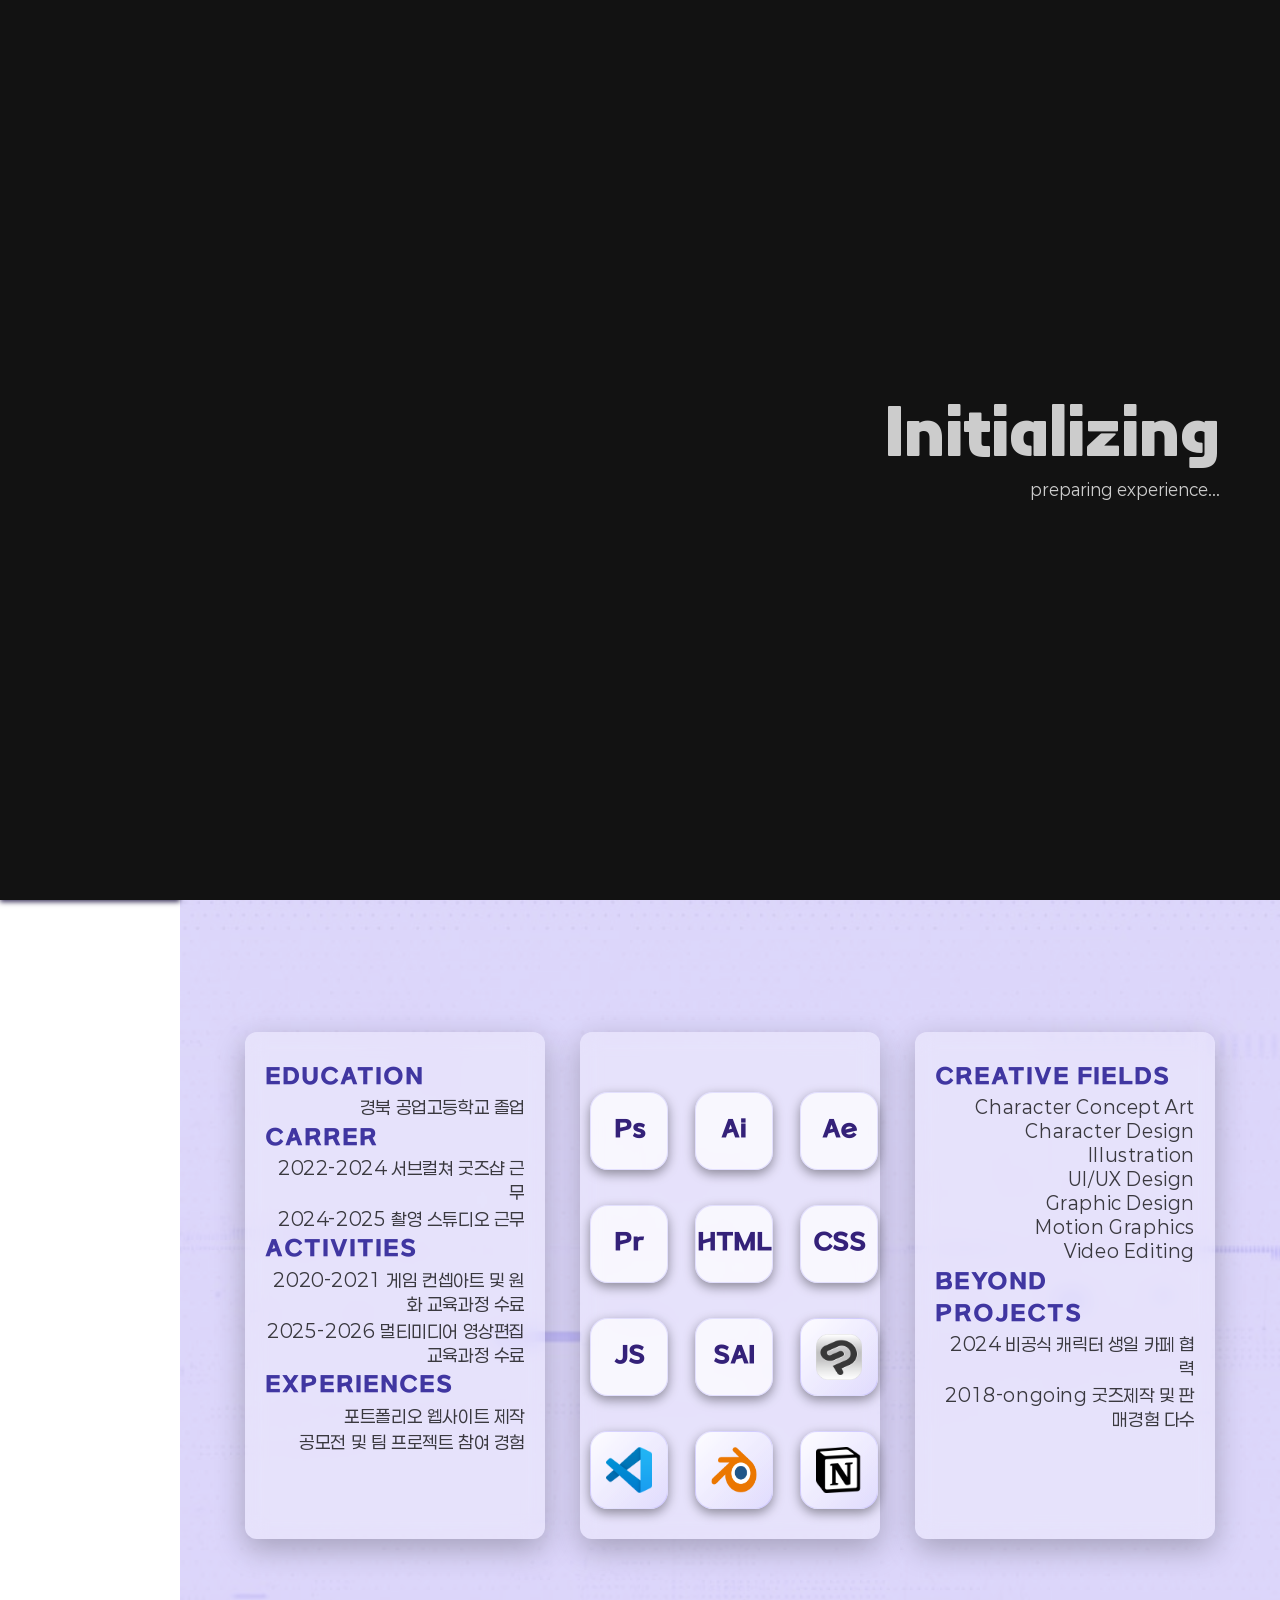
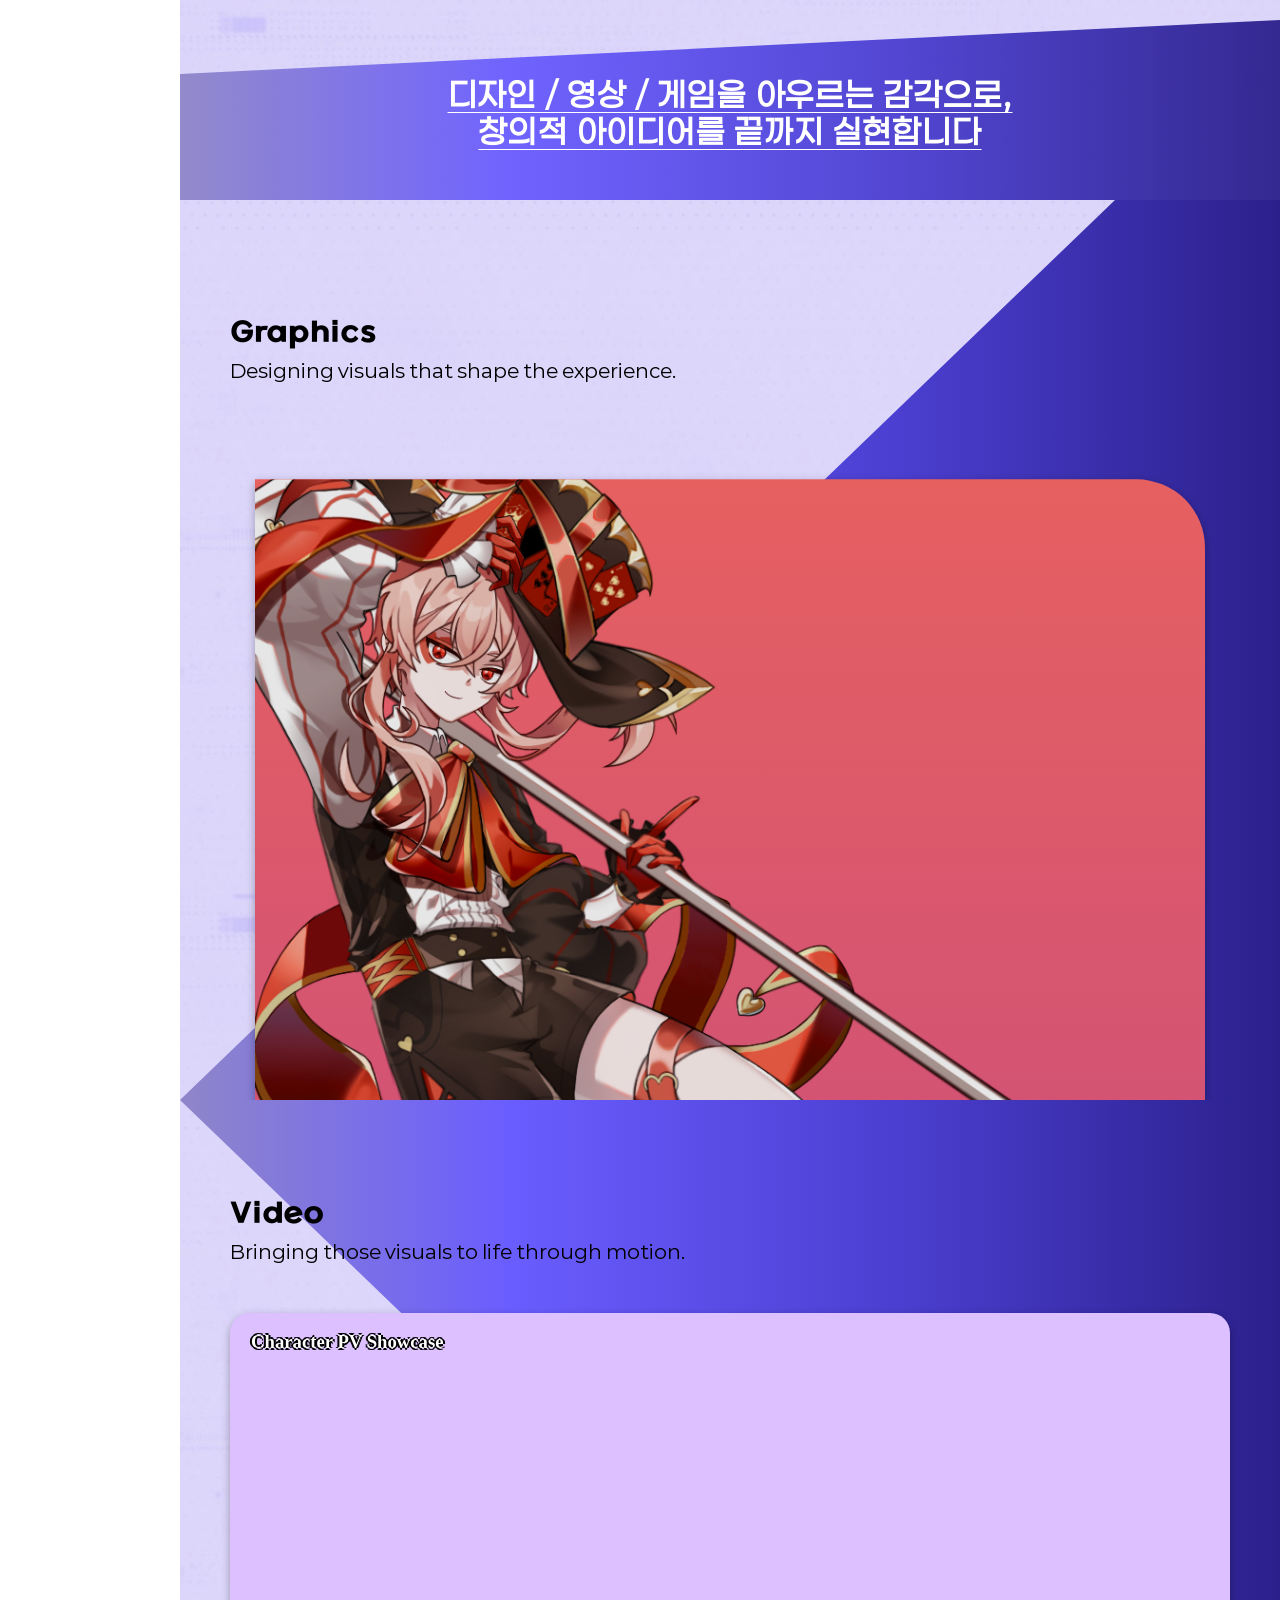
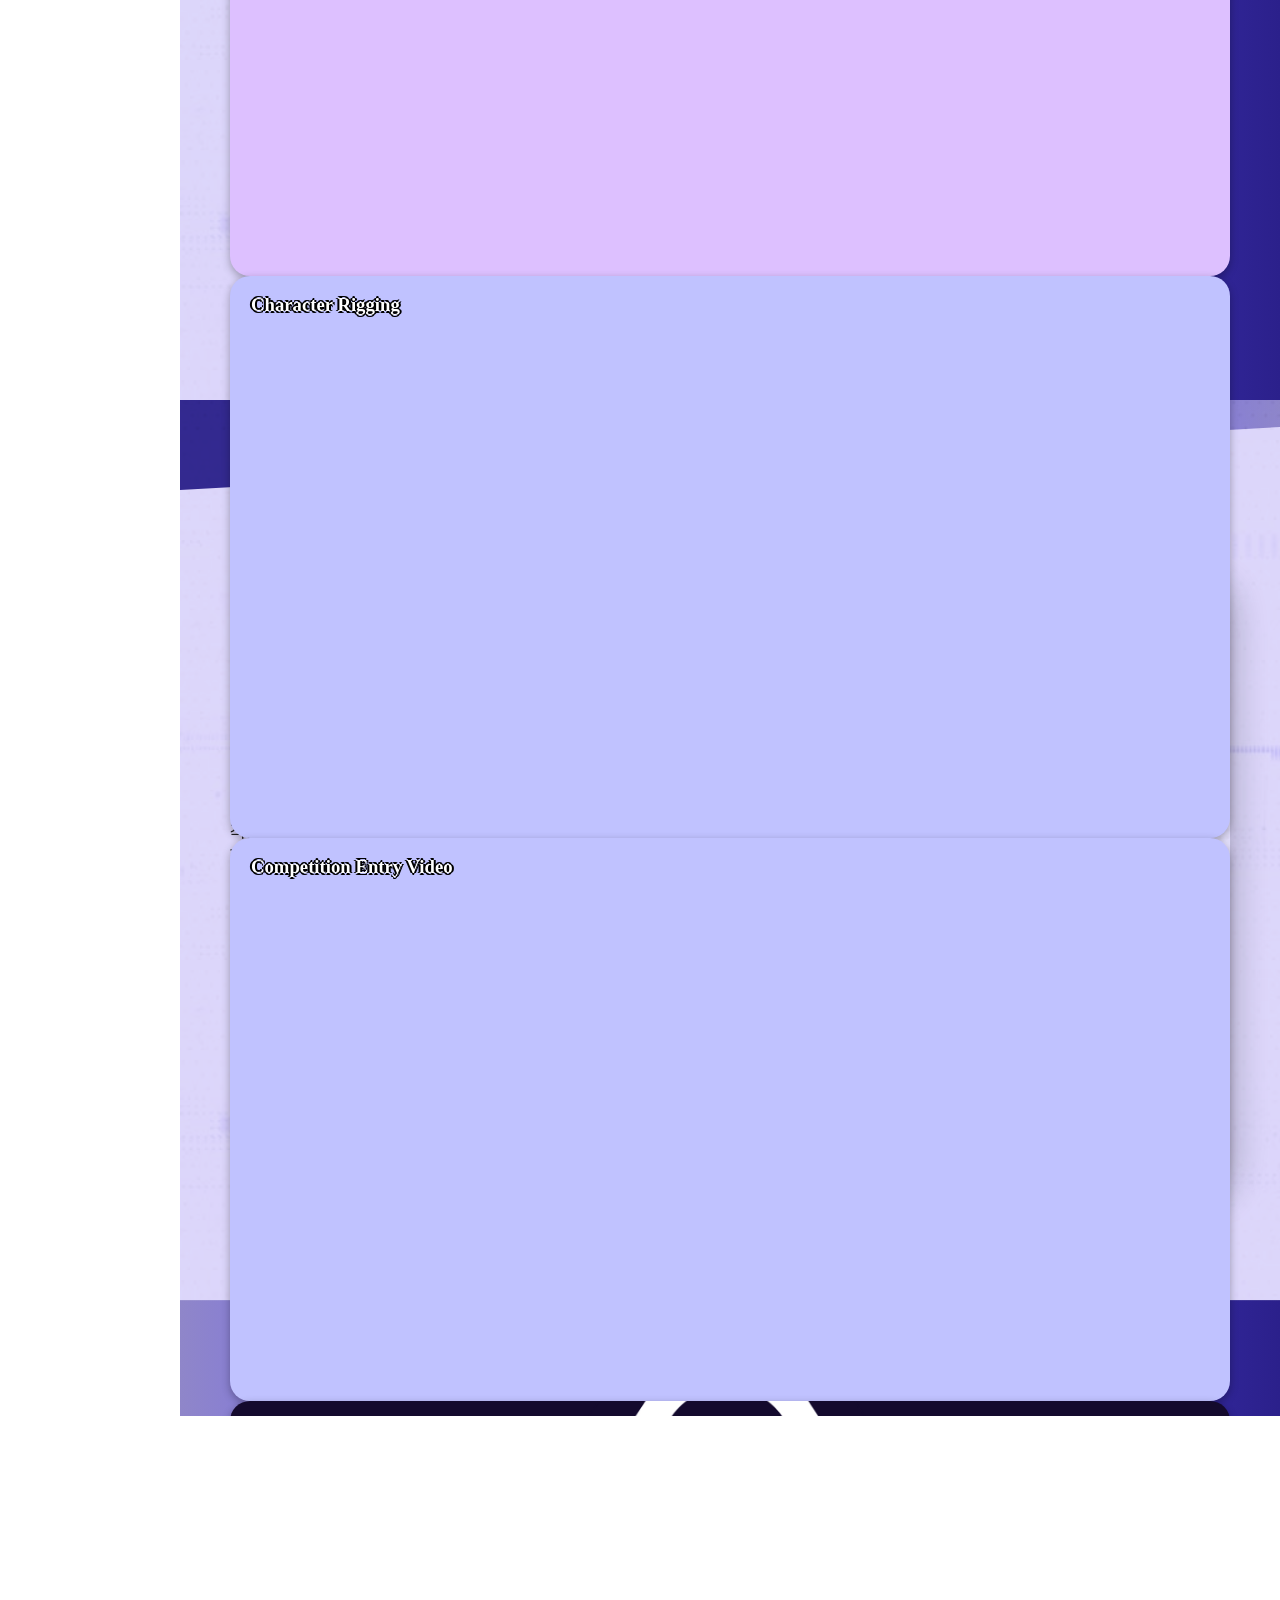
==== index.html @ 09832c62 "진짜마지막진짜" ====
<!DOCTYPE html>
<html lang="ko">
<head>
    <meta charset="UTF-8">
    <meta http-equiv="X-UA-Compatible" content="IE=edge">
    <meta name="viewport" content="width=device-width, initial-scale=1.0">
    <title>PORTFOLIO</title>
    <meta name="robots" content="All">
    <meta name="Yeti" content="index, follow">
    <meta name="Yeti" content="All">
    <meta name="googlebot" content="All">
    <meta name="googlebot" content="index, follow">
    <meta name="daum" content="All">
    <meta name="daum" content="index, follow">
    <meta name="title" content="영상/그래픽 디자이너 - 정혜수 포트폴리오">
    <meta name="description" content="영상/그래픽 디자이너 정혜수입니다. 포트폴리오 방문을 환영합니다.">
    <meta name="keywords" content="영상편집자, 원화가, 대구 디자이너">
    <meta name="author" content="정혜수">
    <meta name="content-language" content="kr">

    <meta property="og:type" content="website">
    <meta property="og:site_name" content="hs-portfolio">
    <meta property="og:title" content="PORTFOLIO">
    <meta property="og:description" content="영상/그래픽 디자이너 정혜수입니다. 포트폴리오 방문을 환영합니다.">
    <meta property="og:image" content="image/index/graphics/deezer-brands-solid.png">
    <meta property="og:image:width" content="400">
    <meta property="og:image:height" content="300">

    <link rel="icon" href="image/index/deezer-brands-solid.ico">
    <link rel="stylesheet" href="https://cdn.jsdelivr.net/npm/swiper@12/swiper-bundle.min.css">
    <link rel="stylesheet" href="css/index.css">
    <link rel="stylesheet" href="css/index-media.css">
    <script src="https://cdn.jsdelivr.net/npm/swiper@12/swiper-bundle.min.js"></script>
    <script src="https://kit.fontawesome.com/ba5e955305.js" crossorigin="anonymous"></script>
    <script src="https://code.jquery.com/jquery-3.7.1.min.js" integrity="sha256-/JqT3SQfawRcv/BIHPThkBvs0OEvtFFmqPF/lYI/Cxo=" crossorigin="anonymous"></script>
    <script src="js/index.js"></script>
</head>
<body>
    <div id="loader">
        <div class="left-progress">
          <div class="progress-bar"></div>
          <div class="percent-text">0%</div>
        </div>
        <div class="right-content">
            <h1>Initializing</h1>
            <p>preparing experience...</p>
        </div>
    </div>
    <header class="menu">
        <h2 class="logo">HYPE</h2>
        <ul class="mainmenu">
            <li data-target="main"><a href="#main">MAIN</a></li>
            <li data-target="profile"><a href="#profile">PROFILE</a></li>
            <li data-target="portfolio"><a href="#protfolio">PORTFOLIO</a></li>
            <li data-target="contact"><a href="#contact">CONTACT</a></li>
        </ul>
        <div class="icon">
            <a href="https://open.kakao.com/me/heysu" target="_blank"><i class="fa-brands fa-kakao-talk"></i>
            </a>
            <a href="https://hs-portfolio.notion.site/PORTFOLIO-32fc4e1841bc80cf80d5e081bb9c144f?pvs=143" target="_blank"><i class="fa-brands fa-notion"></i></a>
        </div>
        <div class="mobile">
            <div class="hamburger">
                <span></span>
                <span></span>
                <span></span>
            </div>
            <ul class="mobilemenu">
                <li data-target="main">MAIN</li>
                <li data-target="profile">PROFILE</li>
                <li data-target="portfolio">PORTFOLIO</li>
                <li data-target="contact">CONTACT</li>
            </ul>
        </div>
    </header>
    <a href="#" class="gotop"><span></span></a>
    <main>
        <section id="main" class="page1">
            <video class="bg-video" autoplay muted loop playsinline>
                <source src="image/index/video/bg.mp4" type="video/mp4">
            </video>
            <div class="mouse-light"></div>
            <div class="title">
                <h1>PORTFOLIO</h1>
                <h2>GRAPHICS & VIDEO</h2>
            </div>
            <div class="ui-line">
                <span class="left">TechAlpha_0.14</span>
                <span class="right">&copy;2026 Jung Hey-su</span>
            </div>
            <ul class="side-menu">
                <li>Visual Story telling</li>
                <li>Creative Pipeline</li>
                <li>Motion Design</li>
                <li>Game UI/UX</li>
            </ul>
            <div class="press-start">SCROLL TO START</div>
        </section>
        <section id="profile" class="page2">
            <div class="box1">
                <h2>EDUCATION</h2>
                <p>경북 공업고등학교 졸업</p>
                <h2>CARRER</h2>
                <p>2022-2024 서브컬쳐 굿즈샵 근무</p>
                <p>2024-2025 촬영 스튜디오 근무</p>
                <h2>ACTIVITIES</h2>
                <p>2020-2021 게임 컨셉아트 및 원화 교육과정 수료</span></p>
                <p>2025-2026 멀티미디어 영상편집 교육과정 수료</span></p>
                <h2>EXPERIENCES</h2>
                <p>포트폴리오 웹사이트 제작</p>
                <p>공모전 및 팀 프로젝트 참여 경험</p>
            </div>
            <div class="box2">
                <div class="skill">
                    <h2>Ps</h2>
                    <h2>Ai</h2>
                    <h2>Ae</h2>
                    <h2>Pr</h2>
                    <h2>HTML</h2>
                    <h2>CSS</h2>
                    <h2>JS</h2>
                    <h2>SAI</h2>
                    <img src="image/index/graphics/Clipstudiopaint_icon.png" alt="Clipstudiopaint" width="70">
                    <img src="image/index/graphics/Visual_Studio_Code_icon.png" alt="coding" width="70">
                    <img src="image/index/graphics/Blender_icon.png" alt="blender" width="70">
                    <img src="image/index/graphics/Notion_icon.png" alt="notion" width="70">
                </div>
            </div>
            <div class="box3">
                <h2>CREATIVE FIELDS</h2>
                <p>Character Concept Art<br>
                    Character Design<br>
                    Illustration<br>
                    UI/UX Design<br>
                    Graphic Design<br>
                    Motion Graphics<br>
                    Video Editing 
                </p>
                <h2>BEYOND PROJECTS</h2>
                <p>2024 비공식 캐릭터 생일 카페 협력</p>
                <p>2018-ongoing 굿즈제작 및</span> 판매경험 다수</p>
            </div>
            <h3>디자인 / 영상 / 게임을 아우르는 감각으로, <span class="break"></span>창의적 아이디어를 끝까지 실현합니다</h3>
        </section>
        <section id="portfolio">
            <div class="page3">
                <h2>Graphics</h2>
                <p>Designing visuals that shape the experience.</p>
                <div class="icon">
                    <i class="fa-solid fa-circle-chevron-left page3-left"></i>
                    <i class="fa-solid fa-circle-chevron-right page3-right"></i>
                </div>
                <div class="swiper slider1">
                    <div class="swiper-wrapper">
                        <div class="swiper-slide one">
                            <a href="./index2.html" target="_blank">
                                <img src="image/index2/graphics/원화1 .png" alt="OC">
                                <div class="info">
                                    <h3>Original Character Design</h3>
                                    <p>클릭 시, 새 페이지가 생성됩니다</p>
                                </div>
                            </a>
                        </div>
                        <div class="swiper-slide two">
                            <img src="image/index/graphics/footage.png" alt="이미지소스">
                            <div class="info">
                                <h3>Competition  Visual Assets</h3>
                                <p>2026 시민안전 숏폼 영상 공모전에 출품한 영상 이미지 소스 입니다<br><br>Tool &nbsp;| &nbsp; Illustrator & Photoshop<br>Duration &nbsp;| &nbsp; 1H</p>
                            </div>
                        </div>
                        <div class="swiper-slide three">
                            <img src="image/index/graphics/storyboard.png" alt="스토리보드">
                            <div class="info">
                                <h3>Competition Story board</h3>
                                <p>2026 시민안전 숏폼 영상 공모전에 출품한 영상 스토리보드 입니다 <br><br>Co-produced by the Planning & Artwork by Team &nbsp;| &nbsp; Story board by Me</p>
                            </div>
                        </div>
                        <div class="swiper-slide four">
                            <img src="image/index/graphics/room2.png" alt="3d">
                            <div class="info">
                                <h3>3D Artwork</h3>
                                <p>블렌더로 제작한 3D 모델링 작업물 입니다<br><br>Duration &nbsp;| &nbsp; 4D</p>
                            </div>
                        </div>
                        <div class="swiper-slide five">
                            <img src="" alt="">
                            <div class="info">
                                <h3>COMMING SOON...</h3>
                                <p>Next Update: In Preparation...</p>
                            </div>
                        </div>
                    </div>
                    <div class="swiper-pagination"></div>
                    <div class="sw-next"></div>
                    <div class="sw-prev"></div>
                </div>
            </div>
            <div class="page4">
                <h2>Video</h2>
                <p>Bringing those visuals to life through motion.</p>
                <div class="icon">
                    <i class="fa-solid fa-circle-chevron-left page4-left"></i>
                    <i class="fa-solid fa-circle-chevron-right page4-right"></i>
                </div>
                <div class="swiper slider2">
                    <div class="swiper-wrapper gallery-collection">
                        <div class="swiper-slide o">
                            <iframe src="https://www.youtube.com/embed/5SJMhmIsRSE" frameborder="0" allowfullscreen></iframe>
                            <h3>Character PV Showcase</h3>
                            <p>서브컬쳐 장르를 타겟으로 한 캐릭터 프로모션 영상 제작 <br> 화려하고 신비로운 무드의 서커스 배경과 리듬감 있는 연출을 중심으로 기획 <br> 초기 캐릭터 컨셉 설정부터 스토리보드, 모션 디자인까지 전 과정을 직접 진행하였으며, <br> 캐릭터 소개 및 성격이 분위기에 어울리도록 애니메이션 타이밍과 연출에 집중했습니다 <br><br> Duration &nbsp;| &nbsp; 1W <br> Tool &nbsp;| &nbsp; After Effects <br> Contribution &nbsp;| &nbsp; 100%</p>
                        </div>
                        <div class="swiper-slide t" muted> 
                            <video src="image/index/video/004.mp4" muted></video>
                            <h3>Character Rigging</h3>
                            <p>캐릭터 애니메이션을 위한 리깅 작업 <br> 캐릭터의 외형과 어울리도록 활발하고 통통 튀는 움직임을 중심으로 <br> 각 파트 별로 컨트롤러 시스템을 구축하고 <br> 익스프레션 및 헤어 리그, 퍼펫 핀과 스크립트를 활용하여 움직임을 구현했습니다 <br><br> Duration &nbsp;| &nbsp; 20H <br> Tool &nbsp;| &nbsp; After Effects <br> Rigging &nbsp;| &nbsp; 100% <br> Illustration &nbsp;| &nbsp; Provided by 맷돌 (@matdori_wish)</p>
                        </div>
                        <div class="swiper-slide th"> 
                            <video src="image/index/video/공모전-시민안전_최종.mp4" muted></video>
                            <h3>Competition Entry Video</h3>
                            <p>2026 시민안전 숏폼 영상 공모전에 출품한 영상 <br> 레트로 픽셀 게임 형식을 빌려, '화재 위험 요인'을 직접 찾아보는 체험형 안전 콘텐츠로 제작 <br> 팀으로 출전하였으며, 인트로 파트를 담당했습니다 <br><br> Duration &nbsp;| &nbsp; 3H <br> Tool &nbsp;| &nbsp; After Effects & Illustration & Photoshop <br> My Role &nbsp;| &nbsp; 0:00:00 ~ 00:05:14</p>
                        </div>
                        <div class="swiper-slide f"> 
                            <video src="" muted></video>
                            <h3>COMMING SOON...</h3>
                            <p>Next Update: In Preparation...</p>
                        </div>
                        <div class="swiper-slide fi"> 
                            <video src="" muted></video>
                            <h3>COMMING SOON...</h3>
                            <p>Next Update: In Preparation...</p>
                        </div>
                    </div>
                    <div class="swiper-pagination"></div>
                    <div class="sw-next"></div>
                    <div class="sw-prev"></div>
                </div>
            </div>
        </section>
        <section id="contact" class="page5">
            <div class="left">
                <h2>Thank You!</h2>
                <div class="text">
                    <p>Let's Create Something Together!<br><br>
                        다양한 디자인을 통해 새로운 경험을 만드는 것을 좋아합니다<br>
                        프로젝트 문의, 협업 제안, 또는 간단한 질문도 좋습니다<br>편하게 메시지 보내주세요<br>
                        <br>
                        작은 아이디어부터 큰 프로젝트까지, <span class="break"></span>함께 이야기 나눌 수 있기를 기대합니다<br>
                        <br>
                        감사합니다!        
                </div>
            </div>
            <div class="box">
                <form action="https://formspree.io/f/mkobzqgp" method="post">
                    <label for="name">NAME</label>
                    <input type="text" id="name" name="name" placeholder="NAME">
                    <label for="number">PHONE NUMBER</label>
                    <input type="text" id="number" name="p-number" placeholder="PHONE NUMBER">
                    <label for="email">E-MAIL</label>
                    <input type="email" id="email" name="e-mail" placeholder="E-MAIL">
                    <label for="msg">MEMO</label>
                    <textarea name="msg" id="msg" cols="30" rows="10" placeholder="MESSAGE"></textarea>
                    <input type="submit" value="SEND" class="btn">
                </form>
            </div>
        </section>
    </main>
    <div class="popup1">
        <div class="popup1-panel">
            <button>CLOSE</button>
            <h2></h2>
            <p></p>
            <div class="popup-media"></div>
        </div>
    </div>
    <div class="popup">
        <div class="popup-panel">
            <button>CLOSE</button>
            <h2></h2>
            <p></p>
            <div class="popup-media"></div>
        </div>
    </div>
    <footer>
        <p>copyright &copy;2026 Jung Hey-su portfolio, All right reserved.</p>
    </footer>    


    <script>
        var swiper1 = new Swiper(".slider1", {
          slidesPerView: 1,
          spaceBetween: 30,
          navigation : {
              nextEl : ".page3-right",
              prevEl : ".page3-left",
          },
          breakpoints: {
            768: {
                slidesPerView: 2,
            },
            1440: {
                slidesPerView: 3,
            },
          },
          pagination: {
            el: ".swiper-pagination",
            clickable: true,
          },
          autoplay: true,
          loop : true,
          preventClicks: false,
          preventClicksPropagation: false,
        });
    </script>
    <script>
        var swiper2 = new Swiper(".slider2", {
          slidesPerView: 1,
          spaceBetween: 30,
          navigation : {
              nextEl : ".page4-right",
              prevEl : ".page4-left",
          },
          breakpoints: {
            768: {
                slidesPerView: 1,
            },
            1900: {
                slidesPerView: 3,
            },
          },
          pagination: {
            el: ".swiper-pagination",
            clickable: true,
          },
          autoplay: true,
          loop : true,
          preventClicks: false,
          preventClicksPropagation: false,
        });
    </script>
</body>
</html>
---- css/index.css ----
@charset "utf-8";

@font-face {
    font-family: 'title';
    src: url('../fonts/SB\ 어그로\ B.ttf');
}

@font-face {
    font-family: 'ko';
    src: url(../fonts/Paperlogy-4Regular.ttf);
}
@font-face {
    font-family: 'en';
    src: url(../fonts/SB\ 어그로\ M.ttf);
}

@font-face {
    font-family: 'menu';
    src: url(../fonts/SB\ 어그로\ M.ttf);
}

@font-face {
    font-family: 'logo';
    src: url(../fonts/Tenada.ttf);
}

/* ------------------------------------------- */

html, body {
    overflow-x: hidden;
}
body.loading {
    overflow: hidden;
    height: 100vh;
}

:root {
    --main-color: #6a5dff;
    --main-light: #a29bff;
    --main-dark: #3f35c7;

    --bg-dark: #2a2450;
    --bg-darker: #1a1438;

    --text-light: #e5deff;
}

/* ------------------------------------------- */

* {
    margin: 0;
    padding: 0;
    box-sizing: border-box;
    cursor: default;
}

::selection {
    background-color: #6a5dff;
    color: white;
}

::-webkit-scrollbar {
    width: 15px;
}
::-webkit-scrollbar-thumb {
    background-color: #6a5dff;
}
::-webkit-scrollbar-track {
    background-color: white;
}

/* ------------------------------------------- */

.menu {
    display: flex;
    flex-direction: column;
    position: fixed;
    width: 180px;
    height: 100%;
    top: 0;left: 0;
    box-shadow: 0 2px 5px rgb(61, 53, 93);
    text-align: center;
    align-items: center;
    z-index: 999;
    background-color: white;
}

.logo {
    flex-grow: 1;
    margin-top: 50px;
    font-family: 'logo';
    letter-spacing: 1px;
    font-size: 2rem;
}
.logo::first-letter {
    color: #6a5dff;
}

.menu ul {
    list-style: none;
}
.mainmenu li {
    height: 15%;
    align-items: center;
    font-family: 'menu';
    letter-spacing: 1px;
    font-size: 0.9rem;
}
.mainmenu {
    flex-grow: 3;
    display: flex;
    flex-direction: column;
    justify-content: flex-start; 
    align-items: center;
}

.menu .mainmenu a {
    display: block;
    width: 180px;
    height: 80px;
    line-height: 80px;
    text-align: center;
    position: relative;
    text-decoration: none;
    color: black;
    font-weight: bold;
}
.menu .mainmenu a:hover {
    height: 80px;
    background-color: var(--main-color);
    color: white;
    cursor: pointer;
}
.menu .mainmenu a::after {
    content: '';
    position: absolute;
background-color: var(--main-dark);
    width: 0px;
    height: 80px;
    left: 0;
}
.menu .mainmenu a:hover::after {
    content: '';
    position: absolute;
    background-color: var(--main-dark);
    width: 5px;
    height: 80px;
    left: 3px;
    animation: menuhover 0.2s;
}

@keyframes menuhover {
    from {width: 0px; height: 0px;}
    to {width: 5px; height: 80px;}
}

.menu .icon {
    margin-bottom: 45px;
    display: flex;
    gap: 35px;
    font-size: 1.8rem;
    cursor: pointer;
    color: black; 
    text-decoration: none;
}
.menu .icon a:link,
.menu .icon a:visited {
    color: black;
    text-decoration: none;
}

.menu .icon a:hover,
.menu .icon a:active {
    color: #6a5dff;
}

.menu .icon i {
    color: inherit;
}

.fa-kakao-talk {
    cursor: pointer;
}
.fa-envelope {
    cursor: pointer;
}
.fa-notion {
    cursor: pointer;
}

.mobilemenu {
    font-family: 'en';
    display: none; 
}
.mobilemenu li:hover {
    background-color: rgb(104, 82, 163);
    color: white;
    cursor: pointer;
}

.hamburger {
    width: 40px;
    display: none;
    cursor: pointer;
}
.hamburger span {
    display: block;
    height: 6px;
    background-color: black;
    cursor: pointer;
    transition: all .5s;
    margin-left: auto;
    border-radius: 72px;
}
.hamburger span:nth-child(1) {
    width: 50%;
}
.hamburger span:nth-child(2) {
    width: 70%;
    background-color: rgb(168, 161, 190);
}
.mobile .hamburger:hover span{
    width: 100%;
}
.hamburger span + span {
    margin-top: 6px;
}

.gotop {
    position: fixed;
    border-radius: 50%;
    box-shadow: 0 2px 5px black;
    right: 30px; bottom: 50px;
    width: 40px;
    height: 40px;
    background: white;
    cursor: pointer;
    z-index: 999;
}

.gotop span {
    position: absolute;
    top: 17px; left: 15px;
    width: 10px;
    height: 10px;
    border-top: 2px solid rgb(49, 41, 74);
    border-left: 2px solid rgb(49, 41, 74);
    transform: rotate(45deg);
}

/* ------------------------------------------- */

main {
    width: calc(100% - 180px);
    margin-left: 180px;
}

/* ------------------------------------------- */

.page1 {
    position: relative;
    width: 100%;
    height: 100vh;
    overflow: hidden;
    background:#e4dffb;
    color: #000;
}

.page1::after {
    content: "";
    position: absolute;
    left: 0; bottom: 0;
    width: 100%;
    height: 180px;
    background: linear-gradient(
    -90deg,
    rgb(43, 32, 139) 0%,
    #4b3fd1 35%,
    #6a5dff 70%,
    #8f86c9 100%);
    clip-path: polygon(0 30%, 100% 0%, 100% 100%, 0% 100%);
    z-index: 1;
    filter: blur(0.5px);
    opacity: 0.95;
}
.page1::before {
    content: "";
    position: absolute;
    left: 0;top: 0;
    width: 50%;
    height: 90px;
    background: linear-gradient(
        -90deg,
        rgb(43, 32, 139) 10%,
        #4b3fd1 35%,
        #6a5dff 70%,
        #8f86c9 100%
    );
    clip-path: polygon(0 0, 100% 0, 100% 0%, 0 100%);
    opacity: 0.7;
    filter: blur(0.5px);
    z-index: 1;
}

.bg-video {
    position: absolute;
    top: 0;
    left: 0;
    width: 100%;
    height: 100%;
    object-fit: cover;
    z-index: 0;
    pointer-events: none;
}

.title {
    position: absolute;
    top: 50%;left: 50%;
    transform: translate(-50%, -50%);
    text-align: center;
    z-index: 3;
}

.title h1 {
    font-size: clamp(3rem, 8vw, 10rem);
    font-weight: 900;
    color: #111;
    text-shadow:
        0 0 10px rgba(106,93,255,0.5),
        0 0 30px rgba(106,93,255,0.3),
        0 0 80px rgba(106,93,255,0.2);
    animation: float 6s ease-in-out infinite;
    font-family: 'title';
    position: relative;
}

@keyframes float {
    0%,100% { transform: translateY(0); }
    50% { transform: translateY(-3px); }
}


.title h2 {
    font-size: 1rem;
    letter-spacing: 0.4em;
    opacity: 0.7;
    font-family: 'title';
    color: rgb(45, 35, 151);
}

.ui-line {
    position: absolute;
    bottom: 45vh;
    left: 0;
    width: 100%;
    height: 40px;
    background: linear-gradient(
        90deg,
        rgb(43, 32, 139) 0%,
        #4b3fd1 35%,
        #6a5dff 70%,
        #8f86c9 100%);
    display: flex;
    justify-content: space-between;
    align-items: center;
}

.ui-line span {
    font-size: 0.75rem;
    padding: 10px 20px;
    color: white;
    letter-spacing: 0.2em;
}

.side-menu {
    position: absolute;
    top: 12%;
    right: 40px;
    transform: translateY(-50%);
    list-style: none;
    text-align: right;
    font-family: 'en';
    z-index: 3;
}

.side-menu li {
    margin: 12px 0;
    font-size: 0.85rem;
    color: rgba(0,0,0,0.6);
    letter-spacing: 0.15em;
    transition: all 0.3s;
}

.side-menu li::before {
    content: "#";
    color: #6a5dff;
    margin-right: 5px;
}

.side-menu li:hover {
    color: #000;
    transform: translateX(-8px);
}

.press-start {
    position: absolute;
    left: 50%; bottom: 90px;
    transform: translateX(-50%);
    font-family: 'title';
    font-size: 1.1rem;
    letter-spacing: 0.4em;
    color: #e4dffb;
    z-index: 3;
    animation: blink 2s infinite;
}
.press-start:hover {
    text-shadow:
        0 0 10px rgba(255, 255, 255, 0.5),
        0 0 30px rgba(255, 255, 255, 0.3),
        0 0 80px rgba(255, 255, 255, 0.2);
}

@keyframes blink {
    0%, 100% {
        opacity: 1;
        transform: translateX(-50%) scale(1);
    }
    50% {
        opacity: 0.9;
        transform: translateX(-50%) scale(0.99);
    }
}

.mouse-light {
    position: absolute;
    width: 400px;
    height: 400px;
    border-radius: 50%;
    pointer-events: none;
    background: radial-gradient(
        circle,
        rgba(106,93,255,0.35),
        rgba(106,93,255,0.15),
        transparent 70%
    );
    filter: blur(40px);
    transform: translate(-50%, -50%);
    z-index: 2;
}

/* ------------------------------------------- */

.page2 {
    background:#e4dffb;
    width: 100%;
    height: 100vh;
    display: flex;
    justify-content: center;
    align-content: center;
    text-align: center;
    gap: 35px;
    padding: 50px;
    flex-wrap: wrap;
    position: relative;
    z-index: 1;
    overflow: hidden;
}

.page2::before {
    content: "";
    position: absolute;
    inset: 0;
    background: url('../image/index/graphics/50_00001.jpg') center/cover no-repeat;
    opacity: 0.3;
    z-index: 0;
    pointer-events: none;
    mix-blend-mode: multiply;
}

.page2::after {
    content: "";
    position: absolute;
    left: 0; bottom: 0;
    width: 100%;
    height: 180px;
    background: linear-gradient(
        -90deg,
        rgb(43, 32, 139) 0%,
        #4b3fd1 35%,
        #6a5dff 70%,
        #8f86c9 100%
    );
    clip-path: polygon(0 30%, 100% 0%, 100% 100%, 0% 100%);
    z-index: 1;
    opacity: 0.95;
}

.page2 > * {
    position: relative;
    z-index: 2;
}

.page2 .box1,
.page2 .box2,
.page2 .box3 {
    width: 26%;
    margin-bottom: 130px;
    border-radius: 12px;
    background: rgba(255,255,255,0.3);
    backdrop-filter: blur(10px);
    box-shadow: 0 10px 30px rgba(0,0,0,0.25);
    padding: 30px 20px;
}

.page2 .box1 h2 {
    text-align: left;
    font-family: 'en';
    line-height: 3rem;
    font-size: 1.4rem;
    letter-spacing: 2px;
    opacity: 0.9;
    color: rgb(45, 35, 151);
}
.page2 .box1 p {
    text-align: right;
    line-height: 1.7rem;
    margin-bottom: 1%;
    margin-top: 1%;
    font-family: 'ko';
    letter-spacing: 0.6px;
    opacity: 0.75;
    font-size: 1.1rem;
    color: #000;
}

.page2 .skill {
    display: grid;
    grid-template-columns: repeat(3, 70px);
    column-gap: 28px;
    row-gap: 35px;
    justify-content: center;
    align-items: center;
}
.page2 .skill h2,
.page2 .skill img {
    width: 78px;
    height: 78px;
    border-radius: 18px;
    background: linear-gradient(135deg, rgba(255,255,255,0.9), rgba(220,215,255,0.6));
    border: 1px solid rgba(107, 92, 255, 0.15);
    color: #342179;
    box-shadow: 0 4px 12px rgba(0,0,0,0.4);
    display: flex;
    justify-content: center;
    align-items: center;
    text-align: center;
    cursor: pointer;
    transition: all 0.3s ease;
    font-family: 'en';
    font-weight: bold;
    font-size: 1.4rem;
    margin-top: 20px;
}
.page2 .skill img {
    padding: 15px;
}
.page2 .skill h2 {
    padding: 15px;
    background: rgba(255,255,255,0.7);
}
.page2 .skill h2:hover,
.page2 .skill img:hover {
    transform: translateY(-6px) scale(1.1);
    box-shadow: 0 12px 30px rgba(107, 92, 255, 0.35);
    border: 1px solid rgba(107, 92, 255, 0.4);
}
.page2 .skill h2:hover {
    background: rgba(255, 255, 255, 0.9);
    color: #6a5dff;
}

.page2 .box3 h2 {
    text-align: left;
    font-family: 'en';
    line-height: 3rem;
    font-size: 1.4rem;
    letter-spacing: 2px;
    opacity: 0.9;
    color: rgb(45, 35, 151);
}
.page2 .box3 p {
    text-align: right;
    line-height: 1.7rem;
    margin-bottom: 1%;
    margin-top: 1%;
    font-family: 'ko';
    letter-spacing: 0.6px;
    opacity: 0.75;
    font-size: 1.1rem;
    color: #000;
}

.page2 .box1:hover,
.page2 .box2:hover,
.page2 .box3:hover {
    transform: translateY(-5px);
    transition: 0.3s ease;
    box-shadow: 0 20px 40px rgba(43, 31, 151, 0.2);
}

.break {
    display: inline;
}

.page2 h3 {
    width: 100%;     
    text-align: center;
    color: white;
    font-size: 2rem;
    letter-spacing: 1.8px;
    font-family: 'ko';
    position: absolute;
    bottom: 50px;
    text-decoration: underline;
    text-underline-offset: 10px;
    text-decoration-thickness: 1.3px;
    z-index: 2;
}

/* ------------------------------------------- */

#portfolio {
    position: relative;
}

#portfolio::before {
    content: "";
    position: absolute;
    inset: 0;
    background: url('/image/index/graphics/50_00001.jpg') center/cover no-repeat;
    z-index: 0;
}

/* ------------------------------------------- */

.page3,
.page4 {
    position: relative;
    background: transparent;
    z-index: 1;
}

.page3 > *,
.page4 > * {
    position: relative;
    z-index: 3;
}

/* ------------------------------------------- */

.page3 {
    width: 100%;
    position: relative;
    min-height: 100vh;
    padding: 50px;
    display: flex;
    justify-content: flex-start;
    align-content: center;
    flex-wrap: wrap;
    background: #e4dffb;
    overflow: hidden;
    z-index: 1;
}

.page3::before {
    content: "";
    position: absolute;
    inset: 0;
    background: url('../image/index/graphics/50_00001.jpg') center/cover no-repeat;
    opacity: 0.3;
    z-index: 0;
    pointer-events: none;
    mix-blend-mode: multiply;
}

.page3::after {
    content: "";
    position: absolute;
    left: 0; bottom: 0;
    width: 100%;
    height: 100%;
    background: linear-gradient(
        -90deg,
        rgb(43, 32, 139) 0%,
        #4b3fd1 35%,
        #6a5dff 70%,
        #8f86c9 100%
    );
    clip-path: polygon(0 100%, 85% 0, 100% 0, 100% 100%);
    z-index: 2;
}

.page3 h2 {
    margin-top: 50px;
    width: 100%;
    padding-bottom: 1%;
    font-weight: bold;
    font-size: 1.6rem;
    font-family: 'en';
    letter-spacing: 1px;
}

.page3 p {
    padding-bottom: 5%;
    font-size: 1.2rem;
    font-family: 'ko';
}

.page3 .icon{
    position: absolute;
    top: 230px;
    right: 100px;
    gap: 15px;
    display: flex;
    color: rgb(233, 225, 255);
    font-size: 2rem;
    z-index: 10;
}

.page3 .slider1 {
    margin: auto 0;
    width: 100%;
    height: 600px;
    padding-bottom: 40px;
}

.slider1,
.slider1 .swiper,
.slider1 .swiper-wrapper {
    overflow: visible;
}

.slider1 .swiper-slide {
    position: relative;
    overflow: hidden;
    border-radius: 20px;
    box-shadow: 0 20px 40px rgba(0,0,0,0.3);
    transform: scale(0.95);
    transition: 0.4s;
    filter: brightness(0.9);
}
.slider1 .swiper-slide-active {
    transform: scale(1);
}
.slider1 .swiper-slide:hover {
    transform: scale(1.02);
}

.slider1 .swiper-slide a {
    position: relative;
    overflow: hidden;
    border-radius: 0 0 0 72px;
}
.slider1 .swiper-slide a::after {
    content: "";
    position: absolute;
    left: -2px;
    bottom: -2px;
    width: calc(100% + 4px);
    height: calc(30% + 4px);
    background: rgba(43, 32, 139,0.5);
    transform: translateY(100%);
    transition: transform 0.3s ease;
    border-radius: 0 0 0 72px;
    z-index: 1;
    cursor: pointer;
    backdrop-filter: blur(px);
    -webkit-backdrop-filter: blur(px);
}
.slider1 .swiper-slide:hover::after {
    transform: translateY(0);
}

.slider1 .swiper-slide::after {
    content: "";
    position: absolute;
    left: -2px;
    bottom: -2px;
    width: calc(100% + 4px);
    height: calc(30% + 4px);
    background: rgba(47, 39, 61, 0.5);
    transform: translateY(100%);
    transition: transform 0.3s ease;
    border-radius: 0 0 0 72px;
    z-index: 1;
    cursor: pointer;
    backdrop-filter: blur(px);
    -webkit-backdrop-filter: blur(px);
}
.slider1 .swiper-slide:hover a::after {
    transform: translateY(0);
}

.slider1 .swiper-slide .info {
    position: absolute;
    bottom: 80px; left: 20px;
    color: #fff;
    font-family: 'ko';
    font-size: 1.2rem;
    z-index: 2;
    opacity: 0;
    transform: translateY(20px);
    transition: 0.3s;
}
.slider1 .swiper-slide:hover .info {
    opacity: 1;
    transform: translateY(0);
}
.slider1 .swiper-slide .info h3 {
    margin-bottom: 50px;
}
.slider1 .swiper-slide .info p {
    margin-top: 10px;
}

.slider1 .swiper-wrapper a {
    display: block;
    text-decoration: none;
    color: black;
    cursor: pointer;
    width: 100%;
    height: 100%;
    text-decoration: none;
    font-family: 'ko';
    padding: 10px 20px;
}

.slider1 .swiper-wrapper .one {
    background: linear-gradient(
        to bottom,#ff6b6b 0%,#e85a84 40%,#6b2d5c 100%
    );
    overflow: hidden;
    border-radius: 0 72px 0 72px;
    box-shadow: 0 3px 10px rgba(0,0,0,0.3);
}
.slider1 .swiper-wrapper .one img {
    transform: translate(-42%, -25%);
    transform-origin: center;
    object-fit: cover;
    display: block;
    cursor: pointer;
}
.slider1 .swiper-wrapper .one h3 {
    margin-bottom: 0;
}

.slider1 .swiper-wrapper .two {
    background-color: rgb(192, 194, 255);
    box-shadow: 0 3px 10px rgba(0,0,0,0.3);
    border-radius: 0 72px 0 72px;
}
.slider1 .swiper-wrapper .two img {
    width: 100%;
    height: 100%;
    object-fit: cover;
    display: block;
    cursor: pointer;
    transform: translate(0%, 0%);
    transform-origin: center center;
}
.slider1 .swiper-wrapper .two p {
    display: none;
}

.slider1 .swiper-wrapper .three {
    background-color: rgb(221, 192, 255);
    box-shadow: 0 3px 10px rgba(0,0,0,0.3);
    border-radius: 0 72px 0 72px;
}
.slider1 .swiper-wrapper .three img {
    transform: translate(1%, 8%) scale(1.2);
    transform-origin: center;
    object-fit: cover;
    display: block;
    cursor: pointer;
}
.slider1 .swiper-wrapper .three p {
    display: none;
}

.slider1 .swiper-wrapper .four {
    background-color: rgb(192, 194, 255);
    box-shadow: 0 3px 10px rgba(0,0,0,0.3);
    border-radius: 0 72px 0 72px;
}
.slider1 .swiper-wrapper .four img {
    transform: translate(-35%, -22%) scale(0.7);
    transform-origin: center;
    object-fit: cover;
    display: block;
    cursor: pointer;
}
.slider1 .swiper-wrapper .four p {
    display: none;
}

.slider1 .swiper-wrapper .five {
    background: #140a2d url('../image/index/graphics/dan.png') center / cover no-repeat;
    box-shadow: 0 3px 10px rgba(0,0,0,0.3);
    border-radius: 0 72px 0 72px;
}
.slider1 .swiper-wrapper .five p {
    display: none;
}

.swiper-pagination {
    bottom: 0px 
}
.swiper-pagination-bullet {
    background-color: white;
    cursor: pointer;
}
.swiper-pagination-bullet-active {
    background-color: #240475;
    width: 20px;
    border-radius: 10px;
    cursor: pointer;
}

/* ------------------------------------------- */

.popup1 {
    position: fixed;
    top: 0;
    left: 0;
    width: 100%;
    height: 100%;
    background: rgba(0,0,0,0.85);
    backdrop-filter: blur(12px);
    z-index: 9999;
    display: flex;
    flex-direction: column;
    justify-content: center;
    align-items: center;
    opacity: 0;
    visibility: hidden;
    transform: scale(1.05);
    transition: all 0.35s ease;
    padding: 5vh 5vw;
    overflow: hidden;
}

.popup1.on {
    opacity: 1;
    visibility: visible;
    transform: scale(1);
}

.popup1-panel {
    width: min(900px, 90vw);
    padding: 2rem;
    background: rgba(20, 20, 30, 0.7);
    border: 1px solid rgba(120, 120, 255, 0.2);
    border-radius: 16px;
    box-shadow:
        0 0 20px rgba(120, 120, 255, 0.15),
        inset 0 0 20px rgba(255,255,255,0.05);
    display: flex;
    flex-direction: column;
    align-items: center;
    gap: 1rem;
    animation: floatIn 0.4s ease;
}
@keyframes floatIn {
    from {
        transform: translateY(20px) scale(0.95);
        opacity: 0;
        filter: blur(5px);
    }
    to {
        transform: translateY(0) scale(1);
        opacity: 1;
        filter: blur(0);
    }
}

.popup1 h2 {
    color: #6a5dff;
    font-size: 1.6rem;
    letter-spacing: 2px;
    text-transform: uppercase;
    font-family: 'en';
    text-shadow: 0 0 10px rgba(124,124,255,0.6);
}

.popup1 p {
    color: rgba(255,255,255,0.8);
    font-size: 1rem;
    font-family: 'ko';
    text-align: left;
    white-space: pre-wrap;
}

.popup1 .popup-media img {
    width: 100%;
    max-height: 60vh;
    object-fit: contain;
    border-radius: 12px;
    border: 1px solid rgba(176, 120, 255, 0.3);
    box-shadow: 0 0 30px rgba(176, 120, 255, 0.2);
    background: rgba(255,255, 255, 0);
}
.popup1 .popup-media {
    width: 100%;
    display: flex;
    justify-content: center;
    align-items: center;
    overflow: hidden;
}

.popup1 button {
    position: absolute;
    top: 2rem;
    right: 2rem;
    background: rgba(0,0,0,0.4);
    border: 1px solid rgba(120,120,255,0.4);
    color: #6a5dff;
    font-size: 1rem;
    padding: 0.6rem 1rem;
    cursor: pointer;
    border-radius: 8px;
    transition: 0.2s;
    font-family: 'en';
}

.popup1 button:hover {
    background: #6a5dff;
    color: black;
    box-shadow: 0 0 15px #6a5dff;
}

/* ------------------------------------------- */

.page4 {
    background:#e4dffb;
    width: 100%;
    min-height: 100vh;
    height: auto;
    display: flex;
    justify-content: flex-start;
    align-content: flex-start;
    position: relative;
    padding: 50px;
    flex-wrap: wrap;
}
.page4::before {
    content: "";
    position: absolute;
    inset: 0;
    background: url('../image/index/graphics/50_00001.jpg') center/cover no-repeat;
    opacity: 0.3;
    z-index: 0;
    pointer-events: none;
    mix-blend-mode: multiply;
}
.page4::after {
    content: "";
    position: absolute;
    left: 0; bottom: 0;
    width: 100%;
    height: 100vh;
    background: linear-gradient(
        -90deg,
        rgb(43, 32, 139) 0%,
        #4b3fd1 35%,
        #6a5dff 70%,
        #8f86c9 100%
    );
    clip-path: polygon(0 0, 85% 100%, 100% 100%, 100% 0);
    z-index: 2;
}

.page4 h2 {
    margin-top: 50px;
    width: 100%;
    padding-bottom: 1%;
    font-weight: bold;
    font-size: 1.6rem;
    font-family: 'en';
    letter-spacing: 1px;
}
.page4 p {
    padding-bottom: 5%; 
    font-size: 1.2rem;
    font-family: 'ko';
}

.page4 .icon{
    position: absolute;
    top: 200px;
    right: 100px;
    gap: 15px;
    display: flex;
    color: rgb(233, 225, 255);
    font-size: 2rem;
    z-index: 10;
}

.fa-circle-chevron-left {
    cursor: pointer;
}
.fa-circle-chevron-left:hover {
    color: #6a5dff;
}
.fa-circle-chevron-right {
    cursor: pointer;
}
.fa-circle-chevron-right:hover {
    color: #6a5dff;
}

.slider2,
.slider2 .swiper,
.slider2 .swiper-wrapper {
    overflow: visible;
}

.slider2 .swiper-slide-active {
    transform: scale(1);
}
.slider2 .swiper-slide:hover {
    transform: scale(1.02);
}

.page4 .slider2 {
    margin: 0 auto;
    width: 100%;
    height: 400px;
    padding-bottom: 40px;
}
.slider2 .swiper-wrapper .swiper-slide {
    display: flex;
    text-decoration: none;
    color: black;
    cursor: pointer;
}

.slider2 .swiper-slide * {
    cursor: pointer;
}
.slider2 .swiper-slide {
    position: relative;
    aspect-ratio: 16 / 9;
    height: auto;
    display: flex;
    flex-direction: column;
    justify-content: space-between;
    padding: 15px;
    box-sizing: border-box;
    border-radius: 20px;
    overflow: hidden;
    box-shadow: 0 3px 8px rgba(0,0,0,0.3);
    transition: 0.3s;
}

.slider2 .swiper-slide video {
    position: absolute;
    top: 0; left: 0;
    object-fit: cover;
    z-index: 1;
    pointer-events: none;
    opacity: 0.7;
    transition: 0.3s;
}
.slider2 .swiper-slide:hover video {
    opacity: 1;
}
.slider2 .swiper-slide iframe {
    pointer-events: none;
    position: absolute;
    top: 0;
    left: 0;
    width: 100%;
    height: 100%;
    object-fit: cover;
}
.slider2 .swiper-slide iframe,
.slider2 .swiper-slide video {
    width: 100%;
    height: 100%;
    object-fit: contain;
    position: absolute;
    inset: 0;
}

.slider2 .swiper-slide h3,
.slider2 .swiper-slide p {
    position: relative;
    z-index: 2;
    padding: 3px 6px;
}
.slider2 .swiper-slide h3 {
    align-self: flex-start;
    color: rgb(255, 255, 255);
    text-shadow:
    -2px 0 rgb(0, 0, 0),
    2px 0 rgb(0, 0, 0),
    0 -2px rgb(0, 0, 0),
    0  2px rgb(0, 0, 0);

}
.slider2 .swiper-slide p {
    display: none;
}

.slider2 .swiper-wrapper .o {
    background-color: rgb(221, 192, 255);
}
.slider2 .swiper-wrapper .o iframe {
    transform-origin: center;
    object-fit: cover;
    display: block;
    cursor: pointer;
}
.slider2 .swiper-wrapper .t {
    background-color: rgb(192, 194, 255);
}
.slider2 .swiper-wrapper .t video {
    transform: translate(0%, 100%) scale(3);
    transform-origin: center;
    object-fit: cover;
    display: block;
    cursor: pointer;
}
.slider2 .swiper-wrapper .th {
    background-color: rgb(192, 194, 255);
}
.slider2 .swiper-wrapper .th video {
    transform: translate(0%, 10%) scale(1.2);
    transform-origin: center;
    object-fit: cover;
    display: block;
    cursor: pointer;
}
.slider2 .swiper-wrapper .f {
    background: #140a2d url('../image/index/graphics/dan.png') center / cover no-repeat;
}
.slider2 .swiper-wrapper .fi {
    background: #140a2d url('../image/index/graphics/dan.png') center / cover no-repeat;
}

.swiper-pagination {
    bottom: 0;
}
.swiper-pagination-bullet {
    background-color: white;
    cursor: pointer;
}
.swiper-pagination-bullet-active {
    background-color: #240475;
    width: 20px;
    border-radius: 10px;
    cursor: pointer;
}

/* ------------------------------------------- */

.popup {
    position: fixed;
    top: 0;
    left: 0;
    width: 100%;
    height: 100%;
    background: rgba(0,0,0,0.85);
    backdrop-filter: blur(12px);
    z-index: 9999;
    display: flex;
    flex-direction: column;
    justify-content: center;
    align-items: center;
    opacity: 0;
    visibility: hidden;
    transform: scale(1.05);
    transition: all 0.35s ease;
    padding: 5vh 5vw;
}

.popup.on {
    opacity: 1;
    visibility: visible;
    transform: scale(1);
}

.popup-panel {
    width: min(900px, 90vw);
    padding: 2rem;
    background: rgba(20, 20, 30, 0.7);
    border: 1px solid rgba(120, 120, 255, 0.2);
    border-radius: 16px;
    box-shadow:
        0 0 20px rgba(120, 120, 255, 0.15),
        inset 0 0 20px rgba(255,255,255,0.05);
    display: flex;
    flex-direction: column;
    align-items: center;
    gap: 1rem;
    animation: floatIn 0.4s ease;
}
@keyframes floatIn {
    from {
        transform: translateY(20px) scale(0.95);
        opacity: 0;
        filter: blur(5px);
    }
    to {
        transform: translateY(0) scale(1);
        opacity: 1;
        filter: blur(0);
    }
}

.popup h2 {
    color: #6a5dff;
    font-size: 1.6rem;
    letter-spacing: 2px;
    font-family: 'en';
    text-transform: uppercase;
    text-shadow: 0 0 10px rgba(124,124,255,0.6);
}

.popup p {
    color: rgba(255,255,255,0.8);
    font-family: 'ko';
    font-size: 1rem;
    line-height: 1.6;
    white-space: pre-wrap;
}

.popup .popup-media {
    width: 100%;
    max-height: 70vh;
    aspect-ratio: 16 / 9;
    display: flex;
    justify-content: center;
    align-items: center;
    overflow: hidden;
    border-radius: 12px;
    background: black;
}
.popup .popup-media video,
.popup .popup-media iframe{
    width: 100%;
    height: 100%;
    border: none;
    object-fit: contain;
}

.popup video {
    width: 100%;
    max-height: 60vh;
    border-radius: 12px;
    border: 1px solid rgba(120,120,255,0.3);
    box-shadow:
        0 0 30px rgba(120,120,255,0.2);
    background: black;
}
.popup iframe {
    width: 100%;
    height: 50vh;
    max-height: 60vh;
    border-radius: 12px;
    border: 1px solid rgba(255, 120, 120, 0.3);
    box-shadow:
        0 0 30px rgba(255, 120, 120, 0.2);
    background: rgba(255,255, 255, 0);
}
.popup video,
.popup iframe {
    width: 100%;
    aspect-ratio: 16 / 9;
    height: auto;
    max-height: 80vh;
    border-radius: 12px;
}

.popup button {
    position: absolute;
    top: 2rem;
    right: 2rem;
    background: rgba(0,0,0,0.4);
    border: 1px solid rgba(120,120,255,0.4);
    color: #6a5dff;
    font-size: 1rem;
    padding: 0.6rem 1rem;
    cursor: pointer;
    border-radius: 8px;
    transition: 0.2s;
    font-family: 'en';
}

.popup button:hover {
    background: #6a5dff;
    color: black;
    box-shadow: 0 0 15px #6a5dff;
}

/* ------------------------------------------- */

.page5 {
    width: 100%;
    min-height: 100vh;
    display: flex;
    justify-content: center;
    align-items: center;
    gap: 80px;
    padding: 50px;
    color: #000;
    background:#e4dffb;
    overflow: hidden;
    position: relative;
}

.page5::after {
    content: "";
    position: absolute;
    inset: 0;
    background: url('../image/index/graphics/50_00001.jpg') center/cover no-repeat;
    opacity: 0.3;
    z-index: 0;
    pointer-events: none;
    mix-blend-mode: multiply;
}

.page5::before {
    content: "";
    position: absolute;
    left: 0;top: 0;
    width: 100%;
    height: 90px;
    background: linear-gradient(
        90deg,
        rgb(43, 32, 139) 10%,
        #4b3fd1 35%,
        #6a5dff 70%,
        #8f86c9 100%
    );
    clip-path: polygon(0 0, 100% 0, 100% 30%, 0 100%);
    opacity: 0.95;
    filter: blur(0.5px);
    z-index: 0;
}

.page5 .left {
    width: 50%;
    margin-bottom: 20%;
    opacity: 0.85;
}
.page5 .left h2 {
    margin-top: 50px;
    width: 100%;
    padding-bottom: 1%;
    font-family: 'en';
    font-size: 2.4rem;
    letter-spacing: 3px;
    color: rgb(0, 0, 0);
}
.page5 .left p {
    padding-bottom: 5%; 
    font-family: 'ko';
    letter-spacing: 1px;
    font-size: 1.1rem;
    line-height: 1.9rem;
    color: rgb(0, 0, 0);
}
.page5 .box {
    width: 40%;
    padding: 50px;
    background: rgba(255,255,255,0.3);
    backdrop-filter: blur(12px);
    border-radius: 20px;
    box-shadow: 0 20px 40px rgba(0,0,0,0.3);
    transform: translateY(20px);
    opacity: 0.95;
}

label {
    color: #140c2f;
    font-family: 'en';
}
input,textarea {
    display: block;
    width: 100%;
    padding: 10px;
    margin: 10px 0;
    outline: none;
    cursor: text;
    font-family: 'ko';
    background: rgba(255,255,255,0.5);
    backdrop-filter: blur(10px);
    border: none;
    border-radius: 8px;
    color: #140c2f;
}

.btn {
    width: 150px;
    height: 50px;
    text-align: center;
    border-radius: 10px;
    border: none;
    cursor: pointer;
    margin-left: auto;
    font-family: 'en';
    background-color: rgba(255,255,255,0.3);
    border: 2px solid var(--main-color);
    color: var(--main-dark);
}
.btn:hover {
    color: white;
    background-color: var(--main-color);
    border: 1px solid var(--main-color);
    font-family: 'en';
}

/* ------------------------------------------- */

footer{
    display:flex;
    justify-content:center;
    align-items:center;
    text-align:center;
    padding:3rem;
    width: calc(100% - 180px);
    margin-left: 180px;
    background: linear-gradient(
    -90deg,
    rgb(43, 32, 139) 0%,
    #4b3fd1 35%,
    #6a5dff 70%,
    #8f86c9 100%);
    border-top: 1px solid rgba(255,255,255,0.1);
}

footer p{
    margin: 0;
    color: #e4dffb;
    letter-spacing:1px;
    font-weight: bold;
    font-family: 'ko';
}

/* ------------------------------------------- */

#loader {
    position: fixed;
    top:0; left:0;
    width: 100vw; height: 100vh;
    display: flex;
    background: #121212;
    color: #4c3cf6;
    font-family: 'ko';
    z-index: 9999;
    transform: translateY(0);
}

#loader.exiting {
    transform: translateY(100vh) scale(0.98);
    filter: blur(1px);
    transition: transform 1s cubic-bezier(0.7,0,0.2,1), filter 1s ease;
}
  
.left-progress {
    position: relative;
    width: 40px;
    height: 100%;
    background: #121212;
    justify-content: center;
    box-sizing: border-box;
}
  
.progress-bar {
    position: absolute;
    left: 25px; top: 0;
    width: 30px;
    height: 0%;
    background: linear-gradient(180deg, #13069e, #4c3cf6);
    transition: height 0.05s cubic-bezier(0.7, 0, 0.2, 1);
}
  
.percent-text {
    position: absolute;
    left: 60px; top: 0px;
    color: #4c3cf6;
    font-weight: bold;
    font-size: 1.3rem;
    user-select: none;
    transition: top 0.05s linear;
    transform: translateY(-100%);
    white-space: nowrap;
}
  
.right-content {
    flex-grow: 1;
    display: flex;
    flex-direction: column;
    justify-content: center;
    align-items: flex-end;
    color: white;
    text-align: right;
    padding-right: 60px;
    background: #121212;
}
  
.right-content h1 {
    font-size: 4rem;
    font-family: 'logo';
    color: #ccc;
}

.right-content p {
    font-size: 1rem;
    color: #ccc;
    font-family: 'ko';
}
---- css/index-media.css ----
@charset "utf-8";

@media screen and (max-width : 1440px) {
    
    .break {
        display: block;
    }

    .mainmenu {
        flex-grow: 3;
        display: flex;
        flex-direction: column;
        justify-content: flex-start; 
        align-items: center;
    }

    .page2 .box1,
    .page2 .box2,
    .page2 .box3 {
        width: 30%;
    }
    .page2 .box1 h2 {
        line-height: 2rem;
        font-size: 1.3rem;
    }
    .page2 .box1 p {
        line-height: 1.5rem;
    }
    .page2 .skill {
        margin-top: 30px;
        column-gap: 35px;
    }
    .page2 .skill h2,
    .page2 .skill img {
        margin-top: 0px;
    }
    .page2 .box3 h2 {
        line-height: 2rem;
        font-size: 1.3rem;
    }
    .page2 .box3 p {
        line-height: 1.5rem;
    }
    .page2 h3 {
        text-underline-offset: 5px;
    }

    .page3 .icon {
        top: 180px; right: 100px;
    } 
    .slider1 .swiper-wrapper .one img {
        transform: translate(-44%, -25%);
    }
    .slider1 .swiper-wrapper .two img {
        transform: translate(0%, 0%);
    }
    .slider1 .swiper-wrapper .three img {
        transform: translate(-5%, 5%) scale(1.1);
    }
    .slider1 .swiper-wrapper .four img {
        transform: translate(-37%, -20%) scale(0.7);
    }

    .popup1 {
        padding: 3vh 3vw;
    }
    .popup1-panel {
        max-height: 90vh;
        overflow-y: auto;
        position: relative;
    }
    .popup1 img {
        max-height: 60vh;
    }

    .page4 .icon {
        top: 170px; right: 100px;
    } 

    .popup {
        padding: 3vh 3vw;
    }
    .popup-panel {
        width: 85vw;             
        max-height: 90vh;         
        overflow-y: auto;         
        position: relative;
        padding: 1.5rem;
    }
    .popup h2 {
        font-size: 1.4rem;
    }
    .popup p {
        font-size: 0.95rem;
    }
    .popup video {
        max-height: 50vh; 
    }
    .popup button {
        top: 1rem;
        right: 1rem;
        font-size: 0.9rem;
        padding: 0.4rem 0.8rem;
    }

    .page5 .left h2 {
        margin-top: 70px;
        font-size: 2.2rem;
        letter-spacing: 2px;
    }
    .page5 .left p {
        line-height: 1.5rem;
    }
    .page5 .box {
        width: 45%;
    }
}

@media screen and (max-width: 1024px) {

    .break {
        display: block;
    }
    main {
        width: calc(100% - 150px);
        margin-left: 150px;
        word-break: keep-all;
    }

    .menu {
        width: 150px;
    }
    .menu .mainmenu a {
        width: 150px;
        height: 70px;
        line-height: 70px;
        font-size: 0.8rem;
    }
    .menu .mainmenu a:hover {
        height: 70px;
    }
    .menu .mainmenu a::after {
        height: 70px;
    }
    .menu .mainmenu a:hover::after {
        height: 70px;
        left: 7px;
    }
    @keyframes menuhover {
        from {width: 0px; height: 0px;}
        to {width: 5px; height: 70px;}
    }

    .title h1 {
        font-size: 5.5rem;
    }
    .title h2 {
        font-size: 0.9rem;
    }
    .side-menu {
        right: 20px;
    }
    .ui-line {
        height: 30px;
        bottom: 47vh;
    }
    .ui-line span {
        font-size: 0.65rem;
        padding: 5px 13px;
        letter-spacing: 0.1em;
    }
    .press-start {
        font-size: 0.9rem;
    }
    .mouse-light {
        width: 280px;
        height: 280px;
    }

    .page2 {
        gap: 20px;
        padding: 40px 20px;
    }
    .page2 .box1,
    .page2 .box2,
    .page2 .box3 {
        width: 31%;
        padding: 20px 15px;
        margin-bottom: 140px;
    }
    .page2 .box1 h2 {
        line-height: 1.7rem;
        font-size: 1.1rem;
        letter-spacing: 1px;
    }
    .page2 .box1 p {
        line-height: 1.4rem;
        font-size: 1rem;
    }
    .page2 .skill {
        grid-template-columns: repeat(3, 60px);
        margin-top: 0px;
        column-gap: 100px;
    }
    .page2 .skill h2,
    .page2 .skill img {
        margin-top: 0px;
    }
    .page2 .box3 h2 {
        line-height: 1.7rem;
        font-size: 1.1rem;
        letter-spacing: 1px;
    }
    .page2 .box3 p {
        line-height: 1.4rem;
        font-size: 1rem;
    }
    .page2 h3 {
        font-size: 2rem;
        letter-spacing: 1.8px;
        bottom: 35px;
        text-decoration: underline;
        text-underline-offset: 5px;
        text-decoration-thickness: 1.3px;
    }
    .page2 .skill {
        grid-template-columns: repeat(3, 60px);
        column-gap: 20px;
        row-gap: 25px;
    }
    .page2 .skill h2,
    .page2 .skill img {
        width: 65px;
        height: 65px;
        font-size: 1.1rem;
    }

    .page3 {
        padding: 40px 20px;
    }
    .page3 .slider1 {
        height: 480px;
    }
    .slider1 .swiper-wrapper .one img {
        transform: translate(-44%, -25%);
    }
    .slider1 .swiper-wrapper .two img {
        transform: translate(0%, 0%);
    }
    .slider1 .swiper-wrapper .three img {
        transform: translate(-8%, -2%) scale(1);
    }
    .slider1 .swiper-wrapper .four img {
        transform: translate(-38%, -29%) scale(0.5);
    }
    .slider1 .swiper-slide .info {
        font-size: 1rem;
        bottom: 60px;
    }
    .page3 .icon {
        right: 40px;
        top: 180px;
        font-size: 1.6rem;
    }

    .page4 {
        padding: 40px 20px;
    }
    .page4 .slider2 {
        height: 340px;
    }
    .slider2 .swiper-wrapper .o video {
        transform: translate(-45%, -35%) scale(0.4);
    }
    .slider2 .swiper-wrapper .t video {
        transform: translate(-45%, -35%) scale(0.4);
    }
    .slider2 .swiper-wrapper .th video {
        transform: translate(-45%, -35%) scale(0.4);
    }
    .page4 .icon {
        right: 40px;
        top: 150px;
        font-size: 1.6rem;
    }

    .popup,
    .popup1 {
        padding: 4vh 4vw;
    }
    .popup-panel,
    .popup1-panel {
        width: min(850px, 92vw);
    }
    .popup video,
    .popup1 img {
        max-height: 55vh;
    }
    .popup button,
    .popup1 button {
        top: 1.5rem;
        right: 1.5rem;
        font-size: 0.9rem;
    }


    .page5 {
        gap: 40px;
        padding: 40px 20px;
    }
    .page5 .left h2 {
        font-size: 2rem;
    }
    .page5 .box {
        padding: 30px;
    }

    footer{
        width: calc(100% - 150px);
        margin-left: 150px;
    }

}

@media screen and (max-width: 768px) {

    main {
        width: 100%;
        margin-left: 0;
        word-break: keep-all;
    }

    .menu {
        width: 100%;
        height: 70px;
        flex-direction: row;
        justify-content: space-between;
        padding: 0 20px;
    }
    .logo {
        margin-top: 0;
        font-size: 1.6rem;
        flex-grow: 0;
    }
    .mainmenu {
        display: none;
    }
    .menu .icon {
       display: none;
    }
    .hamburger {
        display: block;
    }
    .mobilemenu {
        position: absolute;
        top: 70px;
        left: 0;
        width: 100%;
        background: white;
        flex-direction: column;
        z-index: 999;
    }
    .mobilemenu li {
        padding: 15px;
        border-bottom: 1px solid #eee;
    }

    .page1::before {
        top: 70px;
    }
    .page1 .title h1 {
        font-size: 4rem;
    }
    .side-menu {
        margin-top: 60px;
    }
    
    .page2 {
        height: auto;
        padding: 80px;
        padding-bottom: 170px;
    }
    .page2 .box1,
    .page2 .box2,
    .page2 .box3 {
        width: 80%;
        margin-bottom: 20px;
    }
    .page2 .box1 h2 {
        line-height: 1.7rem;
        font-size: 1.4rem;
        letter-spacing: 1px;
    }
    .page2 .box1 p {
        line-height: 1.4rem;
        font-size: 1.1rem;
    }
    .page2 .skill {
        grid-template-columns: repeat(3, 60px);
        margin-top: 0px;
        column-gap: 50px;
        row-gap: 50px;
    }
    .page2 .skill h2,
    .page2 .skill img {
        margin-top: 0px;
    }
    .page2 .box3 h2 {
        line-height: 1.7rem;
        font-size: 1.4rem;
        letter-spacing: 1px;
    }
    .page2 .box3 p {
        line-height: 1.4rem;
        font-size: 1.1rem;
    }
    .page2 .skill h2,
    .page2 .skill img {
        width: 65px;
        height: 65px;
        font-size: 1.1rem;
    }
    .page2 h3 {
        font-size: 1.8rem;
        letter-spacing: 1.8px;
        bottom: 35px;
        text-decoration: underline;
        text-underline-offset: 5px;
        text-decoration-thickness: 1.3px;
    }

    .page3 {
        padding: 30px 20px;
    }
    .page3 .icon {
        top: 190px;
        right: 50px;
    }
    .slider1 {
        height: 450px;
    }
    
    .page4 {
        padding: 30px 20px;
    }
    .page4 .icon {
        top: 140px;
        right: 50px;
    }
    .page4 .slider2 {
        width: 80%;
        height: 450px;
    }
    .slider2 .swiper-wrapper .o video {
        transform: translate(-42%, -35%) scale(0.5);
    }
    .slider2 .swiper-wrapper .t video {
        transform: translate(-0%, 100%) scale(3);
    }
    .slider2 .swiper-wrapper .th video {
        transform: translate(0%, 0%) scale(1);
    }
    
    
    .page5 {
        flex-direction: column;
    }
    .page5 .box {
        width: 80%;
        margin-bottom: 50px;
        padding: 50px;
    }
    .page5 .left {
        margin-bottom: 0;
        text-align: center;
    }
    .page5 .left p{
        padding-bottom: 0.5%
    }
    
    .popup-panel,
    .popup1-panel {
        width: 95vw;
    }

    footer {
        width: 100%;
        margin-left: 0;
    }
}

@media screen and (max-width: 425px) {

    main {
        word-break: keep-all;
    }

    .logo {
        margin-top: 0;
        font-size: 1.4rem;
    }

    .page1::before {
        top: 70px;
    }
    .page1 .title h1 {
        font-size: 2.5rem;
    }
    .title h2 {
        font-size: 0.7rem;
    }
    .ui-line {
        bottom: 48vh;
        height: 20px;
    }
    .ui-line span {
        font-size: 0.35rem;
        padding: 3px 5px;
        letter-spacing: 0.2em;
    }
    .side-menu {
        top: 10%;
    }
    .side-menu li {
        font-size: 0.65rem;
    }
    .press-start {
        bottom: 90px;
        font-size: 0.9rem;
        letter-spacing: 0.2em;
    }

    .page2 {
        height: auto;              
        padding: 40px 30px;
        gap: 10px;
        flex-direction: column;
        position: relative;
        overflow: hidden;
        padding-bottom: 120px;
    }
    .page2 .box1,
    .page2 .box2,
    .page2 .box3 {
        width: 100%;               
        margin-bottom: 10px;
        padding: 20px 15px;
    }
    .page2 .skill {
        grid-template-columns: repeat(3, 70px);
        gap: 15px;
    }
    .page2 .skill h2,
    .page2 .skill img {
        width: 60px;
        height: 60px;
        font-size: 1rem;
    }
    .page2::after {
        height: 120px;
        clip-path: polygon(0 40%, 100% 0%, 100% 100%, 0% 100%);
    }
    .page2 h3 {
        font-size: 1.2rem;
        bottom: 15px; left: 0px;
        line-height: 1.6rem;
    }

    
    .slider1 .swiper-wrapper .one img {
        transform: translate(-20%, 50%) scale(4);
    }
    .slider1 .swiper-wrapper .two img {
        transform: translate(0%, 0%);
    }
    .slider1 .swiper-wrapper .three img {
        transform: translate(0%, 0%) scale(1);
    }
    .slider1 .swiper-wrapper .four img {
        transform: translate(0, 0) scale(1);
    }
    .slider1 .swiper-slide .info {
        font-size: 1rem;
        bottom: 60px;
    }
    .page3 .icon {
        right: 170px;
        top: 125px;
    }
    
    .page4 {
        padding: 40px 20px;
    }
    .page4 .slider2 {
        width: 100%;
        height: 340px;
    }
    .slider2 .swiper-wrapper .o video {
        transform: translate(5%, 140%) scale(4);
    }
    .slider2 .swiper-wrapper .t video {
        transform: translate(5%, 140%) scale(4);
    }
    .slider2 .swiper-wrapper .th video {
        transform: translate(0%, 0%) scale(1);
    }
    .page4 .icon {
        right: 220px;
        top: 95px;
    }
    
    .swiper-slide img,
    .swiper-slide video {
        width: 100%;
        height: 100%;
        object-fit: cover;
    }
    
    
    .page5 {
        flex-direction: column;
        gap: 30px;
        padding: 30px 15px;
    }
    .page5 .left,
    .page5 .box {
        width: 100%;
        margin-bottom: 0;
    }
    .page5 .box {
        width: 100%;
        padding: 40px;
        margin-bottom: 50px;
    }
    .page5 .left p{
        padding-bottom: 0.3%
    }
    
    footer {
        width: 100%;
        margin-left: 0;
        padding: 2rem 2rem;
    }

    .right-content {
        padding: 30px;
    }
    .right-content h1 {
        font-size: 3rem;
    }
}
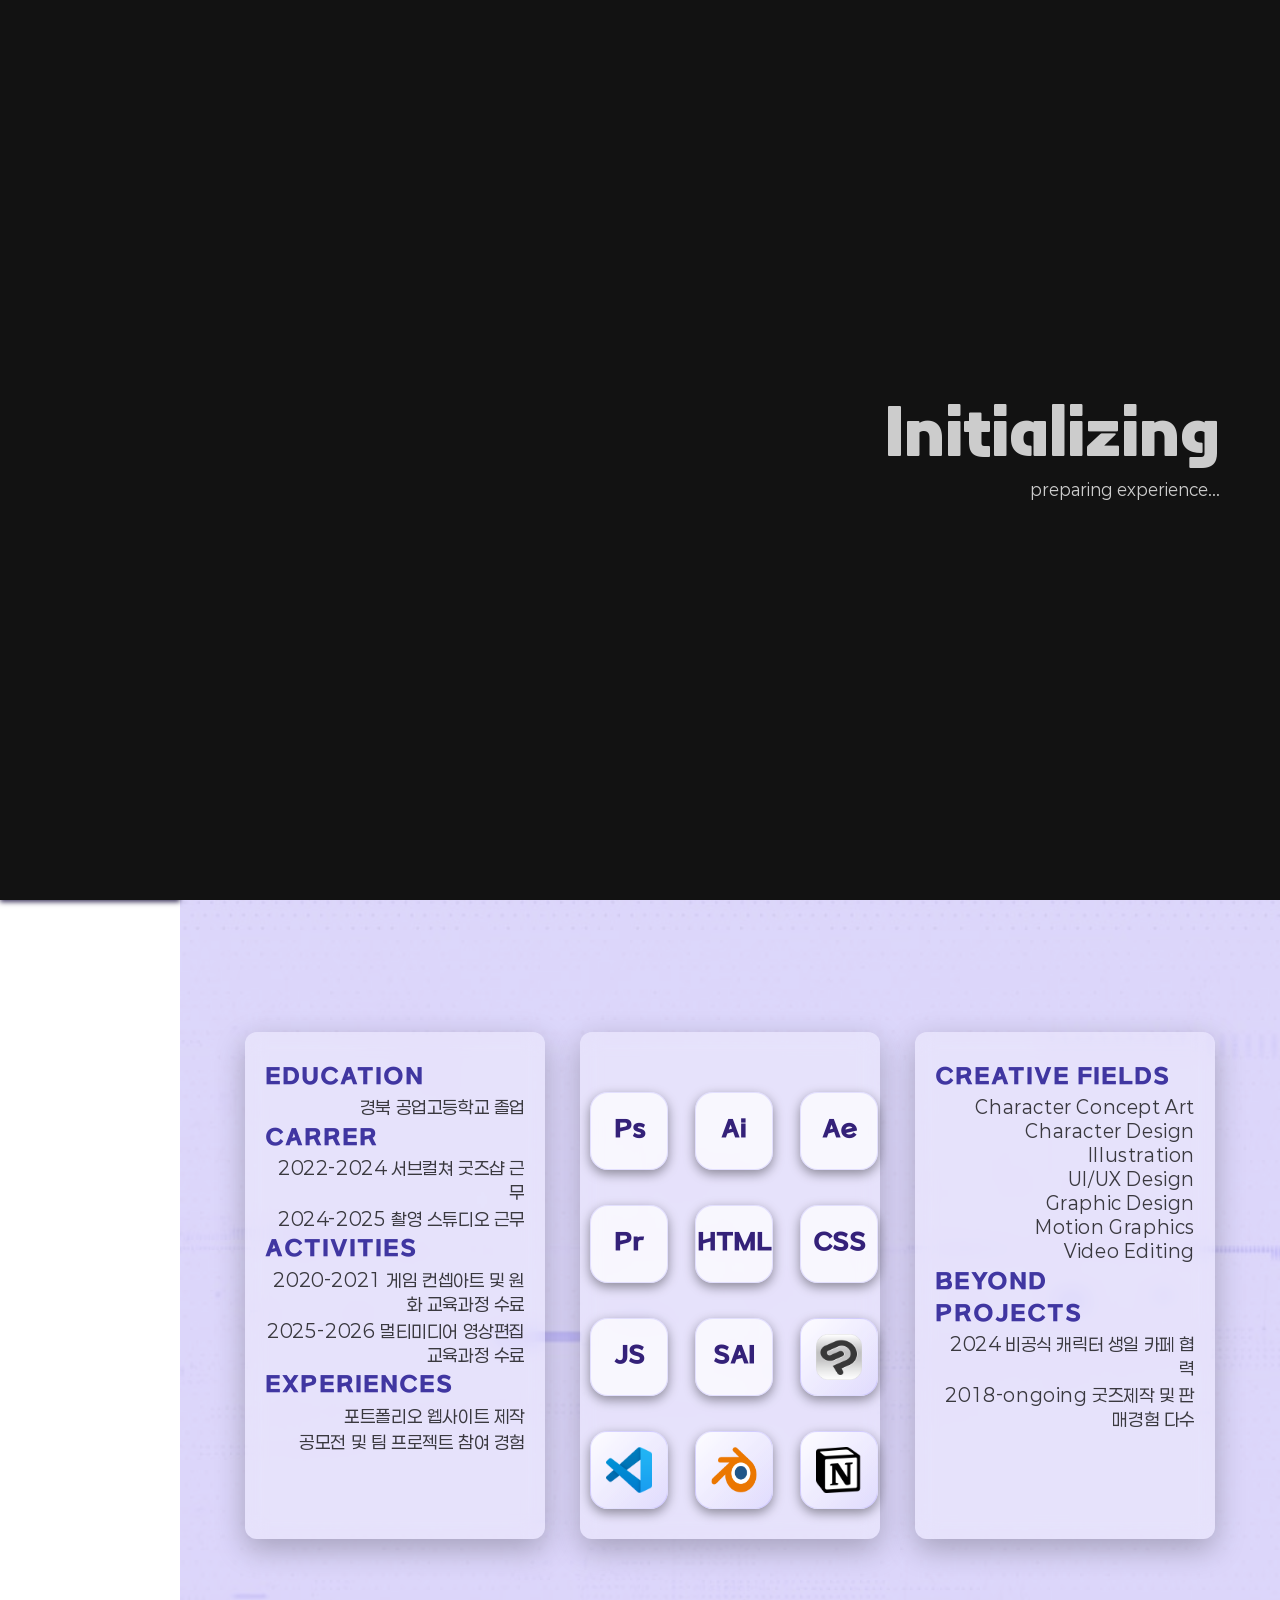
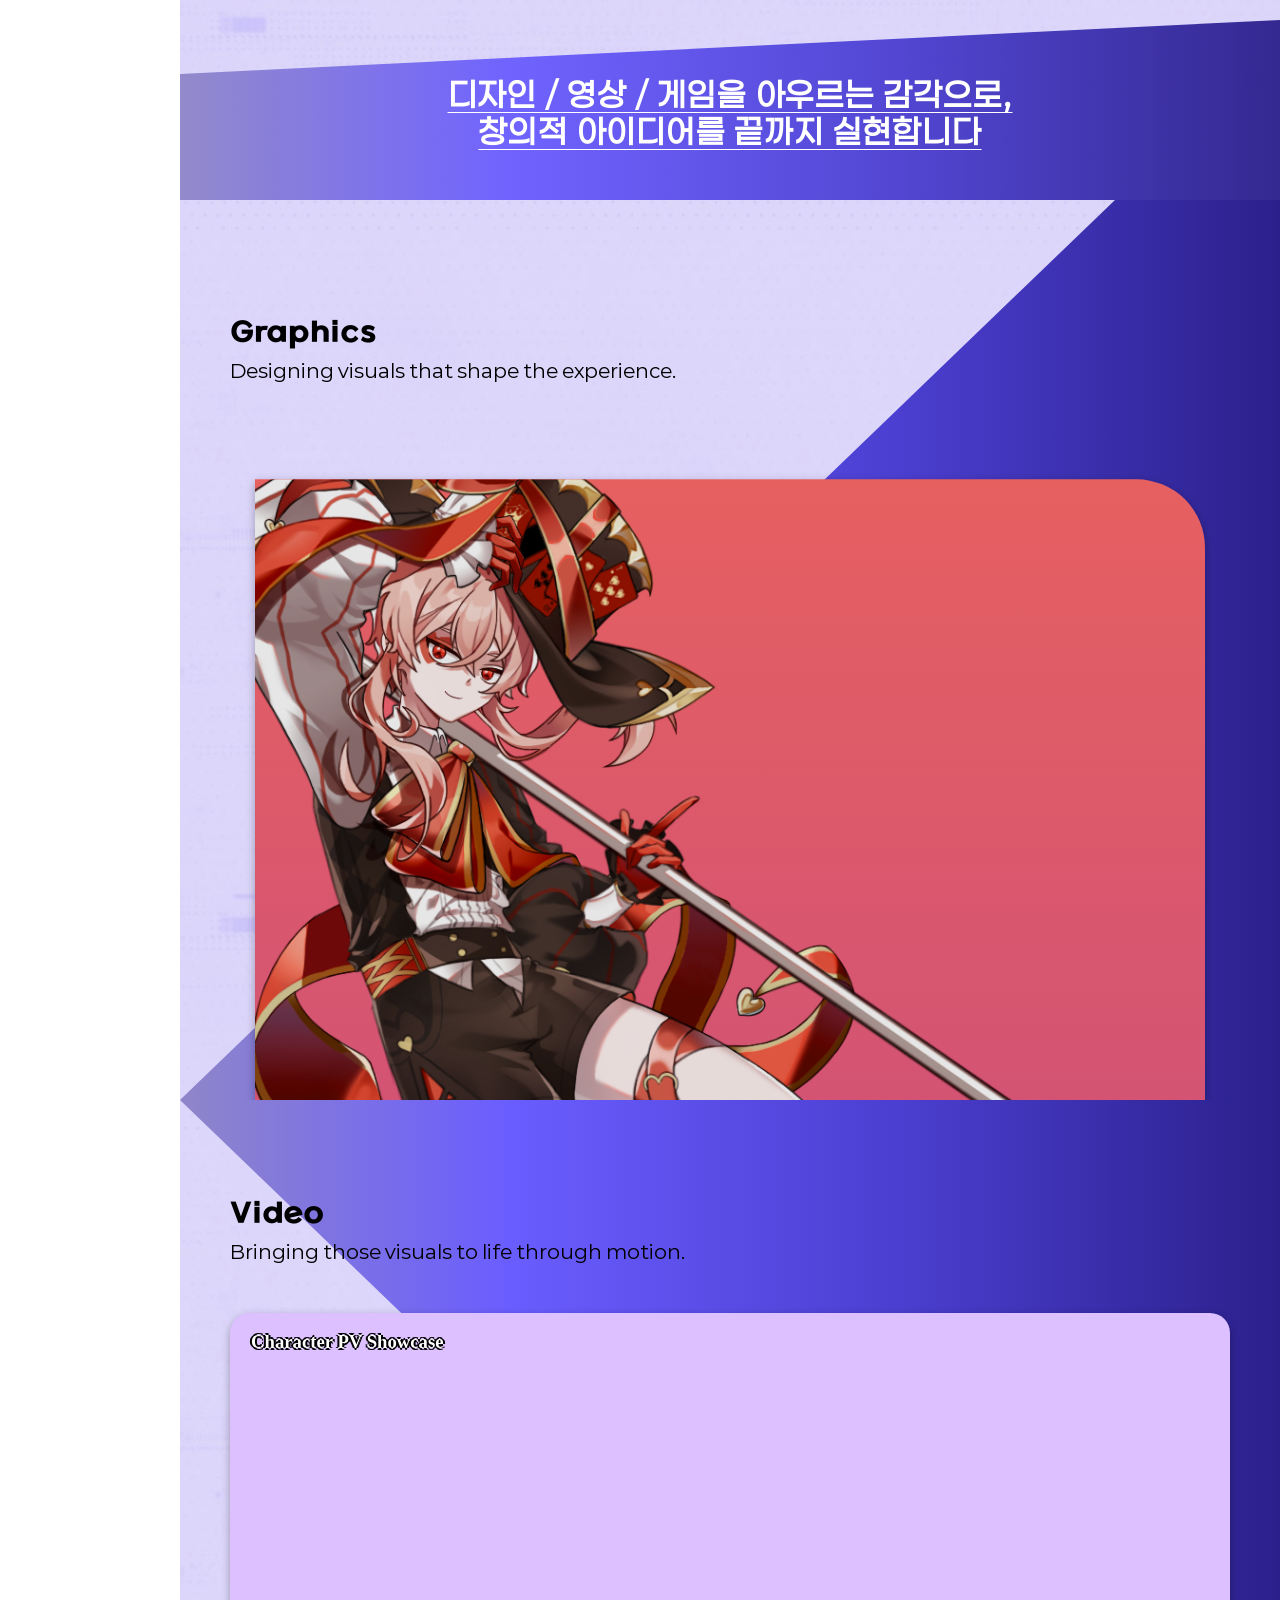
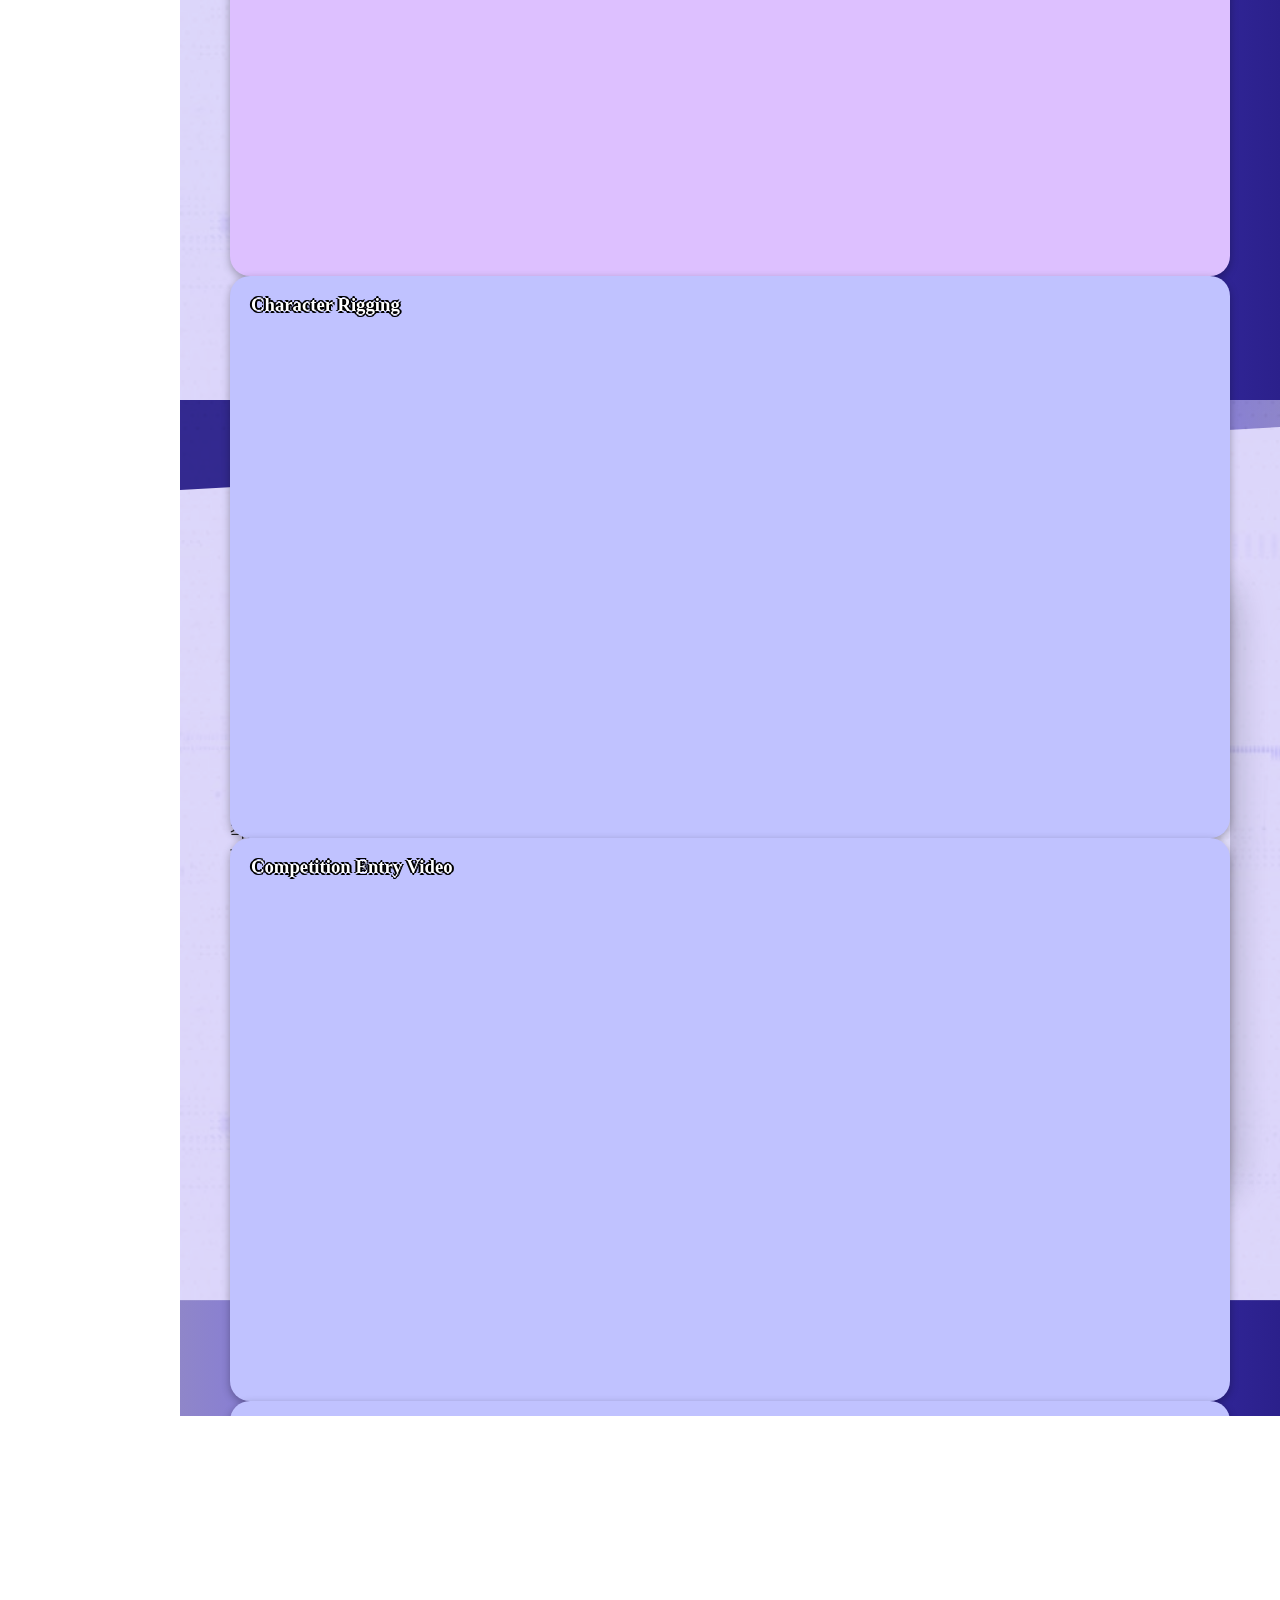
==== commit 7bc8ea0e: "real lastttttttt" ====
--- a/index.html
+++ b/index.html
@@ -220,9 +220,10 @@
                             <p>2026 시민안전 숏폼 영상 공모전에 출품한 영상 <br> 레트로 픽셀 게임 형식을 빌려, '화재 위험 요인'을 직접 찾아보는 체험형 안전 콘텐츠로 제작 <br> 팀으로 출전하였으며, 인트로 파트를 담당했습니다 <br><br> Duration &nbsp;| &nbsp; 3H <br> Tool &nbsp;| &nbsp; After Effects & Illustration & Photoshop <br> My Role &nbsp;| &nbsp; 0:00:00 ~ 00:05:14</p>
                         </div>
                         <div class="swiper-slide f"> 
-                            <video src="" muted></video>
-                            <h3>COMMING SOON...</h3>
-                            <p>Next Update: In Preparation...</p>
+                            <video src="image/index/video/000004.mp4" muted></video>
+                            <h3>Game Moving Poster</h3>
+                            <p>게임 '신월동행'의 캐릭터 '음화'의 PV를 기반으로 연출한 A4사이즈의 무빙 포스터 <br> 초반에는 긴장감을 조성하는 연출로 분위기를 구축하고, <br> 임팩트 있는 캐릭터의 등장으로 시선을 집중시키는 데 초점을 맞췄습니다 <br> 전반적인 구성은 BGM의 비트와 흐름에 맞춰 기획했으며, <br> 장면 전환과 타이밍이 유기적으로 연결되도록 연출했습니다 
+                            <br> Duration &nbsp;| &nbsp; 3D <br> Tool &nbsp;| &nbsp; After Effects & Illustration & Photoshop</p>
                         </div>
                         <div class="swiper-slide fi"> 
                             <video src="" muted></video>
--- a/css/index.css
+++ b/css/index.css
@@ -1243,7 +1243,14 @@
     cursor: pointer;
 }
 .slider2 .swiper-wrapper .f {
-    background: #140a2d url('../image/index/graphics/dan.png') center / cover no-repeat;
+    background-color: rgb(192, 194, 255);
+}
+.slider2 .swiper-wrapper .f video {
+    transform: translate(0%, 0%);
+    transform-origin: center;
+    object-fit: cover;
+    display: block;
+    cursor: pointer;
 }
 .slider2 .swiper-wrapper .fi {
     background: #140a2d url('../image/index/graphics/dan.png') center / cover no-repeat;
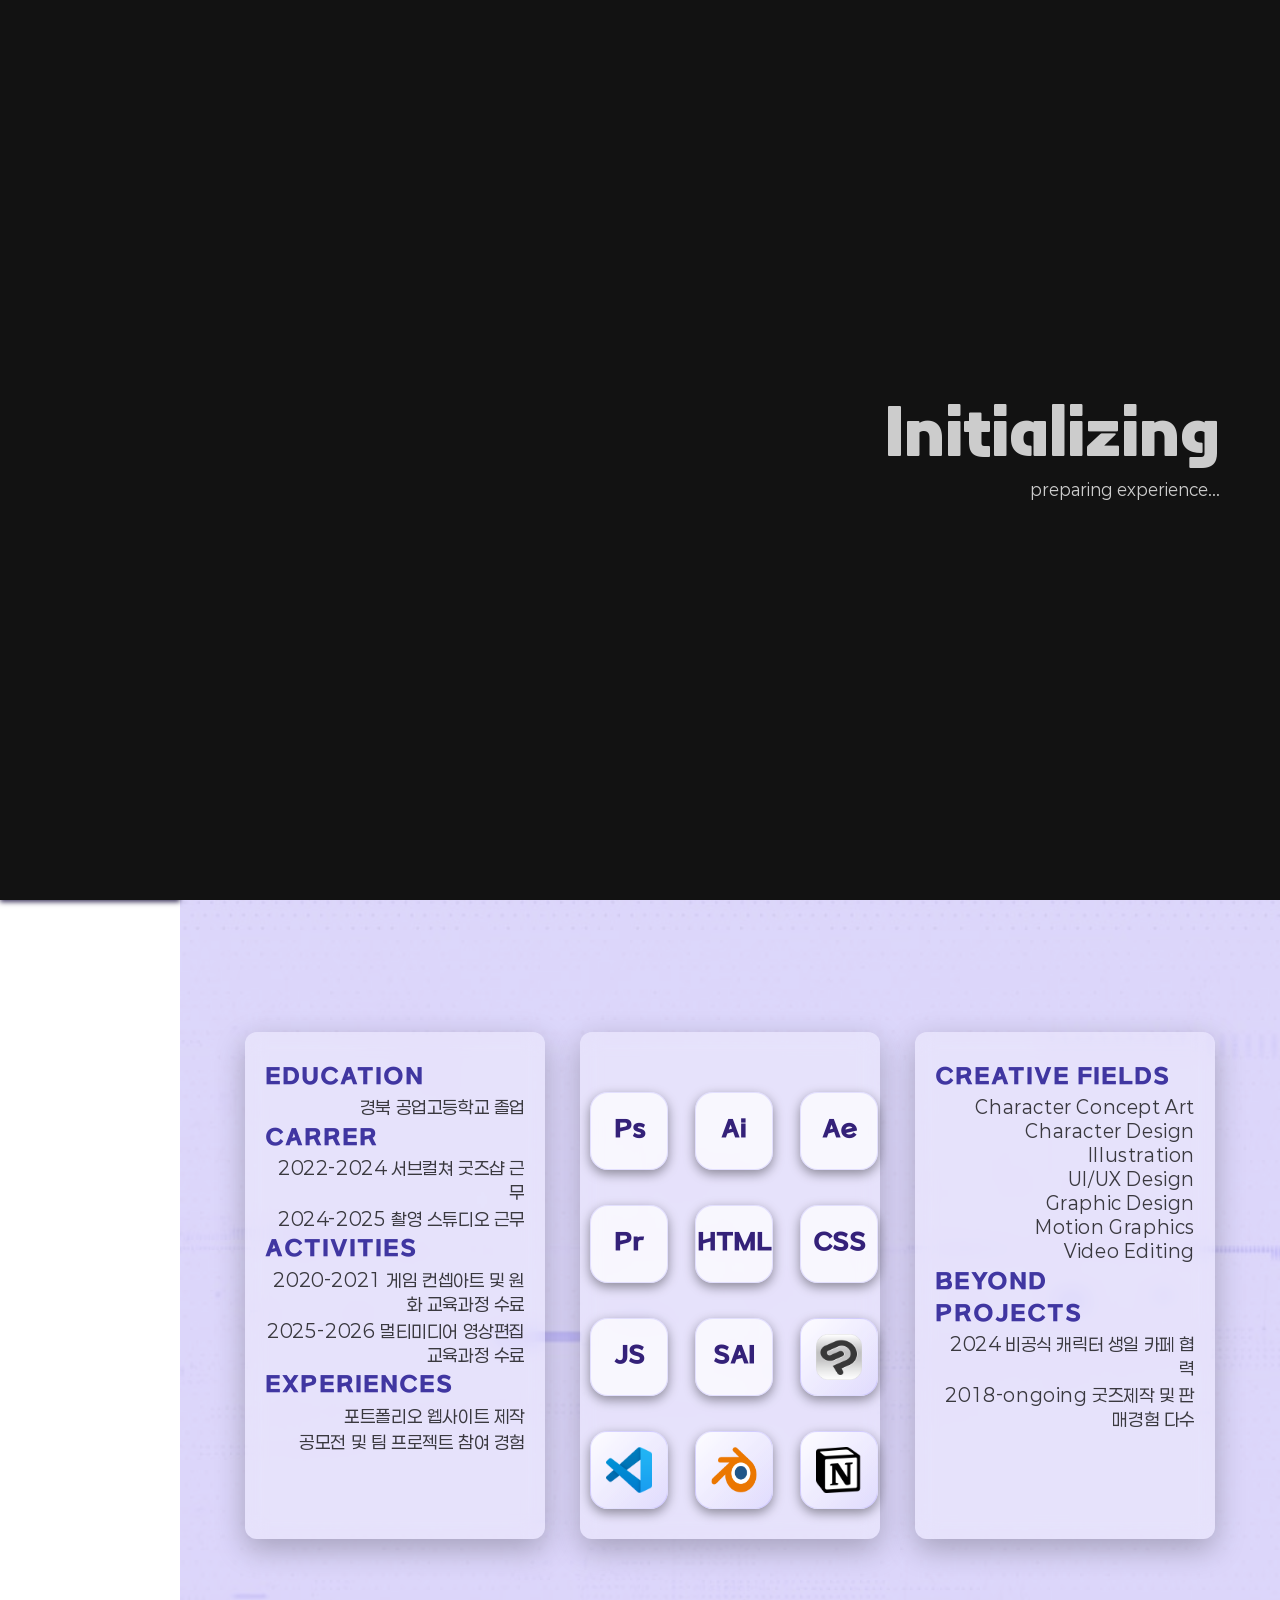
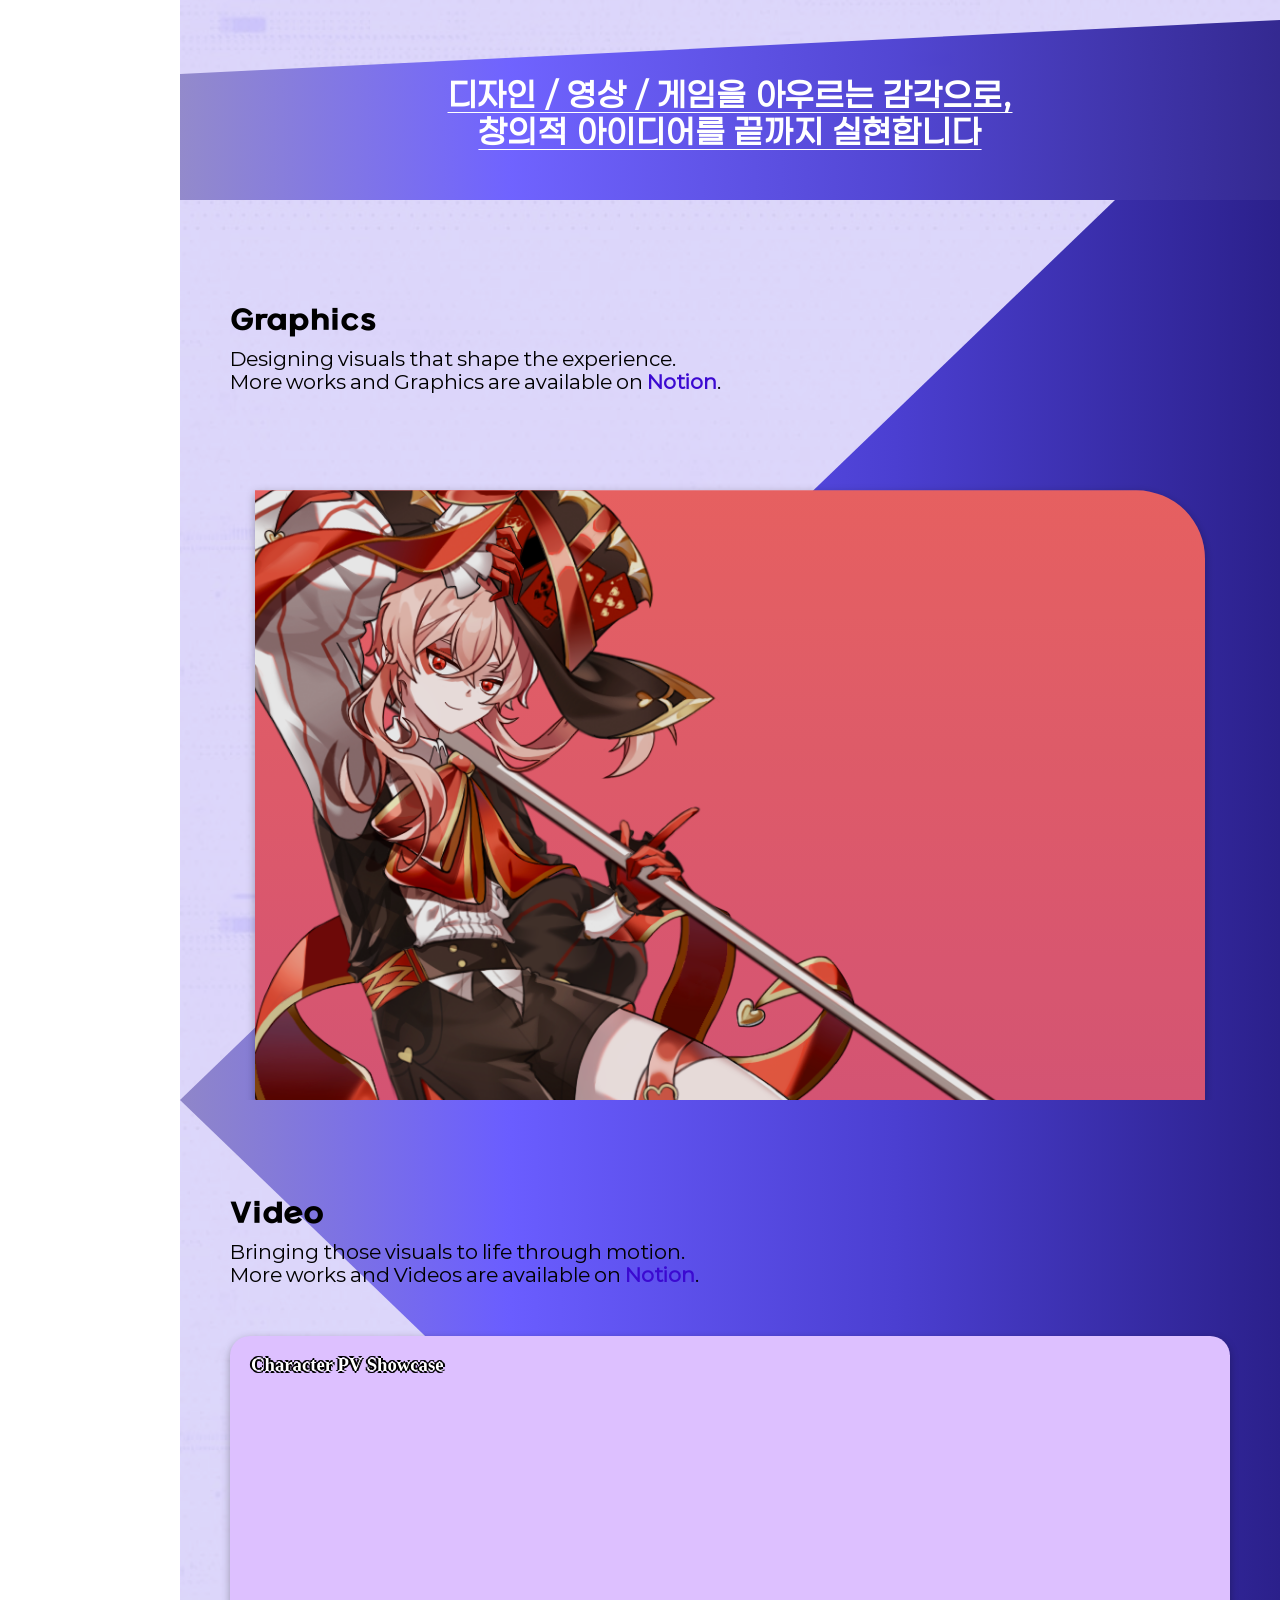
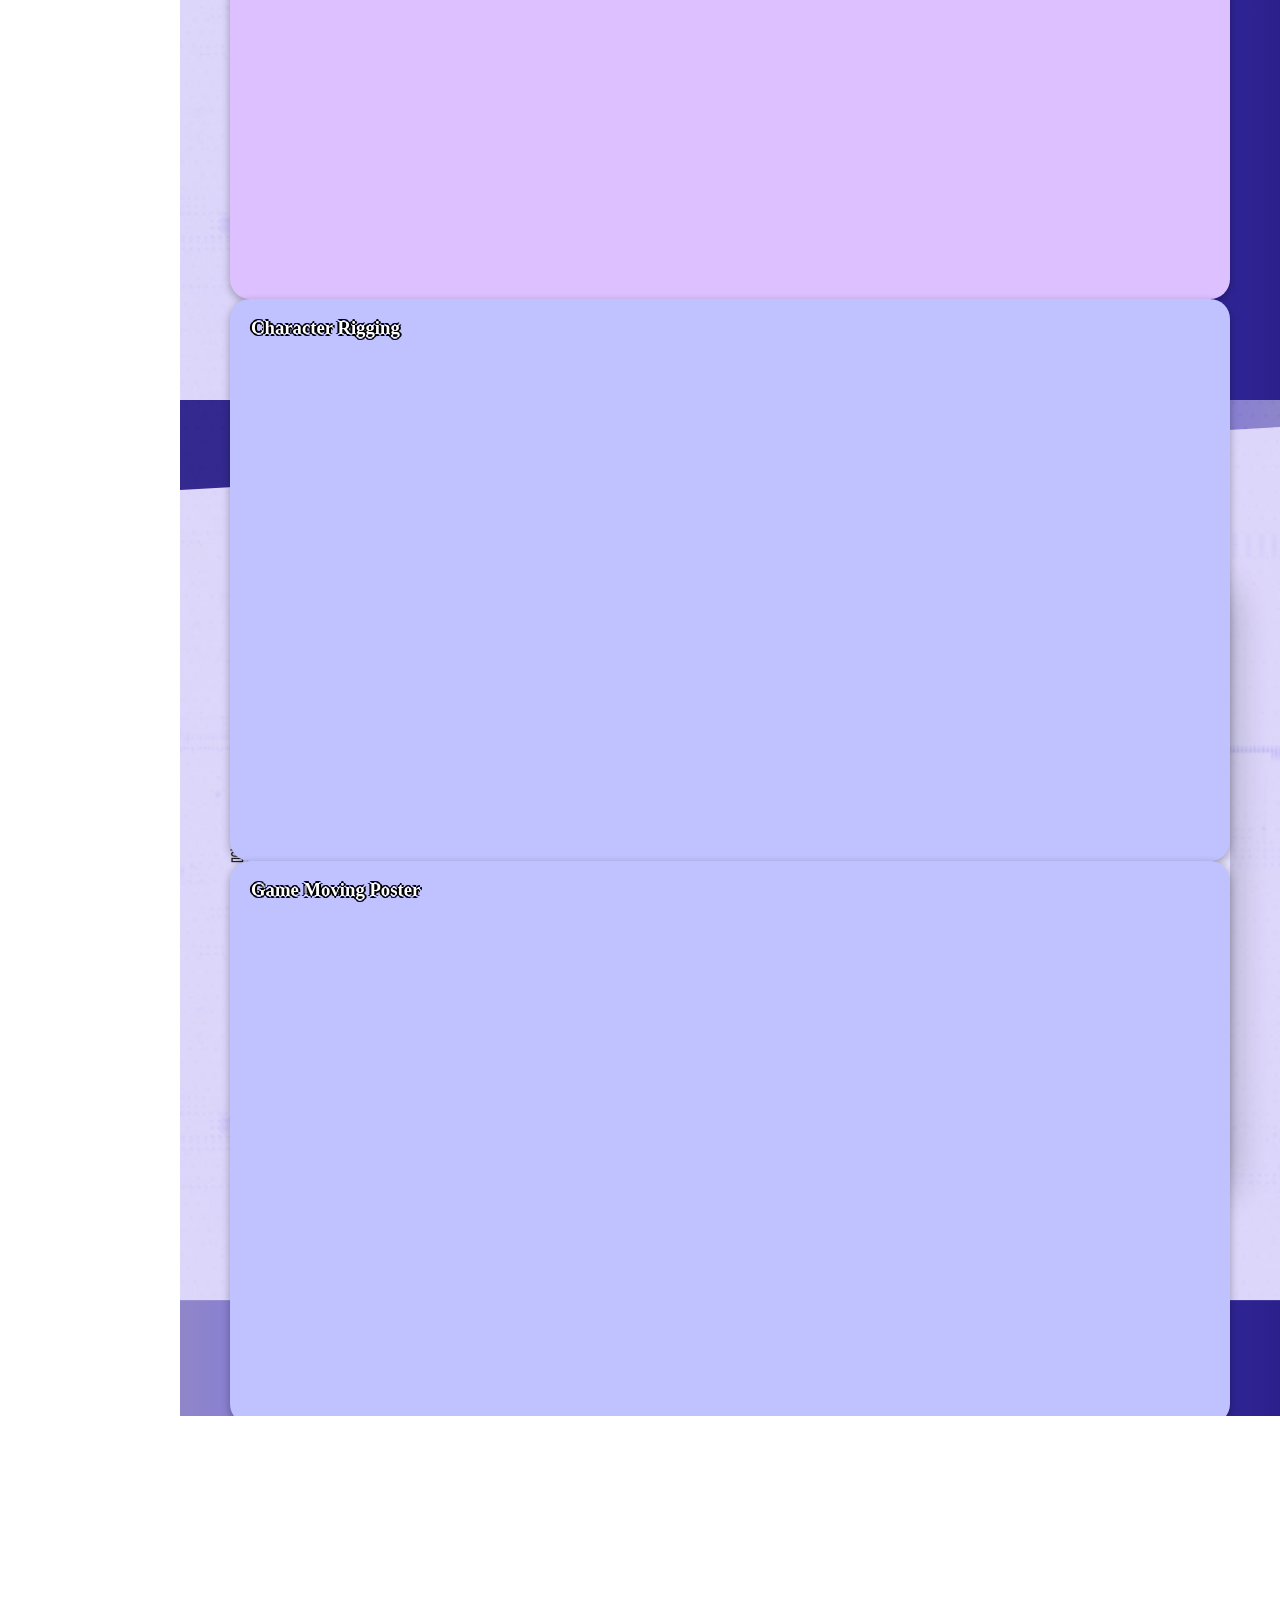
==== commit 4ece8918: "ㄹㅇㄹㅇ마지막" ====
--- a/index.html
+++ b/index.html
@@ -145,7 +145,7 @@
         <section id="portfolio">
             <div class="page3">
                 <h2>Graphics</h2>
-                <p>Designing visuals that shape the experience.</p>
+                <p>Designing visuals that shape the experience. <br> More works and Graphics are available on <a href="https://hs-portfolio.notion.site/PORTFOLIO-32fc4e1841bc80cf80d5e081bb9c144f?source=copy_link" target="_blank">Notion</a>.</p>
                 <div class="icon">
                     <i class="fa-solid fa-circle-chevron-left page3-left"></i>
                     <i class="fa-solid fa-circle-chevron-right page3-right"></i>
@@ -197,7 +197,7 @@
             </div>
             <div class="page4">
                 <h2>Video</h2>
-                <p>Bringing those visuals to life through motion.</p>
+                <p>Bringing those visuals to life through motion. <br> More works and Videos are available on <a href="https://hs-portfolio.notion.site/PORTFOLIO-32fc4e1841bc80cf80d5e081bb9c144f?source=copy_link" target="_blank">Notion</a>.</p>
                 <div class="icon">
                     <i class="fa-solid fa-circle-chevron-left page4-left"></i>
                     <i class="fa-solid fa-circle-chevron-right page4-right"></i>
@@ -207,23 +207,23 @@
                         <div class="swiper-slide o">
                             <iframe src="https://www.youtube.com/embed/5SJMhmIsRSE" frameborder="0" allowfullscreen></iframe>
                             <h3>Character PV Showcase</h3>
-                            <p>서브컬쳐 장르를 타겟으로 한 캐릭터 프로모션 영상 제작 <br> 화려하고 신비로운 무드의 서커스 배경과 리듬감 있는 연출을 중심으로 기획 <br> 초기 캐릭터 컨셉 설정부터 스토리보드, 모션 디자인까지 전 과정을 직접 진행하였으며, <br> 캐릭터 소개 및 성격이 분위기에 어울리도록 애니메이션 타이밍과 연출에 집중했습니다 <br><br> Duration &nbsp;| &nbsp; 1W <br> Tool &nbsp;| &nbsp; After Effects <br> Contribution &nbsp;| &nbsp; 100%</p>
+                            <p>서브컬쳐 장르를 타겟으로 한 캐릭터 프로모션 영상 제작 <br> 화려하고 신비로운 무드의 서커스 배경과 리듬감 있는 연출을 중심으로 기획 <br> 초기 캐릭터 컨셉 설정부터 스토리보드, 모션 디자인까지 전 과정을 직접 진행하였으며, <br> 캐릭터 소개 및 성격이 분위기에 어울리도록 애니메이션 타이밍과 연출에 집중했습니다 <br><br> Duration &nbsp;| &nbsp; 1W <br> Tool &nbsp;| &nbsp; Photoshop & After Effects & Premiere Pro <br> Contribution &nbsp;| &nbsp; 100%</p>
                         </div>
                         <div class="swiper-slide t" muted> 
-                            <video src="image/index/video/004.mp4" muted></video>
+                            <video src="image/index/video/pv004.mp4" muted></video>
                             <h3>Character Rigging</h3>
-                            <p>캐릭터 애니메이션을 위한 리깅 작업 <br> 캐릭터의 외형과 어울리도록 활발하고 통통 튀는 움직임을 중심으로 <br> 각 파트 별로 컨트롤러 시스템을 구축하고 <br> 익스프레션 및 헤어 리그, 퍼펫 핀과 스크립트를 활용하여 움직임을 구현했습니다 <br><br> Duration &nbsp;| &nbsp; 20H <br> Tool &nbsp;| &nbsp; After Effects <br> Rigging &nbsp;| &nbsp; 100% <br> Illustration &nbsp;| &nbsp; Provided by 맷돌 (@matdori_wish)</p>
+                            <p>캐릭터 애니메이션을 위한 리깅 작업 <br> 캐릭터의 외형과 어울리도록 활발하고 통통 튀는 움직임을 중심으로 <br> 각 파트 별로 컨트롤러 시스템을 구축하고 <br> 익스프레션 및 헤어 리그, 퍼펫 핀과 스크립트를 활용하여 움직임을 구현했습니다 <br><br> Duration &nbsp;| &nbsp; 20H <br> Tool &nbsp;| &nbsp; Photoshop & After Effects & Premiere Pro <br> Rigging &nbsp;| &nbsp; 100% <br> Illustration &nbsp;| &nbsp; Provided by 맷돌 (@matdori_wish)</p>
                         </div>
                         <div class="swiper-slide th"> 
+                            <iframe src="https://youtube.com/embed/b_S9-r6m8bE?si=FCEHfsqnW5G1fIN0" frameborder="0" allowfullscreen></iframe>
+                            <h3>Game Moving Poster</h3>
+                            <p>게임 '신월동행'의 캐릭터 '음화'의 PV를 기반으로 연출한 A4사이즈의 무빙 포스터 <br> 초반에는 긴장감을 조성하는 연출로 분위기를 구축하고, <br> 임팩트 있는 캐릭터의 등장으로 시선을 집중시키는 데 초점을 맞췄습니다 <br> 전반적인 구성은 BGM의 비트와 흐름에 맞춰 기획했으며, <br> 장면 전환과 타이밍이 유기적으로 연결되도록 연출했습니다 
+                            <br> Duration &nbsp;| &nbsp; 3D <br> Tool &nbsp;| &nbsp; After Effects & Illustration & Photoshop & Premiere Pro</p>
+                        </div>
+                        <div class="swiper-slide f"> 
                             <video src="image/index/video/공모전-시민안전_최종.mp4" muted></video>
                             <h3>Competition Entry Video</h3>
                             <p>2026 시민안전 숏폼 영상 공모전에 출품한 영상 <br> 레트로 픽셀 게임 형식을 빌려, '화재 위험 요인'을 직접 찾아보는 체험형 안전 콘텐츠로 제작 <br> 팀으로 출전하였으며, 인트로 파트를 담당했습니다 <br><br> Duration &nbsp;| &nbsp; 3H <br> Tool &nbsp;| &nbsp; After Effects & Illustration & Photoshop <br> My Role &nbsp;| &nbsp; 0:00:00 ~ 00:05:14</p>
-                        </div>
-                        <div class="swiper-slide f"> 
-                            <video src="image/index/video/000004.mp4" muted></video>
-                            <h3>Game Moving Poster</h3>
-                            <p>게임 '신월동행'의 캐릭터 '음화'의 PV를 기반으로 연출한 A4사이즈의 무빙 포스터 <br> 초반에는 긴장감을 조성하는 연출로 분위기를 구축하고, <br> 임팩트 있는 캐릭터의 등장으로 시선을 집중시키는 데 초점을 맞췄습니다 <br> 전반적인 구성은 BGM의 비트와 흐름에 맞춰 기획했으며, <br> 장면 전환과 타이밍이 유기적으로 연결되도록 연출했습니다 
-                            <br> Duration &nbsp;| &nbsp; 3D <br> Tool &nbsp;| &nbsp; After Effects & Illustration & Photoshop</p>
                         </div>
                         <div class="swiper-slide fi"> 
                             <video src="" muted></video>
--- a/css/index.css
+++ b/css/index.css
@@ -715,6 +715,16 @@
     font-size: 1.2rem;
     font-family: 'ko';
 }
+.page3 p a {
+    color: #3b09d1;
+    text-decoration: none;
+    cursor: pointer;
+    font-weight: bold;
+}
+
+.page3 p a:hover {
+    color: white;
+}
 
 .page3 .icon{
     position: absolute;
@@ -1094,6 +1104,15 @@
     font-size: 1.2rem;
     font-family: 'ko';
 }
+.page4 p a {
+    color: #3b09d1;
+    text-decoration: none;
+    cursor: pointer;
+    font-weight: bold;
+}
+.page4 p a:hover {
+    color: white;
+}
 
 .page4 .icon{
     position: absolute;
@@ -1226,7 +1245,7 @@
     background-color: rgb(192, 194, 255);
 }
 .slider2 .swiper-wrapper .t video {
-    transform: translate(0%, 100%) scale(3);
+    transform: translate(0%, 0%);
     transform-origin: center;
     object-fit: cover;
     display: block;
@@ -1235,8 +1254,8 @@
 .slider2 .swiper-wrapper .th {
     background-color: rgb(192, 194, 255);
 }
-.slider2 .swiper-wrapper .th video {
-    transform: translate(0%, 10%) scale(1.2);
+.slider2 .swiper-wrapper .th iframe {
+    transform: translate(0%, 0%);
     transform-origin: center;
     object-fit: cover;
     display: block;
@@ -1246,7 +1265,7 @@
     background-color: rgb(192, 194, 255);
 }
 .slider2 .swiper-wrapper .f video {
-    transform: translate(0%, 0%);
+    transform: translate(0%, 10%) scale(1.2);
     transform-origin: center;
     object-fit: cover;
     display: block;
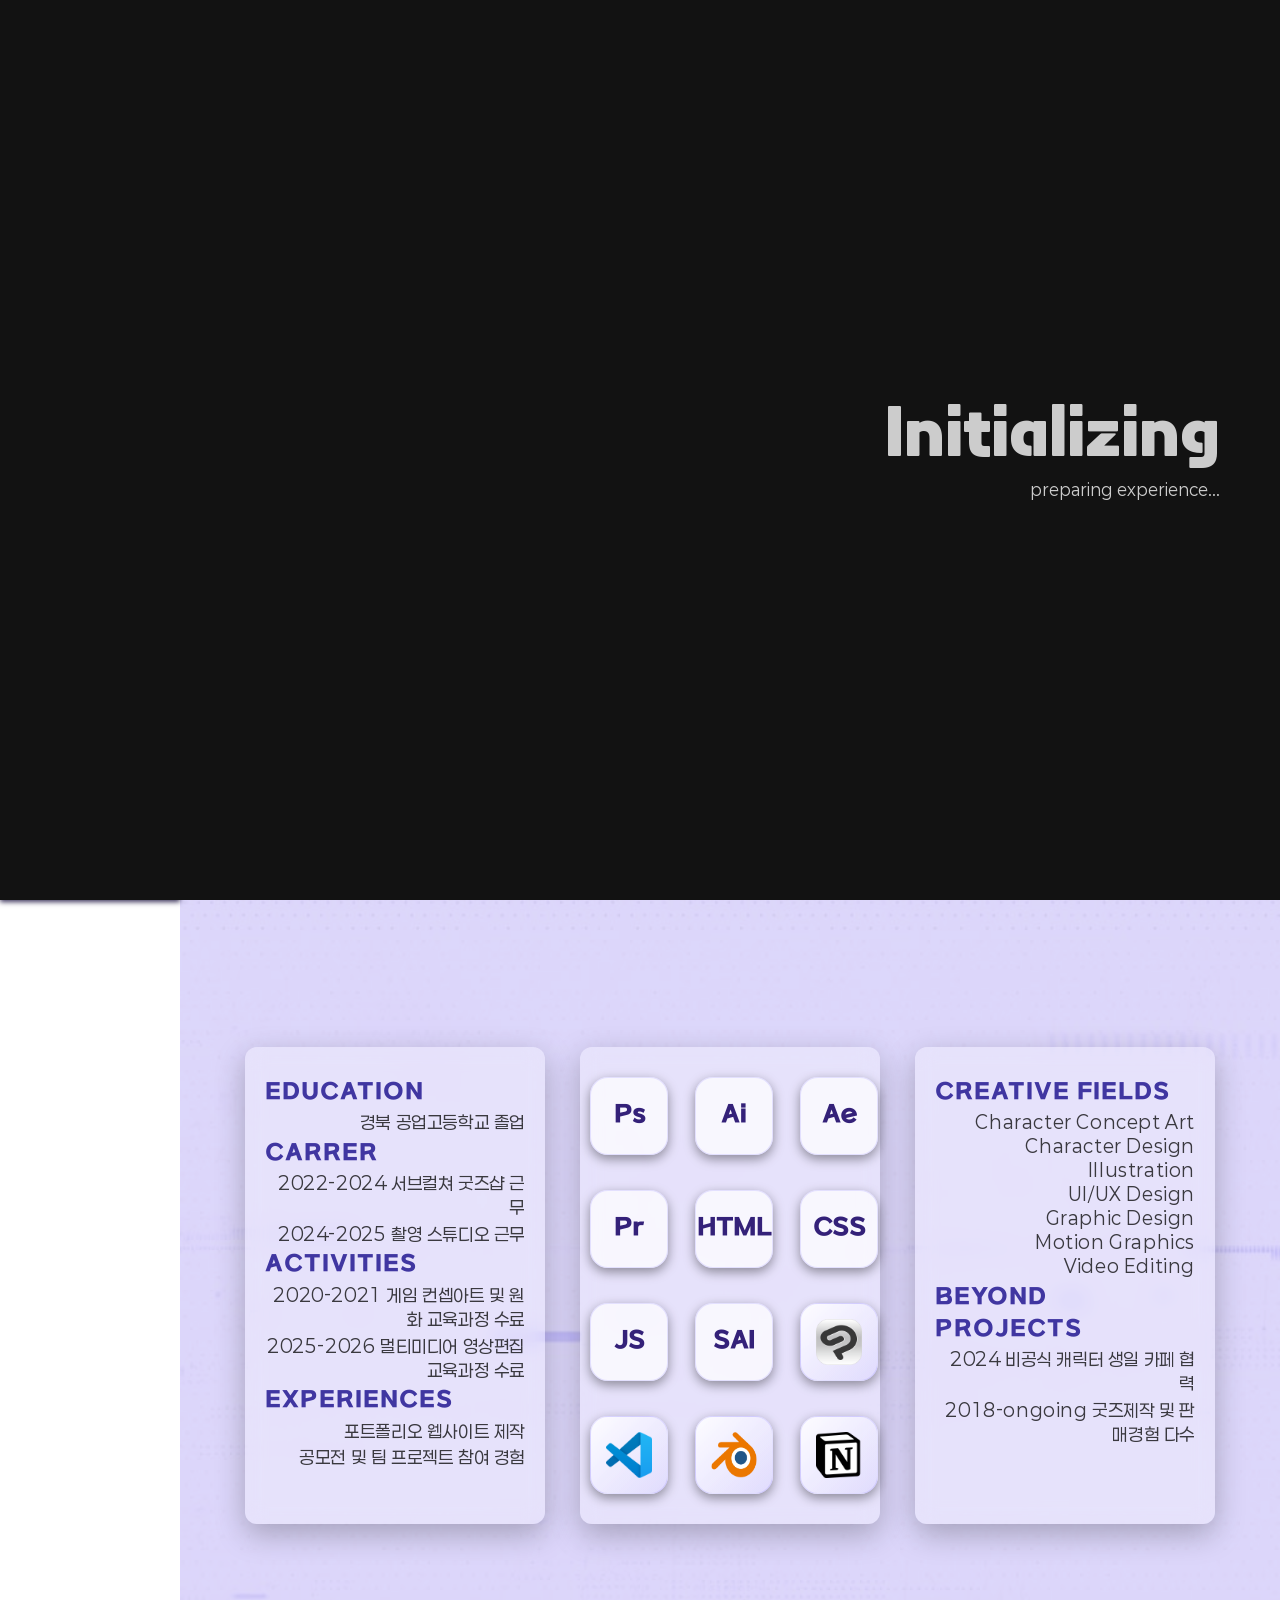
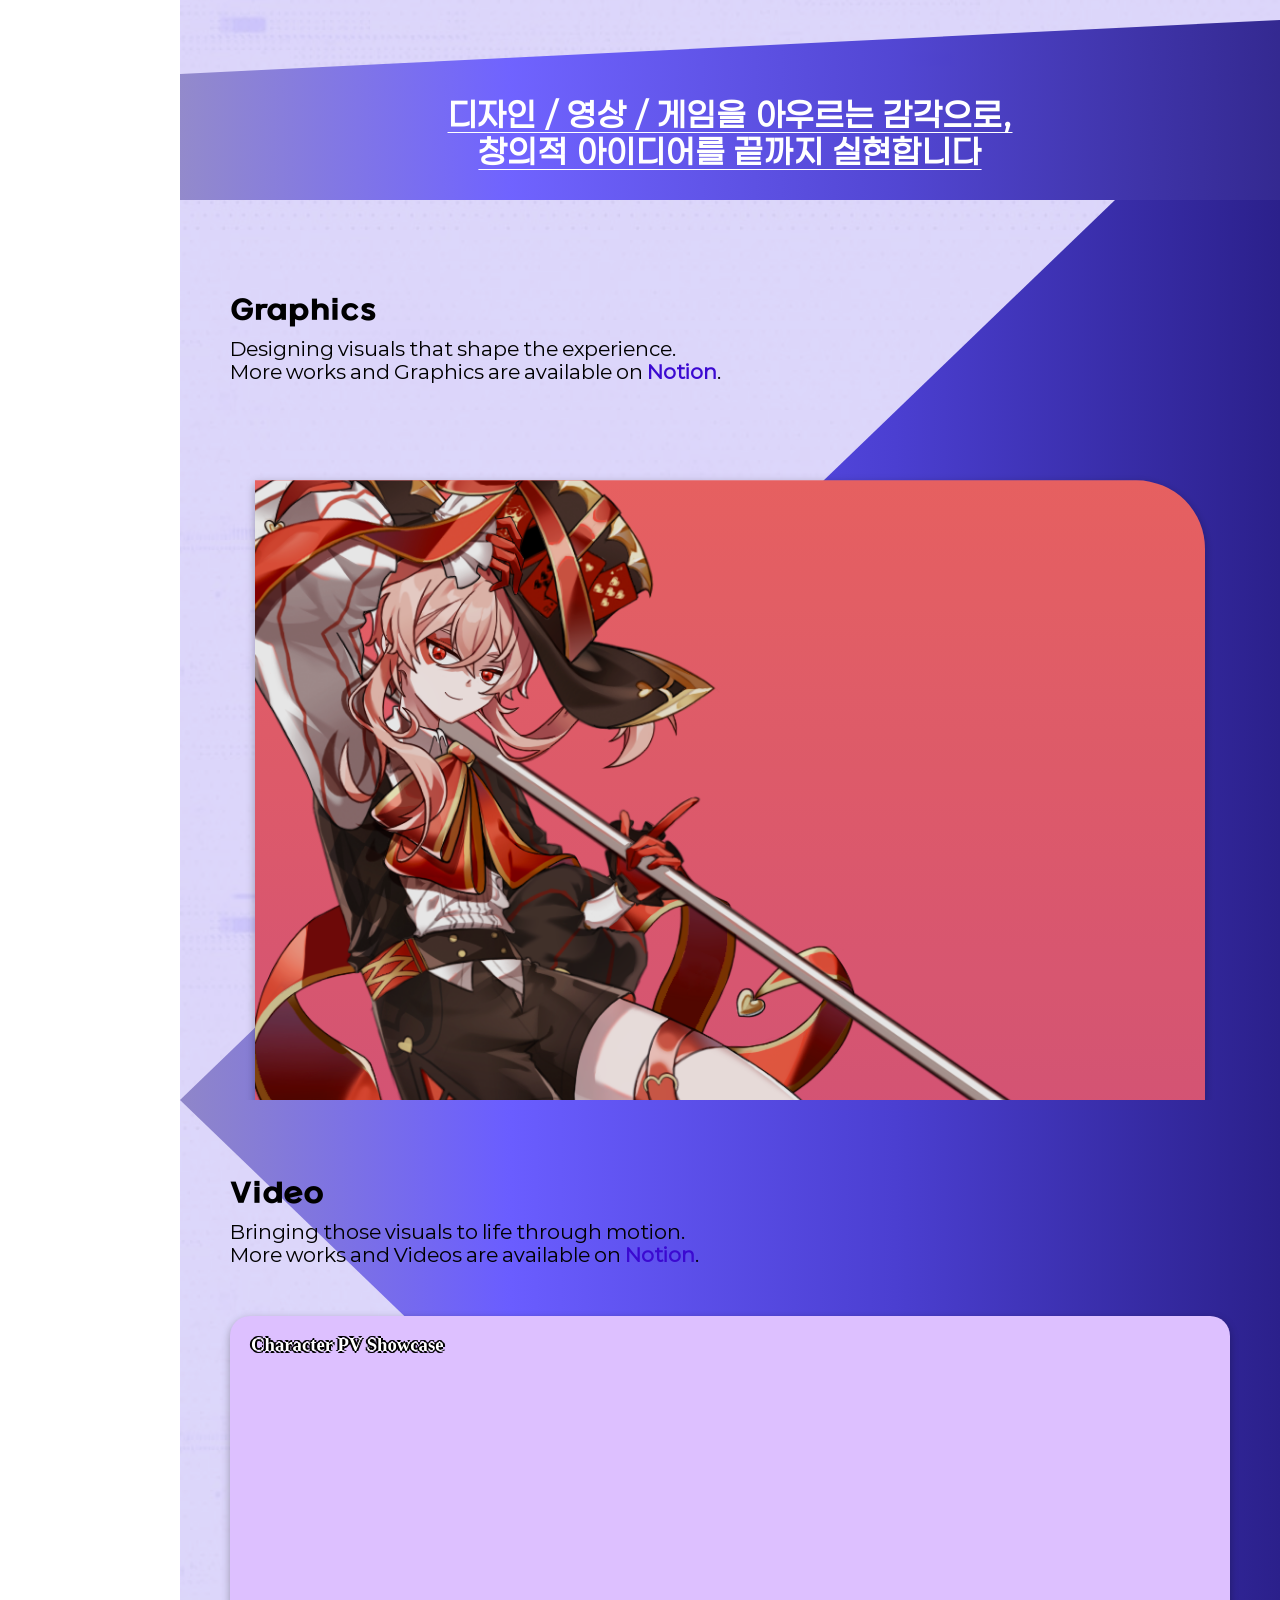
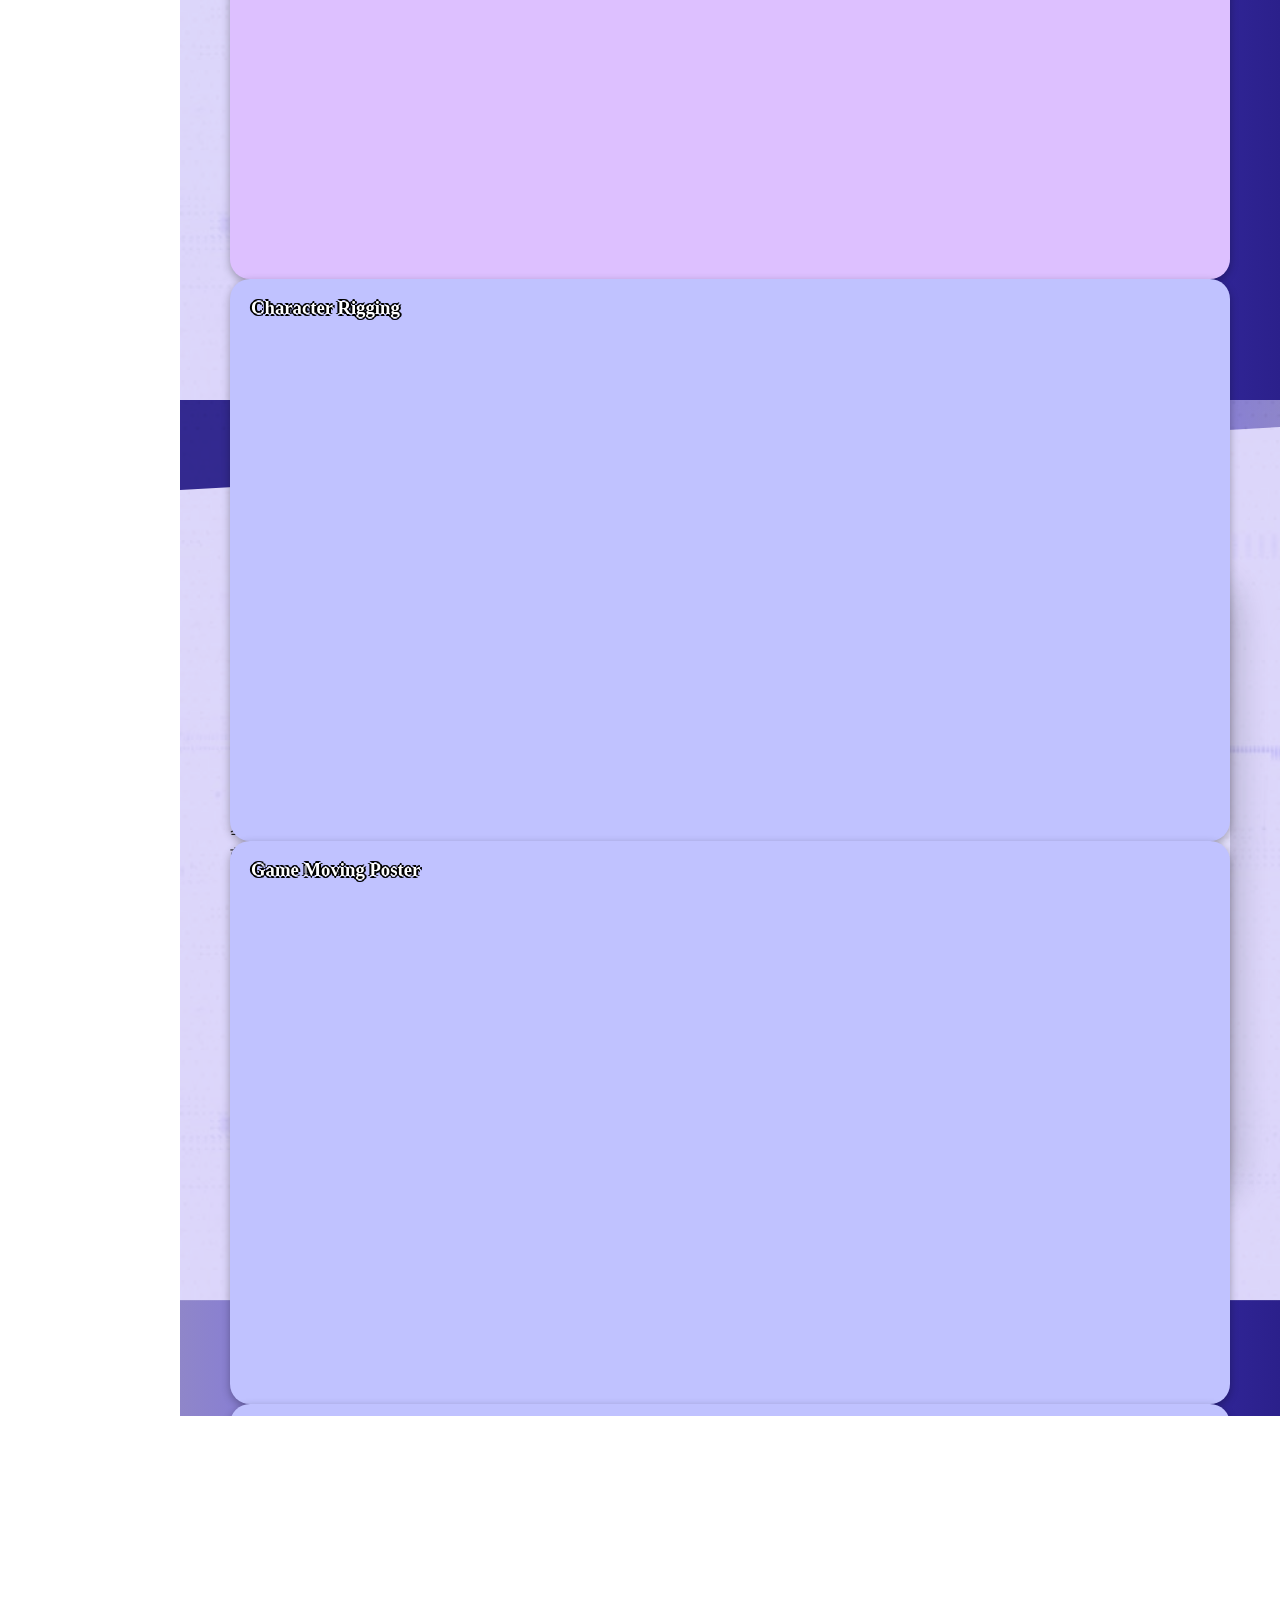
==== commit ea09a07e: "최최최최최최종" ====
--- a/index.html
+++ b/index.html
@@ -212,7 +212,7 @@
                         <div class="swiper-slide t" muted> 
                             <video src="image/index/video/pv004.mp4" muted></video>
                             <h3>Character Rigging</h3>
-                            <p>캐릭터 애니메이션을 위한 리깅 작업 <br> 캐릭터의 외형과 어울리도록 활발하고 통통 튀는 움직임을 중심으로 <br> 각 파트 별로 컨트롤러 시스템을 구축하고 <br> 익스프레션 및 헤어 리그, 퍼펫 핀과 스크립트를 활용하여 움직임을 구현했습니다 <br><br> Duration &nbsp;| &nbsp; 20H <br> Tool &nbsp;| &nbsp; Photoshop & After Effects & Premiere Pro <br> Rigging &nbsp;| &nbsp; 100% <br> Illustration &nbsp;| &nbsp; Provided by 맷돌 (@matdori_wish)</p>
+                            <p>캐릭터 애니메이션을 위한 리깅 작업 <br> 캐릭터의 외형과 어울리도록 활발하고 통통 튀는 움직임을 중심으로 <br> 각 파트 별로 컨트롤러 시스템을 구축하고 <br> 익스프레션 및 헤어 리그, 퍼펫 핀과 스크립트를 활용하여 움직임을 구현했습니다 <br><br> Duration &nbsp;| &nbsp; 20H <br> Tool &nbsp;| &nbsp; Photoshop & After Effects & Premiere Pro <br> Illustration &nbsp;| &nbsp; Provided by 맷돌 (@matdori_wish)</p>
                         </div>
                         <div class="swiper-slide th"> 
                             <iframe src="https://youtube.com/embed/b_S9-r6m8bE?si=FCEHfsqnW5G1fIN0" frameborder="0" allowfullscreen></iframe>
--- a/css/index-media.css
+++ b/css/index-media.css
@@ -27,7 +27,6 @@
         line-height: 1.5rem;
     }
     .page2 .skill {
-        margin-top: 30px;
         column-gap: 35px;
     }
     .page2 .skill h2,
@@ -43,10 +42,14 @@
     }
     .page2 h3 {
         text-underline-offset: 5px;
-    }
-
+        bottom: 30px;
+    }
+
+    .page3 h2 {
+        margin-top: 30px;
+    }
     .page3 .icon {
-        top: 180px; right: 100px;
+        top: 190px; right: 100px;
     } 
     .slider1 .swiper-wrapper .one img {
         transform: translate(-44%, -25%);
@@ -73,6 +76,9 @@
         max-height: 60vh;
     }
 
+    .page4 h2 {
+        margin-top: 30px;
+    }
     .page4 .icon {
         top: 170px; right: 100px;
     } 
@@ -185,7 +191,7 @@
     .page2 .box2,
     .page2 .box3 {
         width: 31%;
-        padding: 20px 15px;
+        padding: 20px;
         margin-bottom: 140px;
     }
     .page2 .box1 h2 {
@@ -197,15 +203,6 @@
         line-height: 1.4rem;
         font-size: 1rem;
     }
-    .page2 .skill {
-        grid-template-columns: repeat(3, 60px);
-        margin-top: 0px;
-        column-gap: 100px;
-    }
-    .page2 .skill h2,
-    .page2 .skill img {
-        margin-top: 0px;
-    }
     .page2 .box3 h2 {
         line-height: 1.7rem;
         font-size: 1.1rem;
@@ -214,211 +211,6 @@
     .page2 .box3 p {
         line-height: 1.4rem;
         font-size: 1rem;
-    }
-    .page2 h3 {
-        font-size: 2rem;
-        letter-spacing: 1.8px;
-        bottom: 35px;
-        text-decoration: underline;
-        text-underline-offset: 5px;
-        text-decoration-thickness: 1.3px;
-    }
-    .page2 .skill {
-        grid-template-columns: repeat(3, 60px);
-        column-gap: 20px;
-        row-gap: 25px;
-    }
-    .page2 .skill h2,
-    .page2 .skill img {
-        width: 65px;
-        height: 65px;
-        font-size: 1.1rem;
-    }
-
-    .page3 {
-        padding: 40px 20px;
-    }
-    .page3 .slider1 {
-        height: 480px;
-    }
-    .slider1 .swiper-wrapper .one img {
-        transform: translate(-44%, -25%);
-    }
-    .slider1 .swiper-wrapper .two img {
-        transform: translate(0%, 0%);
-    }
-    .slider1 .swiper-wrapper .three img {
-        transform: translate(-8%, -2%) scale(1);
-    }
-    .slider1 .swiper-wrapper .four img {
-        transform: translate(-38%, -29%) scale(0.5);
-    }
-    .slider1 .swiper-slide .info {
-        font-size: 1rem;
-        bottom: 60px;
-    }
-    .page3 .icon {
-        right: 40px;
-        top: 180px;
-        font-size: 1.6rem;
-    }
-
-    .page4 {
-        padding: 40px 20px;
-    }
-    .page4 .slider2 {
-        height: 340px;
-    }
-    .slider2 .swiper-wrapper .o video {
-        transform: translate(-45%, -35%) scale(0.4);
-    }
-    .slider2 .swiper-wrapper .t video {
-        transform: translate(-45%, -35%) scale(0.4);
-    }
-    .slider2 .swiper-wrapper .th video {
-        transform: translate(-45%, -35%) scale(0.4);
-    }
-    .page4 .icon {
-        right: 40px;
-        top: 150px;
-        font-size: 1.6rem;
-    }
-
-    .popup,
-    .popup1 {
-        padding: 4vh 4vw;
-    }
-    .popup-panel,
-    .popup1-panel {
-        width: min(850px, 92vw);
-    }
-    .popup video,
-    .popup1 img {
-        max-height: 55vh;
-    }
-    .popup button,
-    .popup1 button {
-        top: 1.5rem;
-        right: 1.5rem;
-        font-size: 0.9rem;
-    }
-
-
-    .page5 {
-        gap: 40px;
-        padding: 40px 20px;
-    }
-    .page5 .left h2 {
-        font-size: 2rem;
-    }
-    .page5 .box {
-        padding: 30px;
-    }
-
-    footer{
-        width: calc(100% - 150px);
-        margin-left: 150px;
-    }
-
-}
-
-@media screen and (max-width: 768px) {
-
-    main {
-        width: 100%;
-        margin-left: 0;
-        word-break: keep-all;
-    }
-
-    .menu {
-        width: 100%;
-        height: 70px;
-        flex-direction: row;
-        justify-content: space-between;
-        padding: 0 20px;
-    }
-    .logo {
-        margin-top: 0;
-        font-size: 1.6rem;
-        flex-grow: 0;
-    }
-    .mainmenu {
-        display: none;
-    }
-    .menu .icon {
-       display: none;
-    }
-    .hamburger {
-        display: block;
-    }
-    .mobilemenu {
-        position: absolute;
-        top: 70px;
-        left: 0;
-        width: 100%;
-        background: white;
-        flex-direction: column;
-        z-index: 999;
-    }
-    .mobilemenu li {
-        padding: 15px;
-        border-bottom: 1px solid #eee;
-    }
-
-    .page1::before {
-        top: 70px;
-    }
-    .page1 .title h1 {
-        font-size: 4rem;
-    }
-    .side-menu {
-        margin-top: 60px;
-    }
-    
-    .page2 {
-        height: auto;
-        padding: 80px;
-        padding-bottom: 170px;
-    }
-    .page2 .box1,
-    .page2 .box2,
-    .page2 .box3 {
-        width: 80%;
-        margin-bottom: 20px;
-    }
-    .page2 .box1 h2 {
-        line-height: 1.7rem;
-        font-size: 1.4rem;
-        letter-spacing: 1px;
-    }
-    .page2 .box1 p {
-        line-height: 1.4rem;
-        font-size: 1.1rem;
-    }
-    .page2 .skill {
-        grid-template-columns: repeat(3, 60px);
-        margin-top: 0px;
-        column-gap: 50px;
-        row-gap: 50px;
-    }
-    .page2 .skill h2,
-    .page2 .skill img {
-        margin-top: 0px;
-    }
-    .page2 .box3 h2 {
-        line-height: 1.7rem;
-        font-size: 1.4rem;
-        letter-spacing: 1px;
-    }
-    .page2 .box3 p {
-        line-height: 1.4rem;
-        font-size: 1.1rem;
-    }
-    .page2 .skill h2,
-    .page2 .skill img {
-        width: 65px;
-        height: 65px;
-        font-size: 1.1rem;
     }
     .page2 h3 {
         font-size: 1.8rem;
@@ -428,6 +220,205 @@
         text-underline-offset: 5px;
         text-decoration-thickness: 1.3px;
     }
+    .page2 .skill {
+        grid-template-columns: repeat(3, 60px);
+        column-gap: 20px;
+    }
+    .page2 .skill h2,
+    .page2 .skill img {
+        width: 65px;
+        height: 65px;
+        font-size: 1.1rem;
+        margin-top: 0px;
+    }
+
+    .page3 {
+        padding: 40px 20px;
+    }
+    .page3 .slider1 {
+        height: 480px;
+    }
+    .slider1 .swiper-wrapper .one img {
+        transform: translate(-44%, -25%);
+    }
+    .slider1 .swiper-wrapper .two img {
+        transform: translate(0%, 0%);
+    }
+    .slider1 .swiper-wrapper .three img {
+        transform: translate(-8%, -2%) scale(1);
+    }
+    .slider1 .swiper-wrapper .four img {
+        transform: translate(-38%, -29%) scale(0.5);
+    }
+    .slider1 .swiper-slide .info {
+        font-size: 1rem;
+        bottom: 60px;
+    }
+    .page3 .icon {
+        right: 40px; top: 190px;
+        font-size: 1.6rem;
+    }
+
+    .page4 {
+        padding: 40px 20px;
+    }
+    .page4 .slider2 {
+        height: 340px;
+    }
+    .slider2 .swiper-wrapper .o video {
+        transform: translate(-45%, -35%) scale(0.4);
+    }
+    .slider2 .swiper-wrapper .t video {
+        transform: translate(0%, 0%);
+    }
+    .slider2 .swiper-wrapper .th video {
+        transform: translate(-45%, -35%) scale(0.4);
+    }
+    .page4 .icon {
+        right: 40px;
+        top: 150px;
+        font-size: 1.6rem;
+    }
+
+    .popup,
+    .popup1 {
+        padding: 4vh 4vw;
+    }
+    .popup-panel,
+    .popup1-panel {
+        width: min(850px, 92vw);
+    }
+    .popup video,
+    .popup1 img {
+        max-height: 55vh;
+    }
+    .popup button,
+    .popup1 button {
+        top: 1.5rem;
+        right: 1.5rem;
+        font-size: 0.9rem;
+    }
+
+
+    .page5 {
+        gap: 40px;
+        padding: 40px 20px;
+    }
+    .page5 .left h2 {
+        font-size: 2rem;
+    }
+    .page5 .box {
+        padding: 30px;
+    }
+
+    footer{
+        width: calc(100% - 150px);
+        margin-left: 150px;
+    }
+
+}
+
+@media screen and (max-width: 768px) {
+
+    main {
+        width: 100%;
+        margin-left: 0;
+        word-break: keep-all;
+    }
+
+    .menu {
+        width: 100%;
+        height: 70px;
+        flex-direction: row;
+        justify-content: space-between;
+        padding: 0 20px;
+    }
+    .logo {
+        margin-top: 0;
+        font-size: 1.6rem;
+        flex-grow: 0;
+    }
+    .mainmenu {
+        display: none;
+    }
+    .menu .icon {
+       display: none;
+    }
+    .hamburger {
+        display: block;
+    }
+    .mobilemenu {
+        position: absolute;
+        top: 70px;
+        left: 0;
+        width: 100%;
+        background: white;
+        flex-direction: column;
+        z-index: 999;
+    }
+    .mobilemenu li {
+        padding: 15px;
+        border-bottom: 1px solid #eee;
+    }
+
+    .page1::before {
+        top: 70px;
+    }
+    .page1 .title h1 {
+        font-size: 4rem;
+    }
+    .side-menu {
+        margin-top: 60px;
+    }
+    
+    .page2 {
+        height: auto;
+        padding: 80px;
+        padding-bottom: 170px;
+    }
+    .page2 .box1,
+    .page2 .box2,
+    .page2 .box3 {
+        width: 80%;
+        margin-bottom: 20px;
+    }
+    .page2 .box1 h2 {
+        line-height: 1.7rem;
+        font-size: 1.4rem;
+        letter-spacing: 1px;
+    }
+    .page2 .box1 p {
+        line-height: 1.4rem;
+        font-size: 1.2rem;
+    }
+    .page2 .skill {
+        grid-template-columns: repeat(3, 85px);
+        margin-top: 0px;
+    }
+    .page2 .skill h2,
+    .page2 .skill img {
+        width: 80px;
+        height: 80px;
+        margin-top: 0px;
+        font-size: 1.5rem;
+    }
+    .page2 .box3 h2 {
+        line-height: 1.7rem;
+        font-size: 1.4rem;
+        letter-spacing: 1px;
+    }
+    .page2 .box3 p {
+        line-height: 1.4rem;
+        font-size: 1.2rem;
+    }
+    .page2 h3 {
+        font-size: 1.8rem;
+        letter-spacing: 1.8px;
+        bottom: 35px;
+        text-decoration: underline;
+        text-underline-offset: 5px;
+        text-decoration-thickness: 1.3px;
+    }
 
     .page3 {
         padding: 30px 20px;
@@ -503,11 +494,15 @@
     .page1::before {
         top: 70px;
     }
+    .page1 .title{
+        transform: translate(-50%, -40%);
+    }
     .page1 .title h1 {
-        font-size: 2.5rem;
+        font-size: 2.3rem;
     }
     .title h2 {
         font-size: 0.7rem;
+        margin-top: 5px;
     }
     .ui-line {
         bottom: 48vh;
@@ -546,6 +541,15 @@
         margin-bottom: 10px;
         padding: 20px 15px;
     }
+    .page2 .box1 h2 {
+        line-height: 1.6rem;
+        font-size: 1.3rem;
+        letter-spacing: 1px;
+    }
+    .page2 .box1 p {
+        line-height: 1.3rem;
+        font-size: 1.1rem;
+    }
     .page2 .skill {
         grid-template-columns: repeat(3, 70px);
         gap: 15px;
@@ -554,7 +558,16 @@
     .page2 .skill img {
         width: 60px;
         height: 60px;
-        font-size: 1rem;
+        font-size: 1.1rem;
+    }
+    .page2 .box3 h2 {
+        line-height: 1.6rem;
+        font-size: 1.3rem;
+        letter-spacing: 1px;
+    }
+    .page2 .box3 p {
+        line-height: 1.3rem;
+        font-size: 1.1rem;
     }
     .page2::after {
         height: 120px;
@@ -584,8 +597,7 @@
         bottom: 60px;
     }
     .page3 .icon {
-        right: 170px;
-        top: 125px;
+        top: 93px; right: 170px;
     }
     
     .page4 {
@@ -605,8 +617,7 @@
         transform: translate(0%, 0%) scale(1);
     }
     .page4 .icon {
-        right: 220px;
-        top: 95px;
+        top: 73px; right: 220px;
     }
     
     .swiper-slide img,
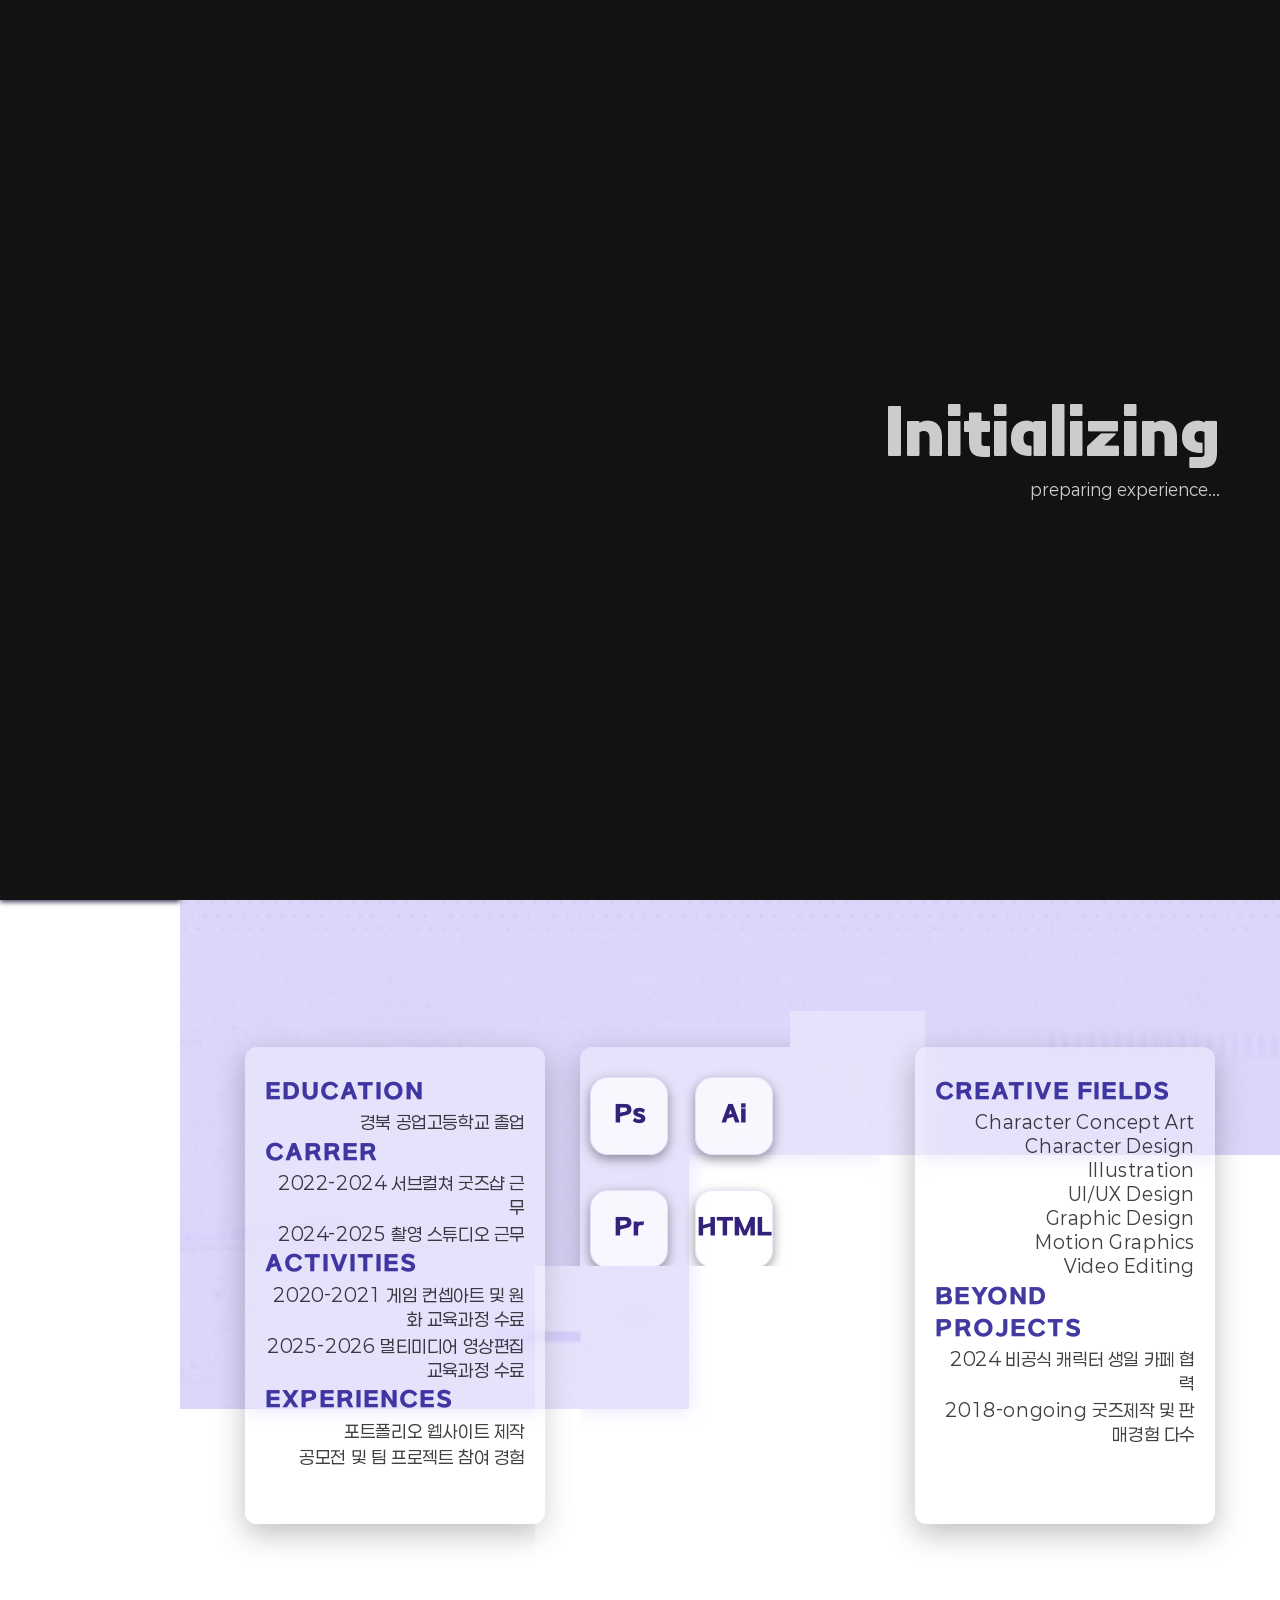
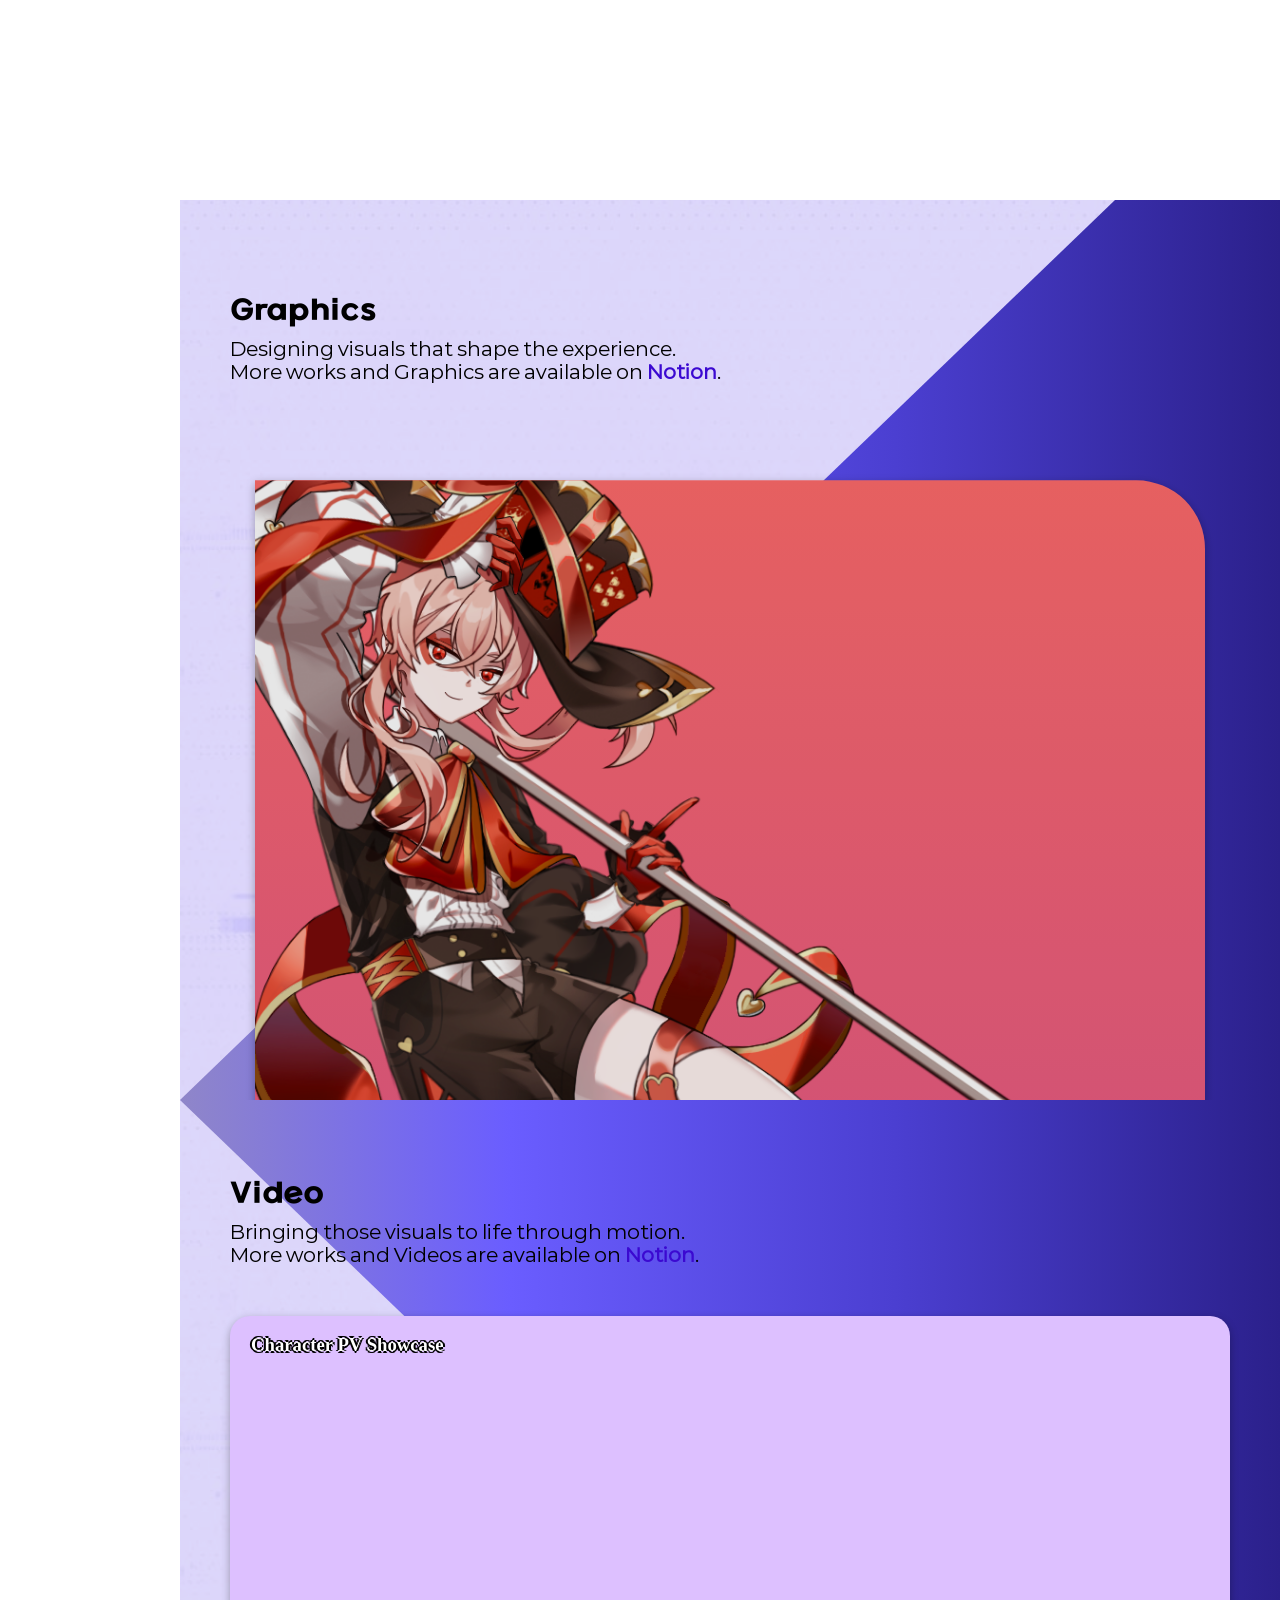
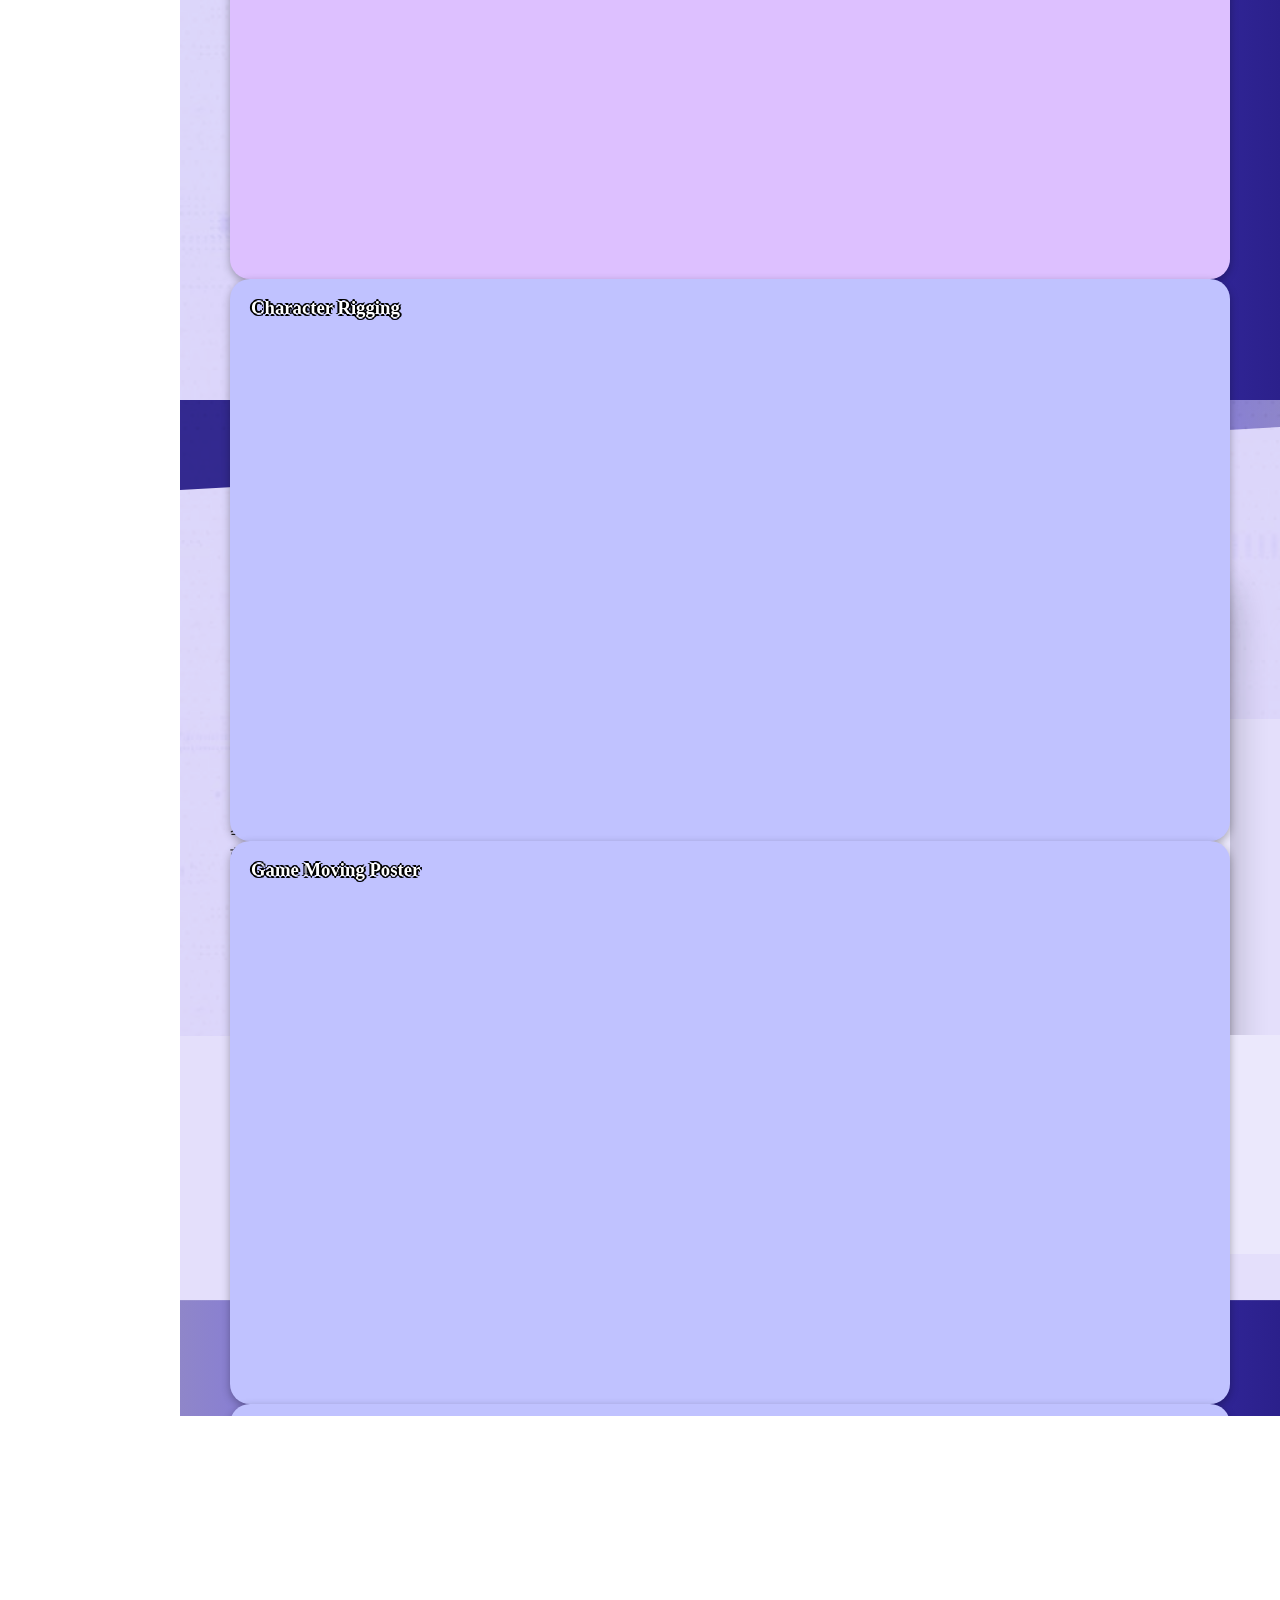
==== commit 98e4b014: "리깅추가" ====
--- a/index.html
+++ b/index.html
@@ -226,9 +226,9 @@
                             <p>2026 시민안전 숏폼 영상 공모전에 출품한 영상 <br> 레트로 픽셀 게임 형식을 빌려, '화재 위험 요인'을 직접 찾아보는 체험형 안전 콘텐츠로 제작 <br> 팀으로 출전하였으며, 인트로 파트를 담당했습니다 <br><br> Duration &nbsp;| &nbsp; 3H <br> Tool &nbsp;| &nbsp; After Effects & Illustration & Photoshop <br> My Role &nbsp;| &nbsp; 0:00:00 ~ 00:05:14</p>
                         </div>
                         <div class="swiper-slide fi"> 
-                            <video src="" muted></video>
-                            <h3>COMMING SOON...</h3>
-                            <p>Next Update: In Preparation...</p>
+                            <video src="image/index/video/커미션 리깅_2.mp4" muted></video>
+                            <h3>Character Rigging</h3>
+                            <p>캐릭터 모델을 기반으로 리깅 작업을 진행한 프로젝트 <br> 캐릭터의 자연스러운 움직임을 위해 스크립트 구조를 설계하고 컨트롤러를 구성했으며, <br>IK/FK 시스템 구축으로 실제 애니메이션 활용을 고려하여 리그의 직관성과 활용성을 중심으로 설계했습니다 <br><br> Duration &nbsp;| &nbsp; 8H <br> Tool &nbsp;| &nbsp; Photoshop & After Effects & Premiere Pro <br> Illustration &nbsp;| &nbsp; Provided by 맷돌 (@matdori_wish)</p>
                         </div>
                     </div>
                     <div class="swiper-pagination"></div>
--- a/css/index.css
+++ b/css/index.css
@@ -1272,7 +1272,10 @@
     cursor: pointer;
 }
 .slider2 .swiper-wrapper .fi {
-    background: #140a2d url('../image/index/graphics/dan.png') center / cover no-repeat;
+    background-color: rgb(192, 194, 255);
+}
+.slider2 .swiper-wrapper .fi video {
+    transform: scale(1.2);
 }
 
 .swiper-pagination {
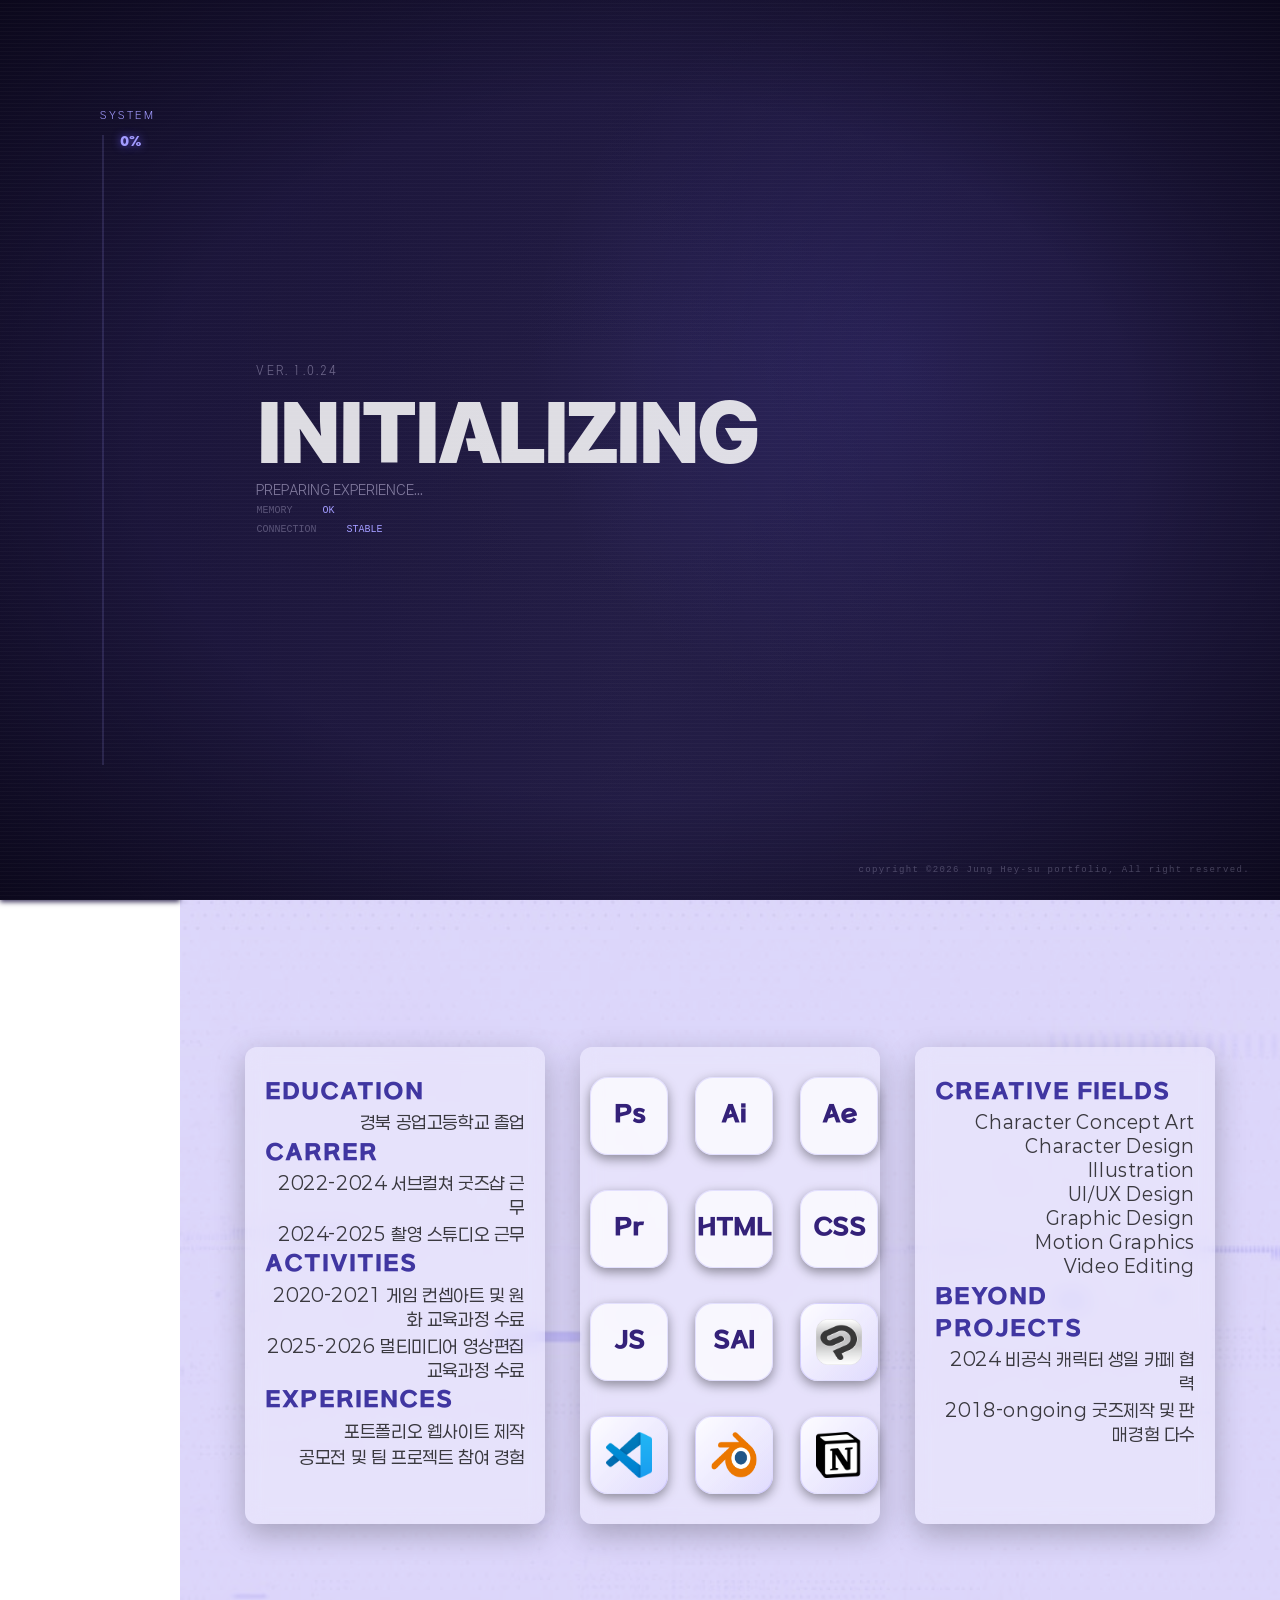
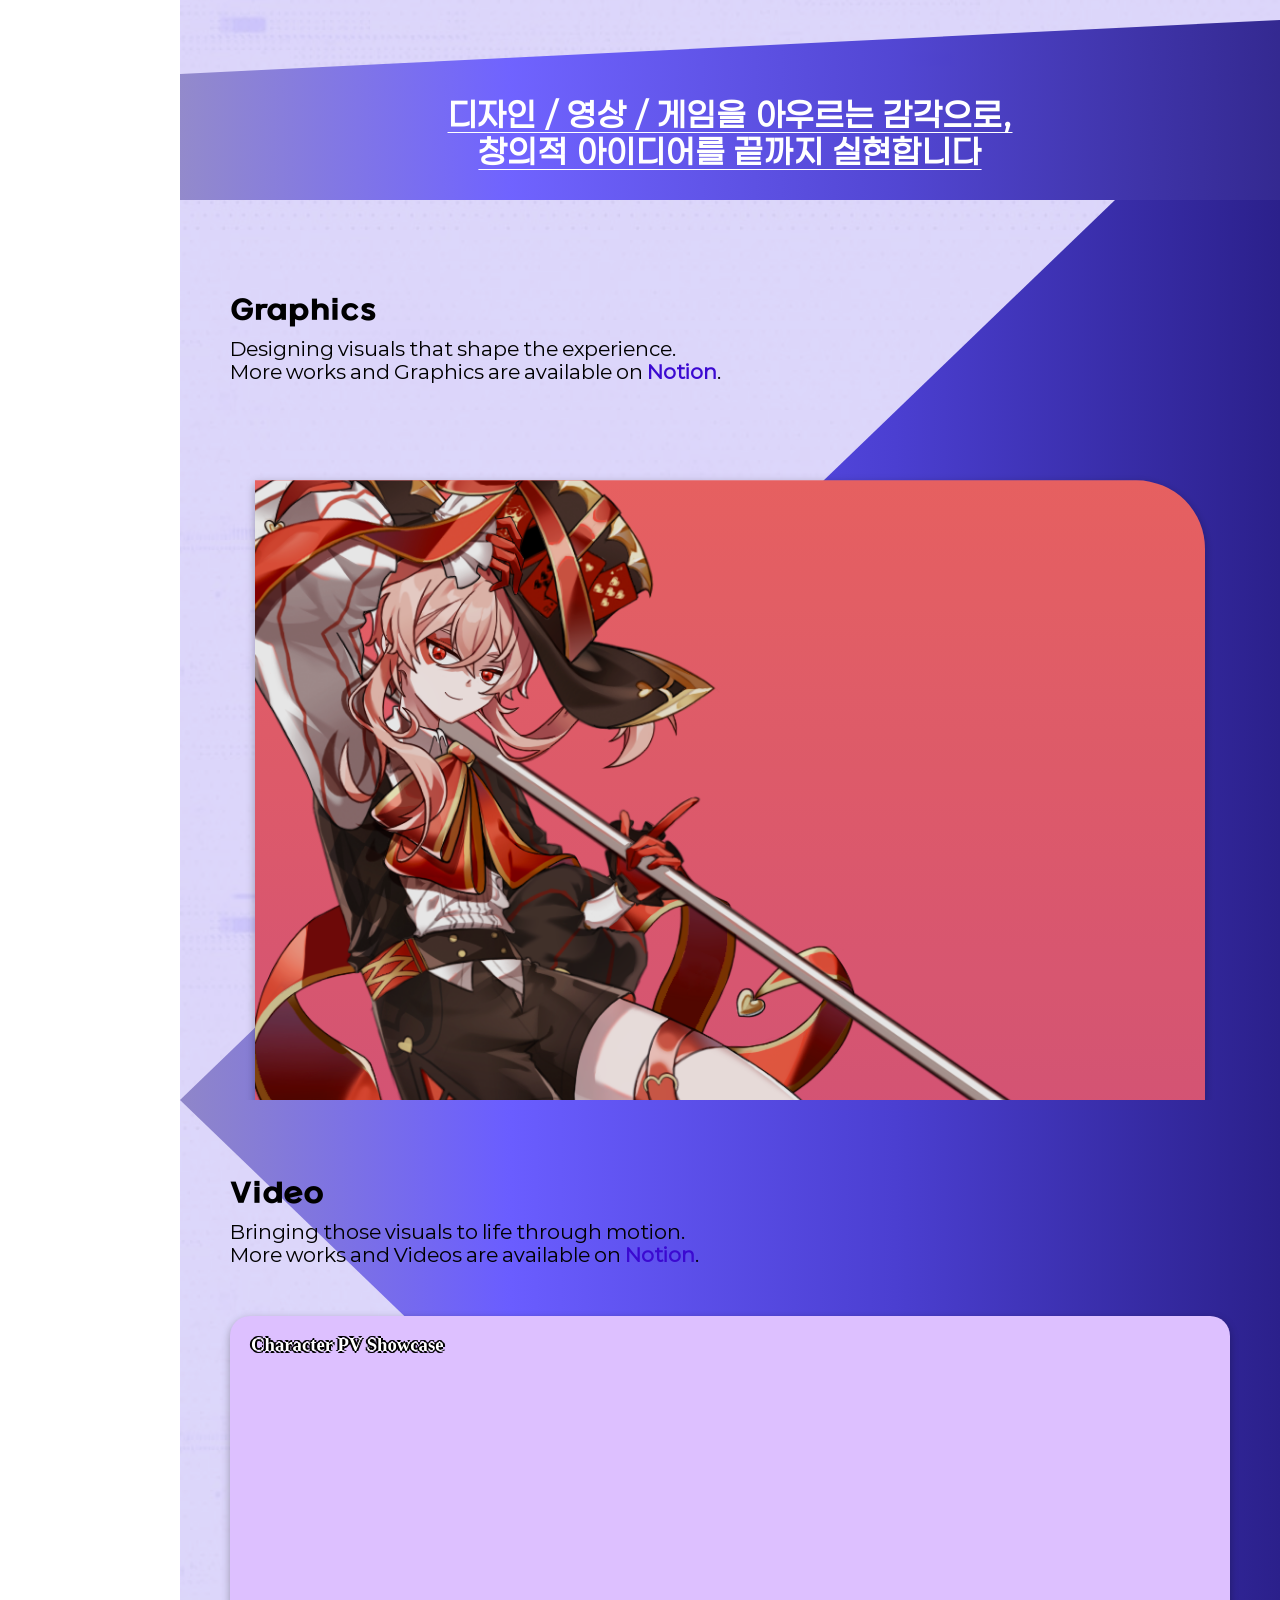
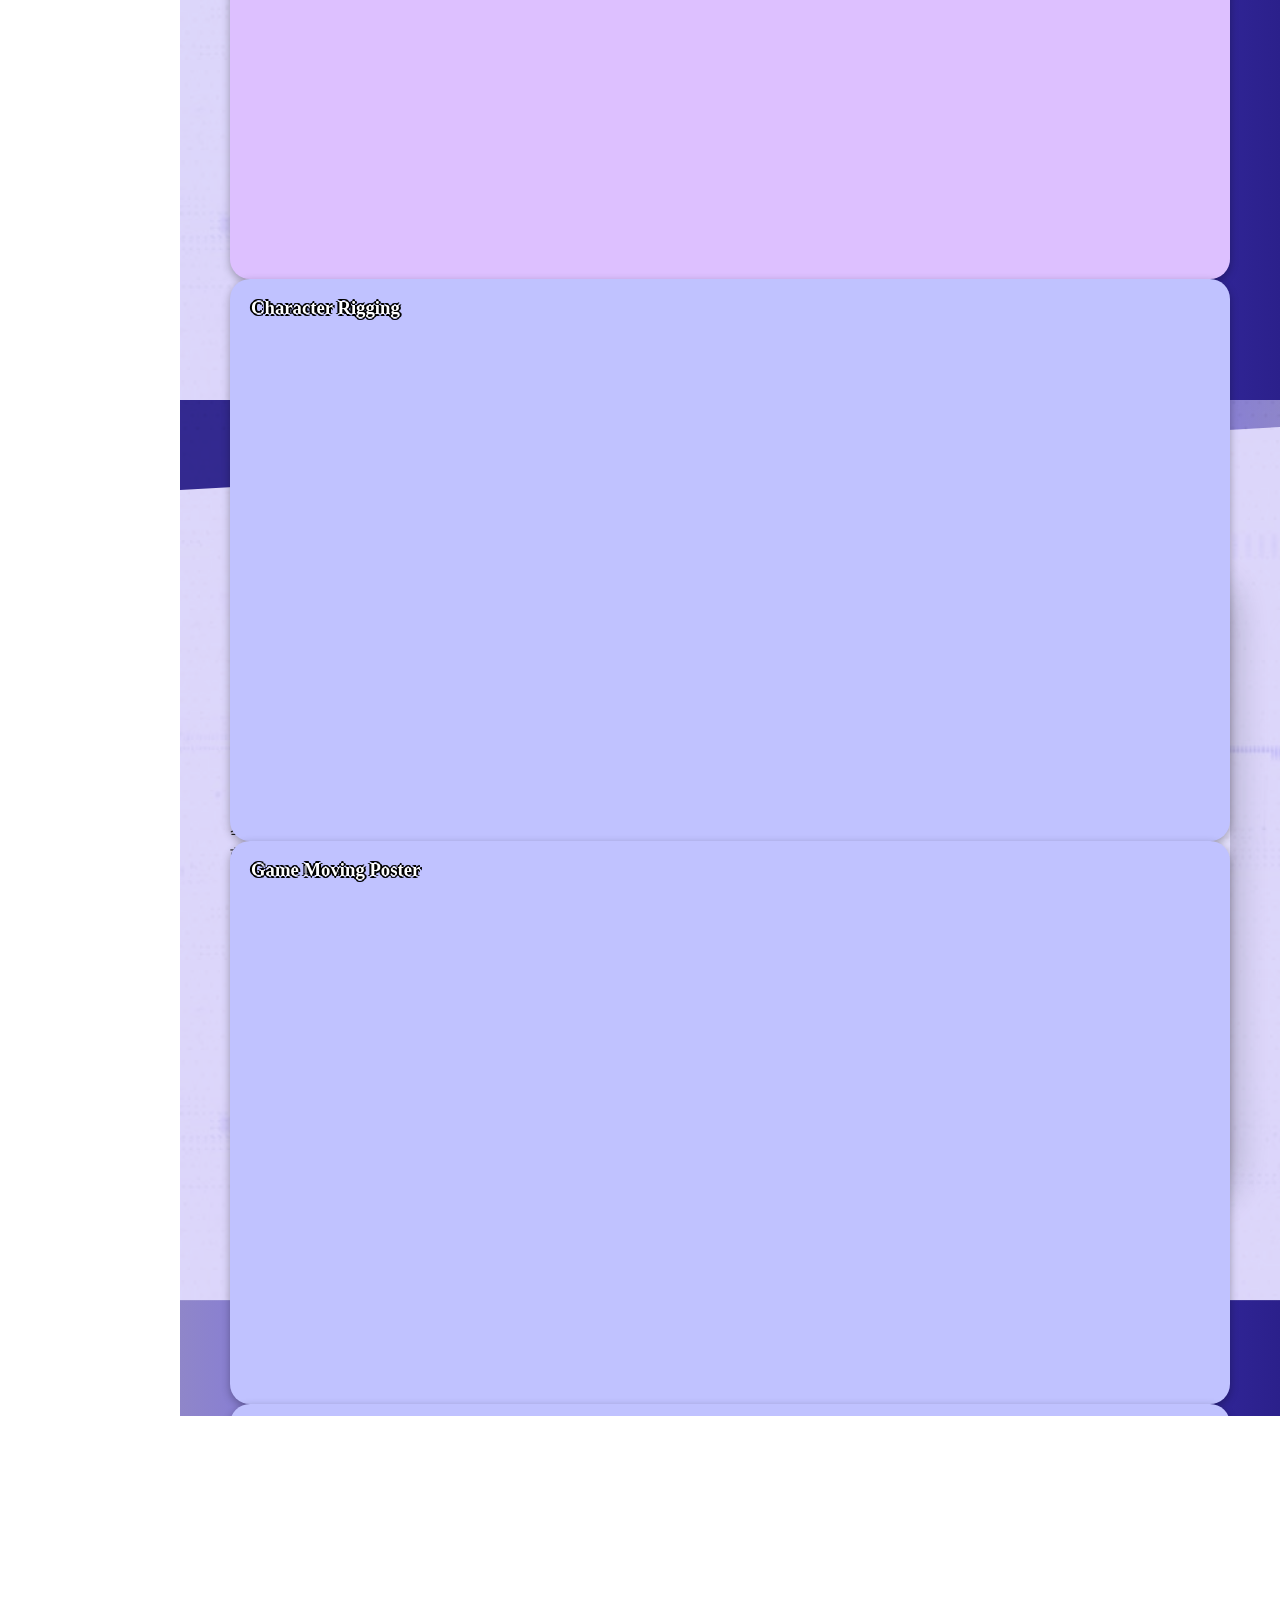
==== commit c1e38070: "remade-1" ====
--- a/index.html
+++ b/index.html
@@ -33,25 +33,66 @@
     <script src="https://cdn.jsdelivr.net/npm/swiper@12/swiper-bundle.min.js"></script>
     <script src="https://kit.fontawesome.com/ba5e955305.js" crossorigin="anonymous"></script>
     <script src="https://code.jquery.com/jquery-3.7.1.min.js" integrity="sha256-/JqT3SQfawRcv/BIHPThkBvs0OEvtFFmqPF/lYI/Cxo=" crossorigin="anonymous"></script>
-    <script src="js/index.js"></script>
 </head>
 <body>
     <div id="loader">
+        <video
+            class="loader-video" autoplay muted loop playsinline preload="auto">
+            <source src="./image/index/video/loader.mp4" type="video/mp4">
+        </video>
+    
+        <div class="video-overlay"></div>
+        <div class="noise"></div>
+    
         <div class="left-progress">
-          <div class="progress-bar"></div>
-          <div class="percent-text">0%</div>
-        </div>
+            <span class="progress-label">SYSTEM</span>
+    
+            <div class="progress-track">
+                <div class="progress-bar"></div>
+            </div>
+    
+            <div class="percent-text">0%</div>
+        </div>
+    
         <div class="right-content">
-            <h1>Initializing</h1>
-            <p>preparing experience...</p>
-        </div>
+            <div class="version">VER. 1.0.24</div>
+    
+            <h1>
+                INITIALIZING
+            </h1>
+    
+            <p id="loading-status">
+                Preparing experience...
+            </p>
+    
+            <div class="system-info">
+                <span>MEMORY</span>
+                <span>OK</span>
+            </div>
+    
+            <div class="system-info">
+                <span>CONNECTION</span>
+                <span>STABLE</span>
+            </div>
+        </div>
+    
+        <div class="corner-text">
+            copyright &copy;2026 Jung Hey-su portfolio, All right reserved.
+        </div>
+
+        <div class="split-curtain">
+        <div class="split-left"></div>
+        <div class="split-right"></div>
+        <div class="split-line"></div></div>
+
     </div>
+
     <header class="menu">
         <h2 class="logo">HYPE</h2>
         <ul class="mainmenu">
             <li data-target="main"><a href="#main">MAIN</a></li>
             <li data-target="profile"><a href="#profile">PROFILE</a></li>
-            <li data-target="portfolio"><a href="#protfolio">PORTFOLIO</a></li>
+            <li data-target="portfolio"><a href="#portfolio">PORTFOLIO</a></li>
             <li data-target="contact"><a href="#contact">CONTACT</a></li>
         </ul>
         <div class="icon">
@@ -338,5 +379,8 @@
           preventClicksPropagation: false,
         });
     </script>
+
+    <script src="js/index.js"></script>
+
 </body>
 </html>
--- a/css/index.css
+++ b/css/index.css
@@ -4,7 +4,6 @@
     font-family: 'title';
     src: url('../fonts/SB\ 어그로\ B.ttf');
 }
-
 @font-face {
     font-family: 'ko';
     src: url(../fonts/Paperlogy-4Regular.ttf);
@@ -24,6 +23,15 @@
     src: url(../fonts/Tenada.ttf);
 }
 
+@font-face {
+    font-family: 'loader-font';
+    src: url(../fonts/KBO\ Dia\ Gothic_bold.ttf);
+}
+
+@font-face {
+    font-family: 'loader-font-light';
+    src: url(../fonts/KBO\ Dia\ Gothic_light.ttf);
+}
 /* ------------------------------------------- */
 
 html, body {
@@ -68,6 +76,8 @@
 ::-webkit-scrollbar-track {
     background-color: white;
 }
+
+/* ------------------------------------------- */
 
 /* ------------------------------------------- */
 
@@ -89,12 +99,10 @@
     flex-grow: 1;
     margin-top: 50px;
     font-family: 'logo';
-    letter-spacing: 1px;
-    font-size: 2rem;
-}
-.logo::first-letter {
-    color: #6a5dff;
-}
+    width: 50px;
+    height: 50px;
+}
+
 
 .menu ul {
     list-style: none;
@@ -1582,73 +1590,499 @@
 
 #loader {
     position: fixed;
-    top:0; left:0;
-    width: 100vw; height: 100vh;
-    display: flex;
-    background: #121212;
-    color: #4c3cf6;
-    font-family: 'ko';
+    inset: 0;
     z-index: 9999;
-    transform: translateY(0);
-}
-
-#loader.exiting {
-    transform: translateY(100vh) scale(0.98);
-    filter: blur(1px);
-    transition: transform 1s cubic-bezier(0.7,0,0.2,1), filter 1s ease;
-}
-  
+    transition: background .25s ease;
+    display: flex;
+    align-items: center;
+
+    overflow: hidden;
+
+    color: var(--text-light);
+
+    background:
+        radial-gradient(
+            circle at 70% 40%,
+            rgba(106, 93, 255, 0.18),
+            transparent 35%
+        ),
+        linear-gradient(
+            135deg,
+            var(--bg-darker),
+            var(--bg-dark)
+        );
+
+    font-family: Arial, sans-serif;
+
+}
+
+.loader-video {
+    position: absolute;
+
+    top: 50%;
+    left: 50%;
+
+    width: 100%;
+    height: 100%;
+
+    object-fit: cover;
+
+    opacity: 0.3;
+    transform: translate(-50%, -50%);
+
+    z-index: 0;
+
+    pointer-events: none;
+}
+
+.video-overlay {
+    position: absolute;
+
+    inset: 0;
+
+    z-index: 1;
+
+    background:radial-gradient(
+        ellipse at center,
+        transparent 15%,
+        rgba(26, 20, 56, .25) 55%,
+        rgba(10, 7, 25, .9) 100%
+        ),
+        linear-gradient(
+        90deg,
+        rgba(26, 20, 56, .8),
+        rgba(42, 36, 80, .15) 50%,
+        rgba(26, 20, 56, .7)
+        );
+        
+    pointer-events: none;
+}
+
+.left-progress,.right-content,.corner-text {
+    position: relative;
+    z-index: 3;
+}
+
+/* =========================
+   CRT SCANLINE
+========================= */
+
+#loader::after {
+    content: "";
+
+    position: absolute;
+    inset: 0;
+    z-index: 4;
+
+    pointer-events: none;
+
+    background: repeating-linear-gradient(
+        0deg,
+        rgba(255,255,255,.025) 0px,
+        rgba(255,255,255,.025) 1px,
+        transparent 1px,
+        transparent 4px
+    );
+}
+
+#loader.loaded .right-content,
+#loader.loaded .left-progress {
+    opacity: 0;
+    transform: translateY(-10px);
+    transition: .5s ease;
+}
+
+
+/* =========================
+   NOISE
+========================= */
+
+.noise {
+    position: absolute;
+    inset: -50%;
+    z-index: 2;
+    opacity: .035;
+
+    pointer-events: none;
+
+    background-image: url("noise.png");
+
+    animation: noiseMove .2s steps(2) infinite;
+}
+
+@keyframes noiseMove {
+    0% {
+        transform: translate(0, 0);
+    }
+
+    25% {
+        transform: translate(2%, -1%);
+    }
+
+    50% {
+        transform: translate(-1%, 2%);
+    }
+
+    75% {
+        transform: translate(1%, 1%);
+    }
+
+    100% {
+        transform: translate(0, 0);
+    }
+}
+
+
+/* =========================
+   LEFT PROGRESS
+========================= */
+
 .left-progress {
     position: relative;
-    width: 40px;
+
+    width: 90px;
+    height: 70vh;
+
+    margin-left: 8vw;
+
+    display: flex;
+    align-items: flex-start;
+}
+
+
+/* SYSTEM */
+
+.progress-label {
+    position: absolute;
+
+    top: -25px;
+    left: -2px;
+
+    font-family: 'loader-font-light';
+    font-size: 10px;
+
+    letter-spacing: .25em;
+
+    color: var(--main-light);
+}
+
+
+/* 바탕 */
+
+.progress-track {
+    position: relative;
+
+    width: 2px;
     height: 100%;
-    background: #121212;
-    justify-content: center;
-    box-sizing: border-box;
-}
-  
+
+    background: rgba(162, 155, 255, .15);
+
+    overflow: hidden;
+}
+
+
+/* 실제 로딩바 */
+
 .progress-bar {
     position: absolute;
-    left: 25px; top: 0;
-    width: 30px;
+
+    top: 0;
+    left: 0;
+
+    width: 100%;
     height: 0%;
-    background: linear-gradient(180deg, #13069e, #4c3cf6);
-    transition: height 0.05s cubic-bezier(0.7, 0, 0.2, 1);
-}
-  
+
+    background: linear-gradient(
+        to bottom,
+        var(--main-light),
+        var(--main-color),
+        var(--main-dark)
+    );
+
+    box-shadow:
+        0 0 8px var(--main-color),
+        0 0 20px rgba(106, 93, 255, .65),
+        0 0 40px rgba(106, 93, 255, .3);
+}
+
+
+/* 퍼센트 */
+
 .percent-text {
     position: absolute;
-    left: 60px; top: 0px;
-    color: #4c3cf6;
-    font-weight: bold;
-    font-size: 1.3rem;
-    user-select: none;
-    transition: top 0.05s linear;
-    transform: translateY(-100%);
+
+    left: 18px;
+    top: 0;
+
+    font-family: 'loader-font';
+    font-size: 13px;
+
+    color: var(--main-light);
+
     white-space: nowrap;
-}
-  
+
+    text-shadow:
+        0 0 8px rgba(106, 93, 255, .8);
+}
+
+
+/* =========================
+   RIGHT CONTENT
+========================= */
+
 .right-content {
-    flex-grow: 1;
-    display: flex;
-    flex-direction: column;
-    justify-content: center;
-    align-items: flex-end;
-    color: white;
-    text-align: right;
-    padding-right: 60px;
-    background: #121212;
-}
-  
+    position: relative;
+    z-index: 2;
+    
+    margin-left: 5vw;
+}
+
+
+.version {
+    margin-bottom: 20px;
+
+    font-family: 'loader-font-light';
+    font-size: 11px;
+
+    letter-spacing: .2em;
+
+    color: rgba(229, 222, 255, .4);
+}
+
+
 .right-content h1 {
-    font-size: 4rem;
-    font-family: 'logo';
-    color: #ccc;
-}
-
-.right-content p {
-    font-size: 1rem;
-    color: #ccc;
-    font-family: 'ko';
-}
-
+    margin: 0;
+
+    font-size: clamp(40px, 6vw, 90px);
+    font-weight: 700;
+    font-family: 'loader-font';
+    letter-spacing: -.04em;
+
+    color: rgba(255, 255, 255, 0.85);
+}
+
+@keyframes blink {
+    50% {
+        opacity: .2;
+    }
+}
+
+
+#loading-status {
+    margin-top: 12px;
+
+    color: rgba(229, 222, 255, .5);
+
+    transition: opacity .25s ease, transform .25s ease;
+    font-family: 'loader-font-light';
+    font-size: 13px;
+
+    text-transform: uppercase;
+}
+
+
+/* =========================
+   SYSTEM INFO
+========================= */
+
+.system-info {
+    display: flex;
+
+    gap: 30px;
+
+    margin-top: 8px;
+
+    font-family: monospace;
+    font-size: 10px;
+
+    color: rgba(229, 222, 255, .3);
+}
+
+
+.system-info span:last-child {
+    color: var(--main-light);
+}
+
+
+/* =========================
+   CORNER
+========================= */
+
+.corner-text {
+    position: absolute;
+
+    right: 30px;
+    bottom: 25px;
+
+    font-family: monospace;
+    font-size: 9px;
+
+    letter-spacing: .15em;
+
+    color: rgba(229, 222, 255, .25);
+}
+
+/* =========================
+   SPLIT CURTAIN
+========================= */
+
+.split-curtain {
+    position: absolute;
+    inset: 0;
+    z-index: 20;
+    pointer-events: none;
+}
+
+
+/* 패널 */
+
+.split-left,
+.split-right {
+    position: absolute;
+
+    top: 0;
+
+    width: 50%;
+    height: 100%;
+
+    background-image: url('../image/index/graphics/6397248_3284182\ copy2.jpg');
+    background-repeat: no-repeat;
+    background-size: 200% 100%;
+
+    background-blend-mode: multiply;
+
+    will-change: transform;
+
+    transition:
+        transform 1.1s cubic-bezier(.76, 0, .24, 1);
+}
+
+
+/* 처음에는 양쪽 바깥 */
+
+.split-left {
+    left: 0;
+
+    background-position: left center;
+
+    transform: translate3d(-100%, 0, 0);
+}
+
+.split-right {
+     right: 0;
+
+    background-position: right center;
+
+    transform: translate3d(100%, 0, 0);
+}
+
+
+/* =========================
+   중앙으로 닫힘
+========================= */
+
+#loader.curtain-active .split-left {
+    transform: translate3d(0, 0, 0);
+}
+
+#loader.curtain-active .split-right {
+    transform: translate3d(0, 0, 0);
+}
+
+
+/* =========================
+   중앙에서 좌우로 열림
+========================= */
+
+#loader.is-opening .split-left {
+    transform: translate3d(-100%, 0, 0);
+}
+
+#loader.is-opening .split-right {
+    transform: translate3d(100%, 0, 0);
+}
+
+
+/* =========================
+   CENTER LINE
+========================= */
+
+.split-line {
+    position: absolute;
+
+    top: 0;
+    left: 50%;
+
+    width: 1px;
+    height: 100%;
+
+    z-index: 21;
+
+    background: var(--main-light);
+
+    box-shadow:
+        0 0 8px var(--main-light),
+        0 0 20px var(--main-color),
+        0 0 50px rgba(106, 93, 255, .7);
+
+    opacity: 0;
+
+    transform:
+        translateX(-50%)
+        scaleY(0);
+
+    transform-origin: center;
+
+    transition:
+        opacity .2s ease,
+        transform .4s ease;
+}
+
+
+/* 중앙선 등장 */
+
+#loader.line-active .split-line {
+    opacity: 1;
+
+    transform:
+        translateX(-50%)
+        scaleY(1);
+}
+
+
+/* =========================
+   커튼이 열리기 시작하면
+   중앙선도 동시에 사라짐
+========================= */
+
+#loader.is-opening {
+    background: transparent;
+}
+
+
+#loader.is-opening .split-line {
+    opacity: 0;
+    transform:
+        translateX(-50%)
+        scaleY(0);
+
+    transition:
+        opacity .25s ease,
+        transform .25s ease;
+}
+
+#loader.is-opening .loader-video,
+#loader.is-opening .video-overlay,
+#loader.is-opening .noise,
+#loader.is-opening .left-progress,
+#loader.is-opening .right-content,
+#loader.is-opening .corner-text {
+    opacity: 0;
+    transition: opacity .25s ease;
+}
+
+#loader.is-opening::after {
+    opacity: 0;
+    transition: opacity .25s ease;
+}
+
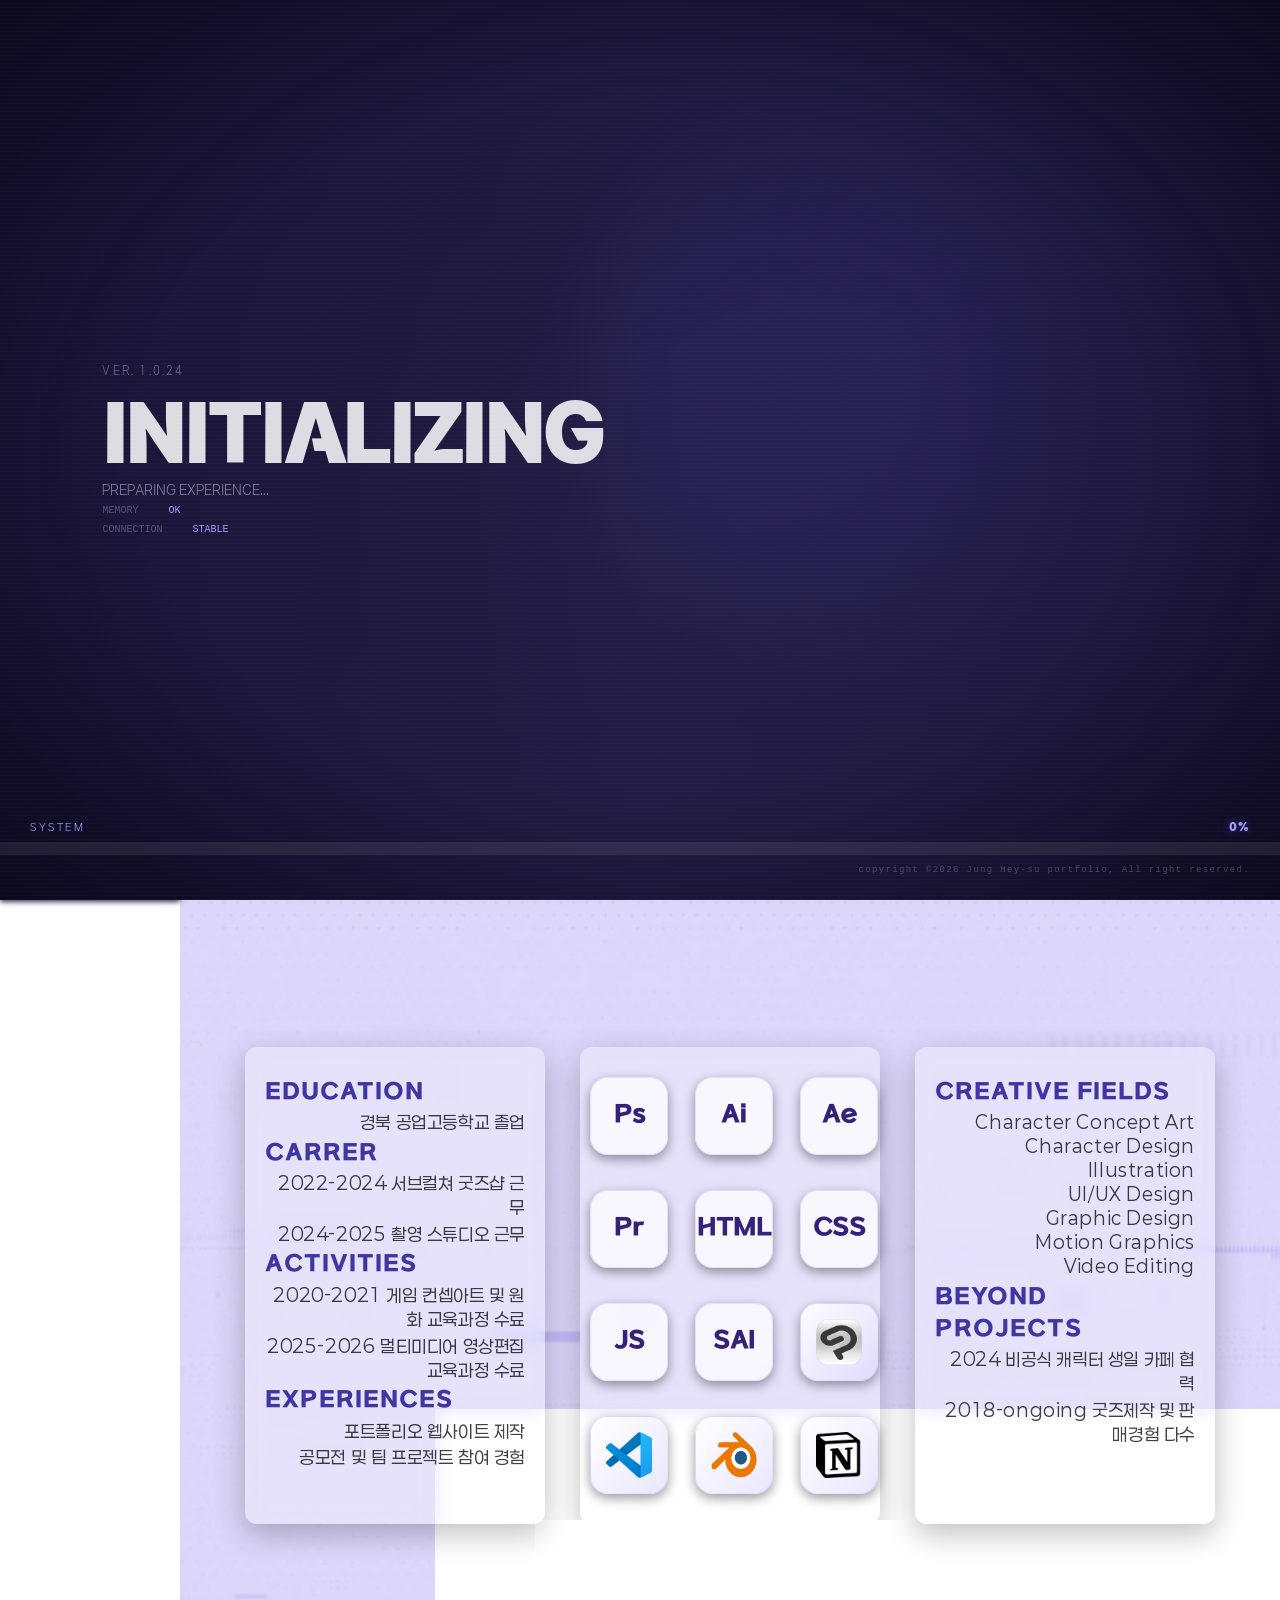
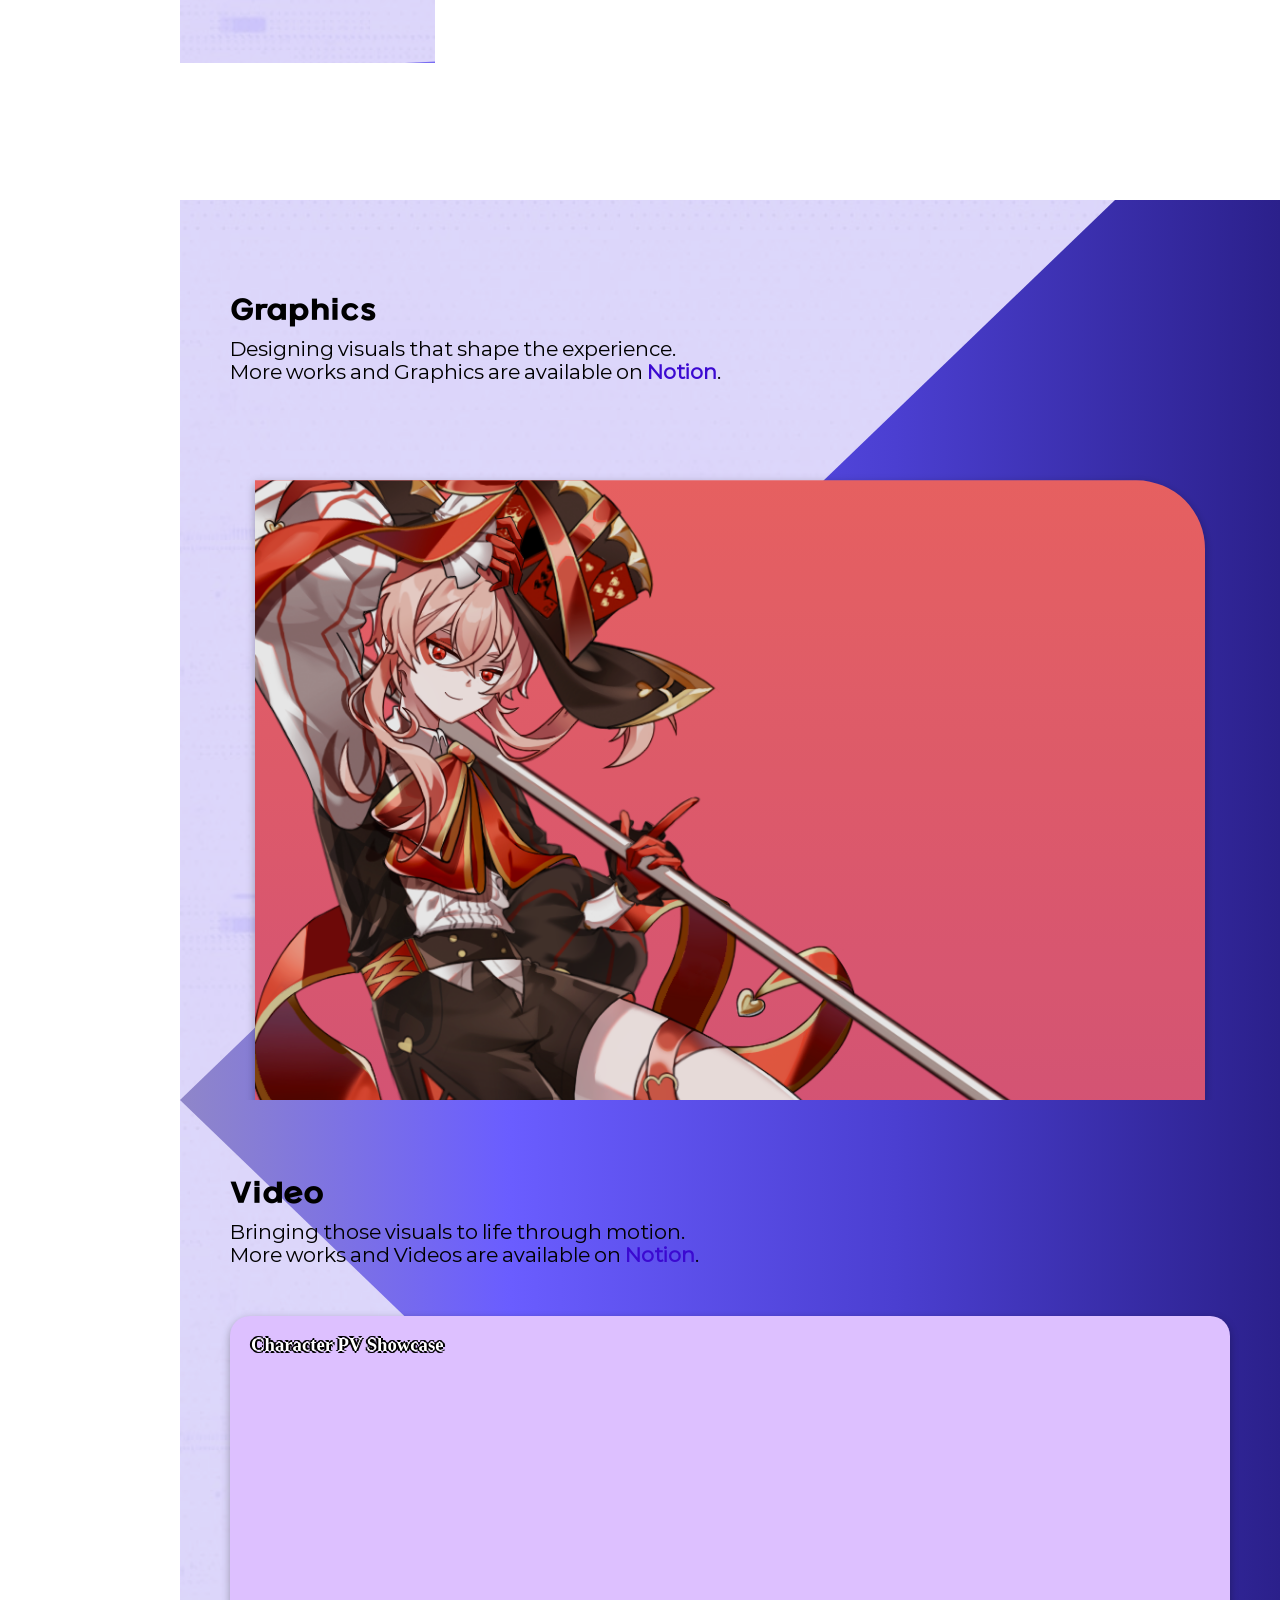
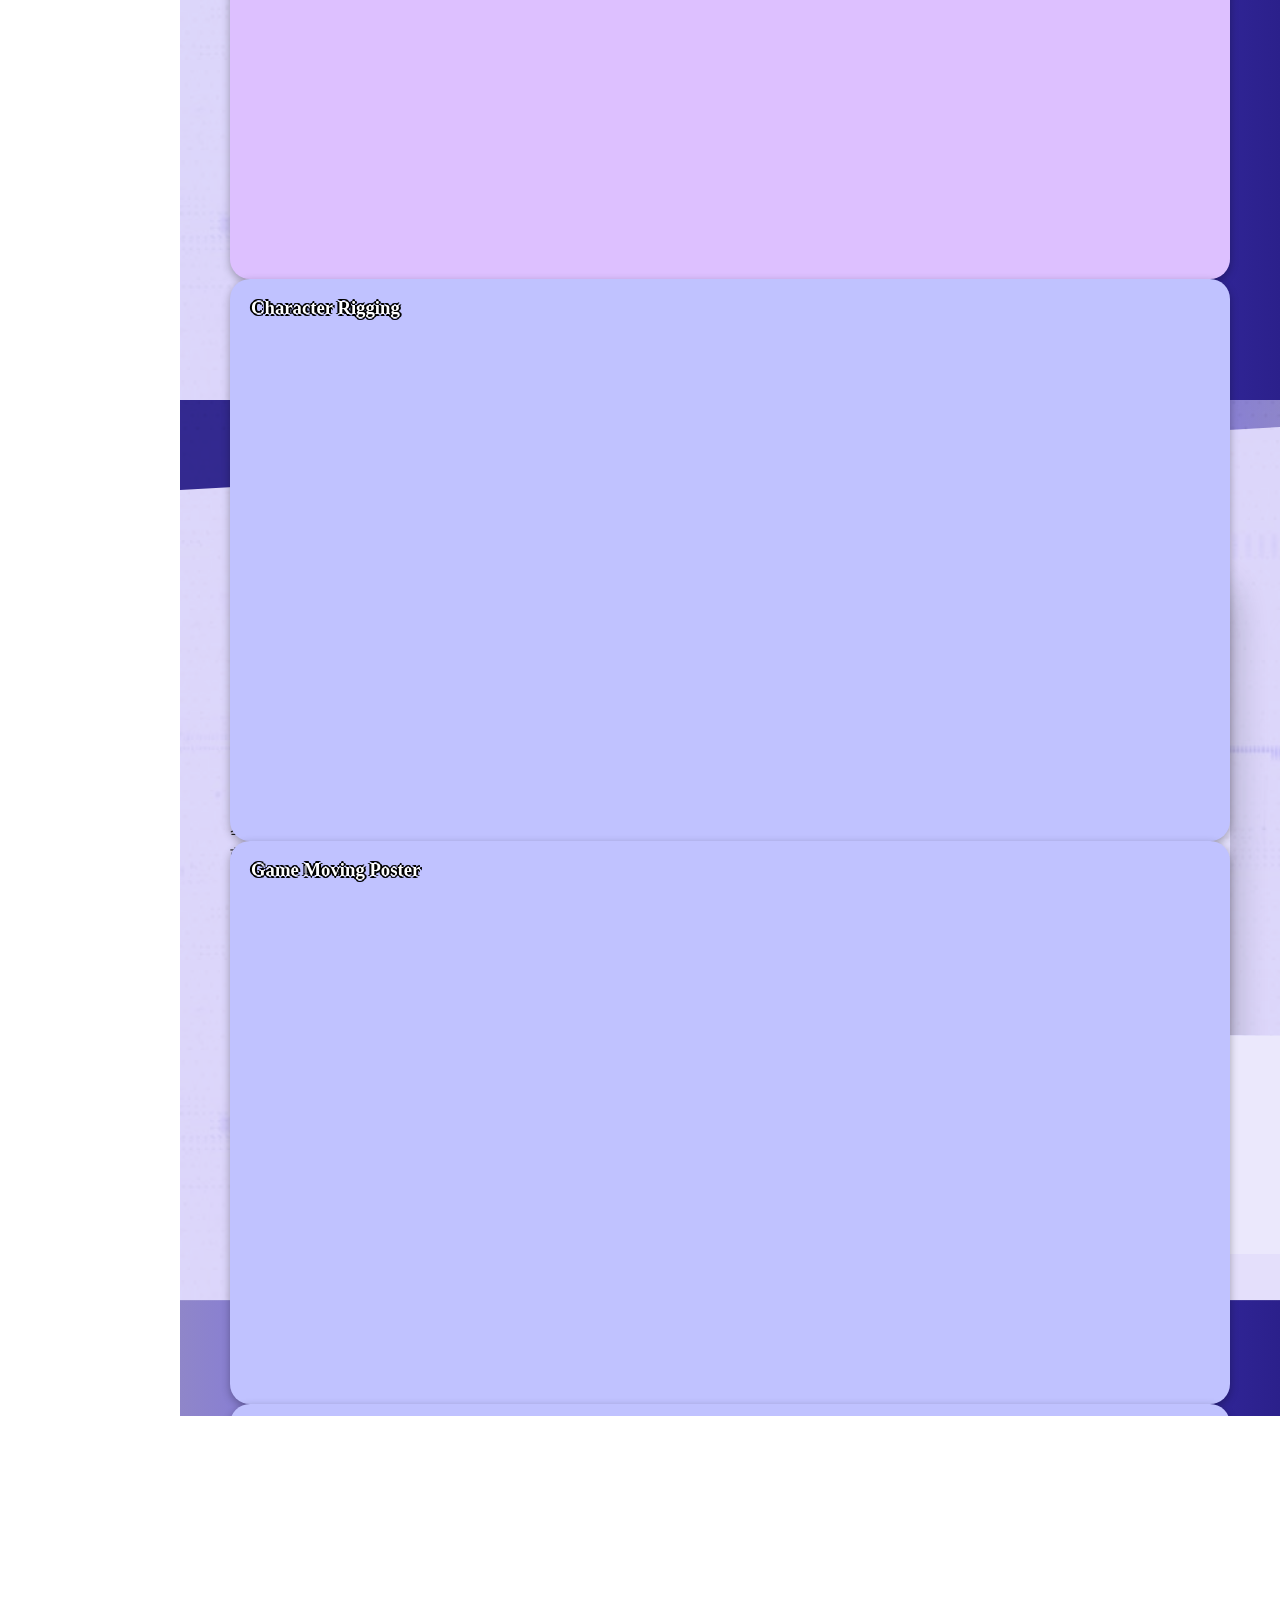
==== commit 79ed1930: "remade-2" ====
--- a/index.html
+++ b/index.html
@@ -37,33 +37,27 @@
 <body>
     <div id="loader">
         <video
-            class="loader-video" autoplay muted loop playsinline preload="auto">
+            class="loader-video"  autoplay muted loop playsinline preload="auto">
+    
             <source src="./image/index/video/loader.mp4" type="video/mp4">
         </video>
-    
+
         <div class="video-overlay"></div>
+    
         <div class="noise"></div>
-    
-        <div class="left-progress">
-            <span class="progress-label">SYSTEM</span>
-    
-            <div class="progress-track">
-                <div class="progress-bar"></div>
-            </div>
-    
-            <div class="percent-text">0%</div>
-        </div>
+
+        <!-- =========================================
+             RIGHT CONTENT
+        ========================================== -->
     
         <div class="right-content">
+    
             <div class="version">VER. 1.0.24</div>
     
-            <h1>
-                INITIALIZING
-            </h1>
-    
-            <p id="loading-status">
-                Preparing experience...
-            </p>
+            <h1>INITIALIZING</h1>
+    
+            <p id="loading-status">Preparing experience...</p>
+    
     
             <div class="system-info">
                 <span>MEMORY</span>
@@ -74,21 +68,60 @@
                 <span>CONNECTION</span>
                 <span>STABLE</span>
             </div>
-        </div>
-    
+    
+        </div>
+    
+    
+        <!-- =========================================
+             BOTTOM PROGRESS
+        ========================================== -->
+    
+        <div class="bottom-progress">
+            <div class="progress-meta">
+                <span class="progress-label">SYSTEM</span>
+                <span class="percent-text">0%</span>
+            </div>
+        
+            <div class="progress-track">
+                <div class="progress-bar"></div>
+            </div>
+            
+        </div>
+    
+        <!-- =========================================
+             COPYRIGHT
+        ========================================== -->
+    
+        <div class="corner-text">
+    
+            copyright &copy;2026 Jung Hey-su portfolio,
+            All right reserved.
+    
+        </div>
+    
+    
+        <!-- =========================================
+             PAGE TRANSITION
+        ========================================== -->
+    
+        <div class="page-transition"></div>
+    
+    </div>
+
+
+    
+        <!-- CORNER -->
         <div class="corner-text">
             copyright &copy;2026 Jung Hey-su portfolio, All right reserved.
         </div>
-
-        <div class="split-curtain">
-        <div class="split-left"></div>
-        <div class="split-right"></div>
-        <div class="split-line"></div></div>
-
+    
+        <!-- PAGE TRANSITION -->
+        <div class="page-transition"></div>
     </div>
 
     <header class="menu">
-        <h2 class="logo">HYPE</h2>
+        <h2 class="logo">DIGITAL PORTFOLIO<br><span>VER. 10.04.26</span></h2>
+
         <ul class="mainmenu">
             <li data-target="main"><a href="#main">MAIN</a></li>
             <li data-target="profile"><a href="#profile">PROFILE</a></li>
@@ -114,7 +147,9 @@
             </ul>
         </div>
     </header>
+
     <a href="#" class="gotop"><span></span></a>
+
     <main>
         <section id="main" class="page1">
             <video class="bg-video" autoplay muted loop playsinline>
--- a/css/index.css
+++ b/css/index.css
@@ -76,8 +76,6 @@
 ::-webkit-scrollbar-track {
     background-color: white;
 }
-
-/* ------------------------------------------- */
 
 /* ------------------------------------------- */
 
@@ -96,11 +94,28 @@
 }
 
 .logo {
+    opacity: 0;
     flex-grow: 1;
     margin-top: 50px;
-    font-family: 'logo';
-    width: 50px;
-    height: 50px;
+
+    width: auto;
+    height: auto;
+
+    font-size: 20px;
+    line-height: 1.3;
+    letter-spacing: .08em;
+}
+
+.logo span {
+    display: inline-block;
+
+    margin-top: 4px;
+
+    font-size: 7px;
+    font-weight: 400;
+
+    letter-spacing: .12em;
+
 }
 
 
@@ -1588,12 +1603,19 @@
 
 /* ------------------------------------------- */
 
+/* =====================================================
+   LOADER
+===================================================== */
+
 #loader {
     position: fixed;
+
     inset: 0;
+
     z-index: 9999;
-    transition: background .25s ease;
+
     display: flex;
+
     align-items: center;
 
     overflow: hidden;
@@ -1614,7 +1636,13 @@
 
     font-family: Arial, sans-serif;
 
-}
+    isolation: isolate;
+}
+
+
+/* =====================================================
+   VIDEO
+===================================================== */
 
 .loader-video {
     position: absolute;
@@ -1627,13 +1655,23 @@
 
     object-fit: cover;
 
-    opacity: 0.3;
-    transform: translate(-50%, -50%);
+    opacity: .3;
+
+    transform:
+        translate(-50%, -50%);
 
     z-index: 0;
 
     pointer-events: none;
-}
+
+    transition:
+        opacity .35s ease;
+}
+
+
+/* =====================================================
+   VIDEO OVERLAY
+===================================================== */
 
 .video-overlay {
     position: absolute;
@@ -1642,75 +1680,55 @@
 
     z-index: 1;
 
-    background:radial-gradient(
-        ellipse at center,
-        transparent 15%,
-        rgba(26, 20, 56, .25) 55%,
-        rgba(10, 7, 25, .9) 100%
+    background:
+        radial-gradient(
+            ellipse at center,
+            transparent 15%,
+            rgba(26, 20, 56, .25) 55%,
+            rgba(10, 7, 25, .9) 100%
         ),
         linear-gradient(
-        90deg,
-        rgba(26, 20, 56, .8),
-        rgba(42, 36, 80, .15) 50%,
-        rgba(26, 20, 56, .7)
+            90deg,
+            rgba(26, 20, 56, .8),
+            rgba(42, 36, 80, .15) 50%,
+            rgba(26, 20, 56, .7)
         );
-        
+
     pointer-events: none;
-}
-
-.left-progress,.right-content,.corner-text {
-    position: relative;
-    z-index: 3;
-}
-
-/* =========================
-   CRT SCANLINE
-========================= */
-
-#loader::after {
-    content: "";
-
-    position: absolute;
-    inset: 0;
-    z-index: 4;
+
+    transition:
+        opacity .35s ease;
+}
+
+
+/* =====================================================
+   NOISE
+===================================================== */
+
+.noise {
+    position: absolute;
+
+    inset: -50%;
+
+    z-index: 2;
+
+    opacity: .035;
 
     pointer-events: none;
 
-    background: repeating-linear-gradient(
-        0deg,
-        rgba(255,255,255,.025) 0px,
-        rgba(255,255,255,.025) 1px,
-        transparent 1px,
-        transparent 4px
-    );
-}
-
-#loader.loaded .right-content,
-#loader.loaded .left-progress {
-    opacity: 0;
-    transform: translateY(-10px);
-    transition: .5s ease;
-}
-
-
-/* =========================
-   NOISE
-========================= */
-
-.noise {
-    position: absolute;
-    inset: -50%;
-    z-index: 2;
-    opacity: .035;
-
-    pointer-events: none;
-
-    background-image: url("noise.png");
-
-    animation: noiseMove .2s steps(2) infinite;
-}
+    background-image:
+        url("noise.png");
+
+    animation:
+        noiseMove .2s steps(2) infinite;
+
+    transition:
+        opacity .35s ease;
+}
+
 
 @keyframes noiseMove {
+
     0% {
         transform: translate(0, 0);
     }
@@ -1730,359 +1748,447 @@
     100% {
         transform: translate(0, 0);
     }
-}
-
-
-/* =========================
-   LEFT PROGRESS
-========================= */
-
-.left-progress {
-    position: relative;
-
-    width: 90px;
-    height: 70vh;
-
-    margin-left: 8vw;
-
-    display: flex;
-    align-items: flex-start;
-}
-
-
-/* SYSTEM */
-
-.progress-label {
-    position: absolute;
-
-    top: -25px;
-    left: -2px;
-
-    font-family: 'loader-font-light';
-    font-size: 10px;
-
-    letter-spacing: .25em;
-
-    color: var(--main-light);
-}
-
-
-/* 바탕 */
-
-.progress-track {
-    position: relative;
-
-    width: 2px;
-    height: 100%;
-
-    background: rgba(162, 155, 255, .15);
-
-    overflow: hidden;
-}
-
-
-/* 실제 로딩바 */
-
-.progress-bar {
-    position: absolute;
-
-    top: 0;
-    left: 0;
-
-    width: 100%;
-    height: 0%;
-
-    background: linear-gradient(
-        to bottom,
-        var(--main-light),
-        var(--main-color),
-        var(--main-dark)
-    );
-
-    box-shadow:
-        0 0 8px var(--main-color),
-        0 0 20px rgba(106, 93, 255, .65),
-        0 0 40px rgba(106, 93, 255, .3);
-}
-
-
-/* 퍼센트 */
-
-.percent-text {
-    position: absolute;
-
-    left: 18px;
-    top: 0;
-
-    font-family: 'loader-font';
-    font-size: 13px;
-
-    color: var(--main-light);
-
-    white-space: nowrap;
-
-    text-shadow:
-        0 0 8px rgba(106, 93, 255, .8);
-}
-
-
-/* =========================
+
+}
+
+
+/* =====================================================
+   SCANLINE
+===================================================== */
+
+#loader::after {
+    content: "";
+
+    position: absolute;
+
+    inset: 0;
+
+    z-index: 4;
+
+    pointer-events: none;
+
+    background:
+        repeating-linear-gradient(
+            0deg,
+            rgba(255,255,255,.025) 0px,
+            rgba(255,255,255,.025) 1px,
+            transparent 1px,
+            transparent 4px
+        );
+
+    transition:
+        opacity .3s ease;
+}
+
+
+/* =====================================================
    RIGHT CONTENT
-========================= */
+===================================================== */
 
 .right-content {
     position: relative;
-    z-index: 2;
-    
-    margin-left: 5vw;
+
+    z-index: 3;
+
+    margin-left: 8vw;
 }
 
 
 .version {
     margin-bottom: 20px;
 
-    font-family: 'loader-font-light';
+    font-family:
+        'loader-font-light';
+
     font-size: 11px;
 
     letter-spacing: .2em;
 
-    color: rgba(229, 222, 255, .4);
+    color:
+        rgba(229,222,255,.4);
 }
 
 
 .right-content h1 {
+
     margin: 0;
 
-    font-size: clamp(40px, 6vw, 90px);
+    font-size:
+        clamp(40px, 6vw, 90px);
+
     font-weight: 700;
-    font-family: 'loader-font';
+
+    font-family:
+        'loader-font';
+
     letter-spacing: -.04em;
 
-    color: rgba(255, 255, 255, 0.85);
-}
-
-@keyframes blink {
-    50% {
-        opacity: .2;
-    }
+    color:
+        rgba(255,255,255,.85);
 }
 
 
 #loading-status {
+
     margin-top: 12px;
 
-    color: rgba(229, 222, 255, .5);
-
-    transition: opacity .25s ease, transform .25s ease;
-    font-family: 'loader-font-light';
+    color:
+        rgba(229,222,255,.5);
+
+    font-family:
+        'loader-font-light';
+
     font-size: 13px;
 
     text-transform: uppercase;
-}
-
-
-/* =========================
-   SYSTEM INFO
-========================= */
-
-.system-info {
-    display: flex;
-
-    gap: 30px;
-
-    margin-top: 8px;
-
-    font-family: monospace;
-    font-size: 10px;
-
-    color: rgba(229, 222, 255, .3);
-}
-
-
-.system-info span:last-child {
-    color: var(--main-light);
-}
-
-
-/* =========================
-   CORNER
-========================= */
-
-.corner-text {
-    position: absolute;
-
-    right: 30px;
-    bottom: 25px;
-
-    font-family: monospace;
-    font-size: 9px;
-
-    letter-spacing: .15em;
-
-    color: rgba(229, 222, 255, .25);
-}
-
-/* =========================
-   SPLIT CURTAIN
-========================= */
-
-.split-curtain {
-    position: absolute;
-    inset: 0;
-    z-index: 20;
-    pointer-events: none;
-}
-
-
-/* 패널 */
-
-.split-left,
-.split-right {
-    position: absolute;
-
-    top: 0;
-
-    width: 50%;
-    height: 100%;
-
-    background-image: url('../image/index/graphics/6397248_3284182\ copy2.jpg');
-    background-repeat: no-repeat;
-    background-size: 200% 100%;
-
-    background-blend-mode: multiply;
-
-    will-change: transform;
-
-    transition:
-        transform 1.1s cubic-bezier(.76, 0, .24, 1);
-}
-
-
-/* 처음에는 양쪽 바깥 */
-
-.split-left {
-    left: 0;
-
-    background-position: left center;
-
-    transform: translate3d(-100%, 0, 0);
-}
-
-.split-right {
-     right: 0;
-
-    background-position: right center;
-
-    transform: translate3d(100%, 0, 0);
-}
-
-
-/* =========================
-   중앙으로 닫힘
-========================= */
-
-#loader.curtain-active .split-left {
-    transform: translate3d(0, 0, 0);
-}
-
-#loader.curtain-active .split-right {
-    transform: translate3d(0, 0, 0);
-}
-
-
-/* =========================
-   중앙에서 좌우로 열림
-========================= */
-
-#loader.is-opening .split-left {
-    transform: translate3d(-100%, 0, 0);
-}
-
-#loader.is-opening .split-right {
-    transform: translate3d(100%, 0, 0);
-}
-
-
-/* =========================
-   CENTER LINE
-========================= */
-
-.split-line {
-    position: absolute;
-
-    top: 0;
-    left: 50%;
-
-    width: 1px;
-    height: 100%;
-
-    z-index: 21;
-
-    background: var(--main-light);
-
-    box-shadow:
-        0 0 8px var(--main-light),
-        0 0 20px var(--main-color),
-        0 0 50px rgba(106, 93, 255, .7);
-
-    opacity: 0;
-
-    transform:
-        translateX(-50%)
-        scaleY(0);
-
-    transform-origin: center;
-
-    transition:
-        opacity .2s ease,
-        transform .4s ease;
-}
-
-
-/* 중앙선 등장 */
-
-#loader.line-active .split-line {
-    opacity: 1;
-
-    transform:
-        translateX(-50%)
-        scaleY(1);
-}
-
-
-/* =========================
-   커튼이 열리기 시작하면
-   중앙선도 동시에 사라짐
-========================= */
-
-#loader.is-opening {
-    background: transparent;
-}
-
-
-#loader.is-opening .split-line {
-    opacity: 0;
-    transform:
-        translateX(-50%)
-        scaleY(0);
 
     transition:
         opacity .25s ease,
         transform .25s ease;
 }
 
-#loader.is-opening .loader-video,
-#loader.is-opening .video-overlay,
-#loader.is-opening .noise,
-#loader.is-opening .left-progress,
-#loader.is-opening .right-content,
-#loader.is-opening .corner-text {
+
+/* =====================================================
+   SYSTEM INFO
+===================================================== */
+
+.system-info {
+
+    display: flex;
+
+    gap: 30px;
+
+    margin-top: 8px;
+
+    font-family: monospace;
+
+    font-size: 10px;
+
+    color:
+        rgba(229,222,255,.3);
+}
+
+
+.system-info span:last-child {
+
+    color:
+        var(--main-light);
+}
+
+
+/* =====================================================
+   BOTTOM PROGRESS
+===================================================== */
+
+.bottom-progress {
+    position: absolute;
+    left: 0;
+    bottom: 45px;
+
+    width: 100%;
+
+    z-index: 3;
+}
+
+
+/* =====================================================
+   PROGRESS META
+===================================================== */
+
+.progress-meta {
+    padding: 0 30px;
+    margin-bottom: 10px;
+
+    display: flex;
+    justify-content: space-between;
+    align-items: center;
+}
+
+
+/* SYSTEM */
+
+.progress-label {
+
+    font-family:
+        'loader-font-light';
+
+    font-size: 10px;
+
+    letter-spacing: .25em;
+
+    color:
+        var(--main-light);
+}
+
+
+/* PERCENT */
+
+.percent-text {
+
+    font-family:
+        'loader-font';
+
+    font-size: 11px;
+
+    letter-spacing: .08em;
+
+    color:
+        var(--main-light);
+
+    text-shadow:
+        0 0 8px
+        rgba(106,93,255,.5);
+
+    white-space: nowrap;
+}
+
+
+/* =====================================================
+   TRACK
+===================================================== */
+
+.progress-track {
+    width: 100%;
+    height: 13px;
+
+    background: rgba(255,255,255,.08);
+
+    overflow: hidden;
+}
+
+
+/* =====================================================
+   PROGRESS BAR
+===================================================== */
+
+.progress-bar {
+    width: 100%;
+    height: 100%;
+
+    transform: scaleX(0);
+    transform-origin: left center;
+
+    background: linear-gradient(
+        90deg,
+        var(--main-dark),
+        var(--main-color),
+        var(--main-light)
+    );
+}
+
+
+/* 진행 끝부분 */
+
+.progress-bar::after {
+
+    content: "";
+
+    position: absolute;
+
+    top: 50%;
+
+    right: 0;
+
+    width: 3px;
+
+    height: 10px;
+
+    transform:
+        translateY(-50%);
+
+    background:
+        var(--main-light);
+
+    box-shadow:
+        0 0 6px
+        var(--main-light),
+
+        0 0 15px
+        var(--main-color);
+}
+
+
+/* =====================================================
+   COPYRIGHT
+===================================================== */
+
+.corner-text {
+
+    position: absolute;
+
+    right: 30px;
+
+    bottom: 25px;
+
+    font-family: monospace;
+
+    font-size: 9px;
+
+    letter-spacing: .15em;
+
+    color:
+        rgba(229,222,255,.25);
+
+    z-index: 3;
+}
+
+
+/* =====================================================
+   LOADED
+===================================================== */
+
+#loader.loaded .right-content,
+#loader.loaded .bottom-progress,
+#loader.loaded .corner-text {
+
     opacity: 0;
-    transition: opacity .25s ease;
-}
-
-#loader.is-opening::after {
+
+    transform:
+        translateY(-10px);
+
+    transition:
+        opacity .35s ease,
+        transform .35s ease;
+}
+
+
+/* =====================================================
+   PAGE TRANSITION
+===================================================== */
+
+.page-transition {
+
+    position: absolute;
+
+    inset: 0;
+
+    z-index: 20;
+
+    pointer-events: none;
+
+    background:
+        linear-gradient(
+            to bottom,
+            var(--main-light),
+            var(--main-color),
+            var(--main-dark)
+        );
+
+    transform:
+        scaleY(0);
+
+    transform-origin:
+        bottom;
+
+    will-change:
+        transform;
+
+    transition:
+        transform .8s
+        cubic-bezier(.76,0,.24,1);
+}
+
+
+/* =====================================================
+   FILL
+   아래 → 위
+===================================================== */
+
+#loader.transition-fill
+.page-transition {
+
+    transform:
+        scaleY(1);
+
+    transform-origin:
+        bottom;
+}
+
+
+/* =====================================================
+   REVEAL
+   위 → 아래
+===================================================== */
+
+#loader.transition-reveal
+.page-transition {
+
+    transform:
+        scaleY(0);
+
+    transform-origin:
+        top;
+
+    transition:
+        transform .75s
+        cubic-bezier(.76,0,.24,1);
+}
+
+
+/* =====================================================
+   REVEAL 시 로딩 화면 제거
+===================================================== */
+
+#loader.transition-reveal {
+
+    background:
+        transparent;
+}
+
+
+#loader.transition-reveal
+.loader-video,
+
+#loader.transition-reveal
+.video-overlay,
+
+#loader.transition-reveal
+.noise {
+
     opacity: 0;
-    transition: opacity .25s ease;
-}
-
+}
+
+
+#loader.transition-reveal::after {
+
+    opacity: 0;
+}
+
+
+/* =====================================================
+   HIDDEN
+===================================================== */
+
+#loader.hidden {
+
+    display: none;
+}
+
+
+/* =====================================================
+   MOBILE
+===================================================== */
+
+@media (max-width: 768px) {
+
+    .right-content {
+
+        margin-left: 6vw;
+    }
+
+
+    .bottom-progress {
+
+        bottom: 35px;
+
+        padding:
+            0 6vw;
+    }
+
+
+    .progress-track {
+
+        height: 3px;
+    }
+
+}
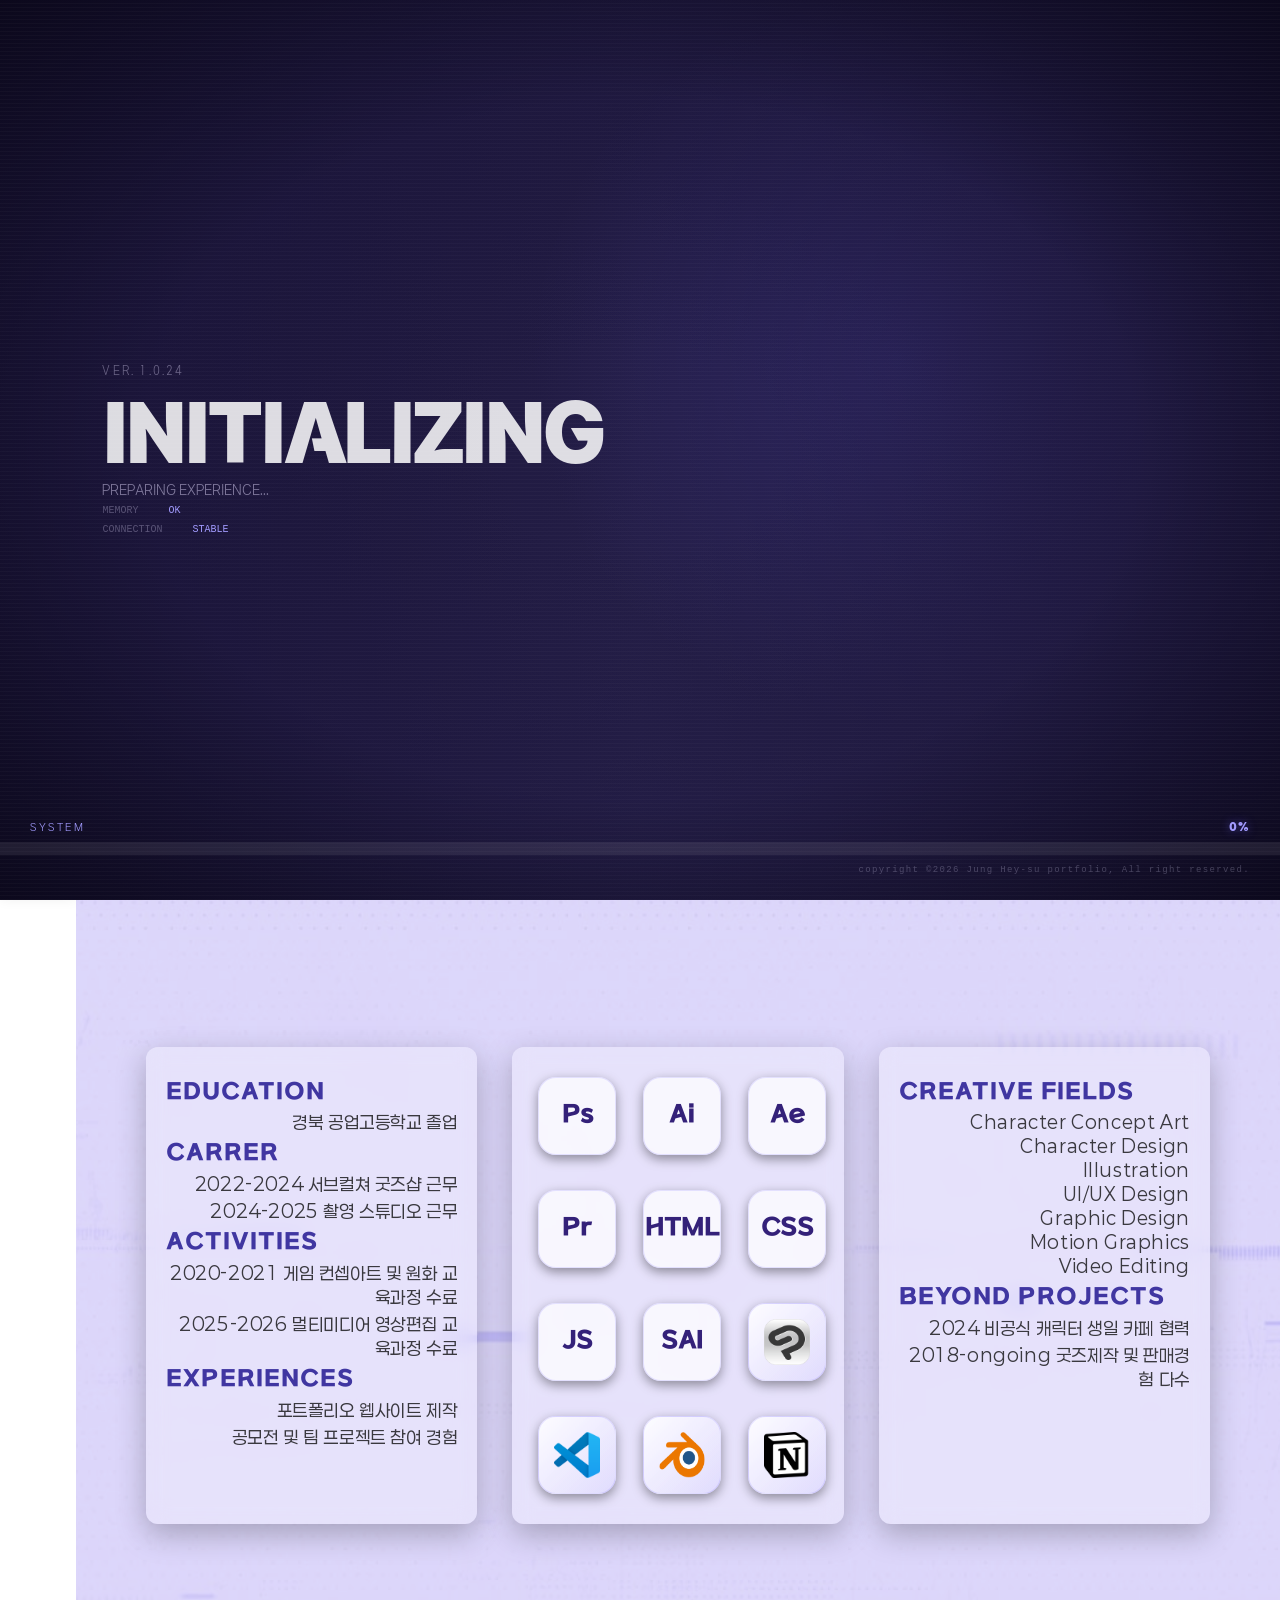
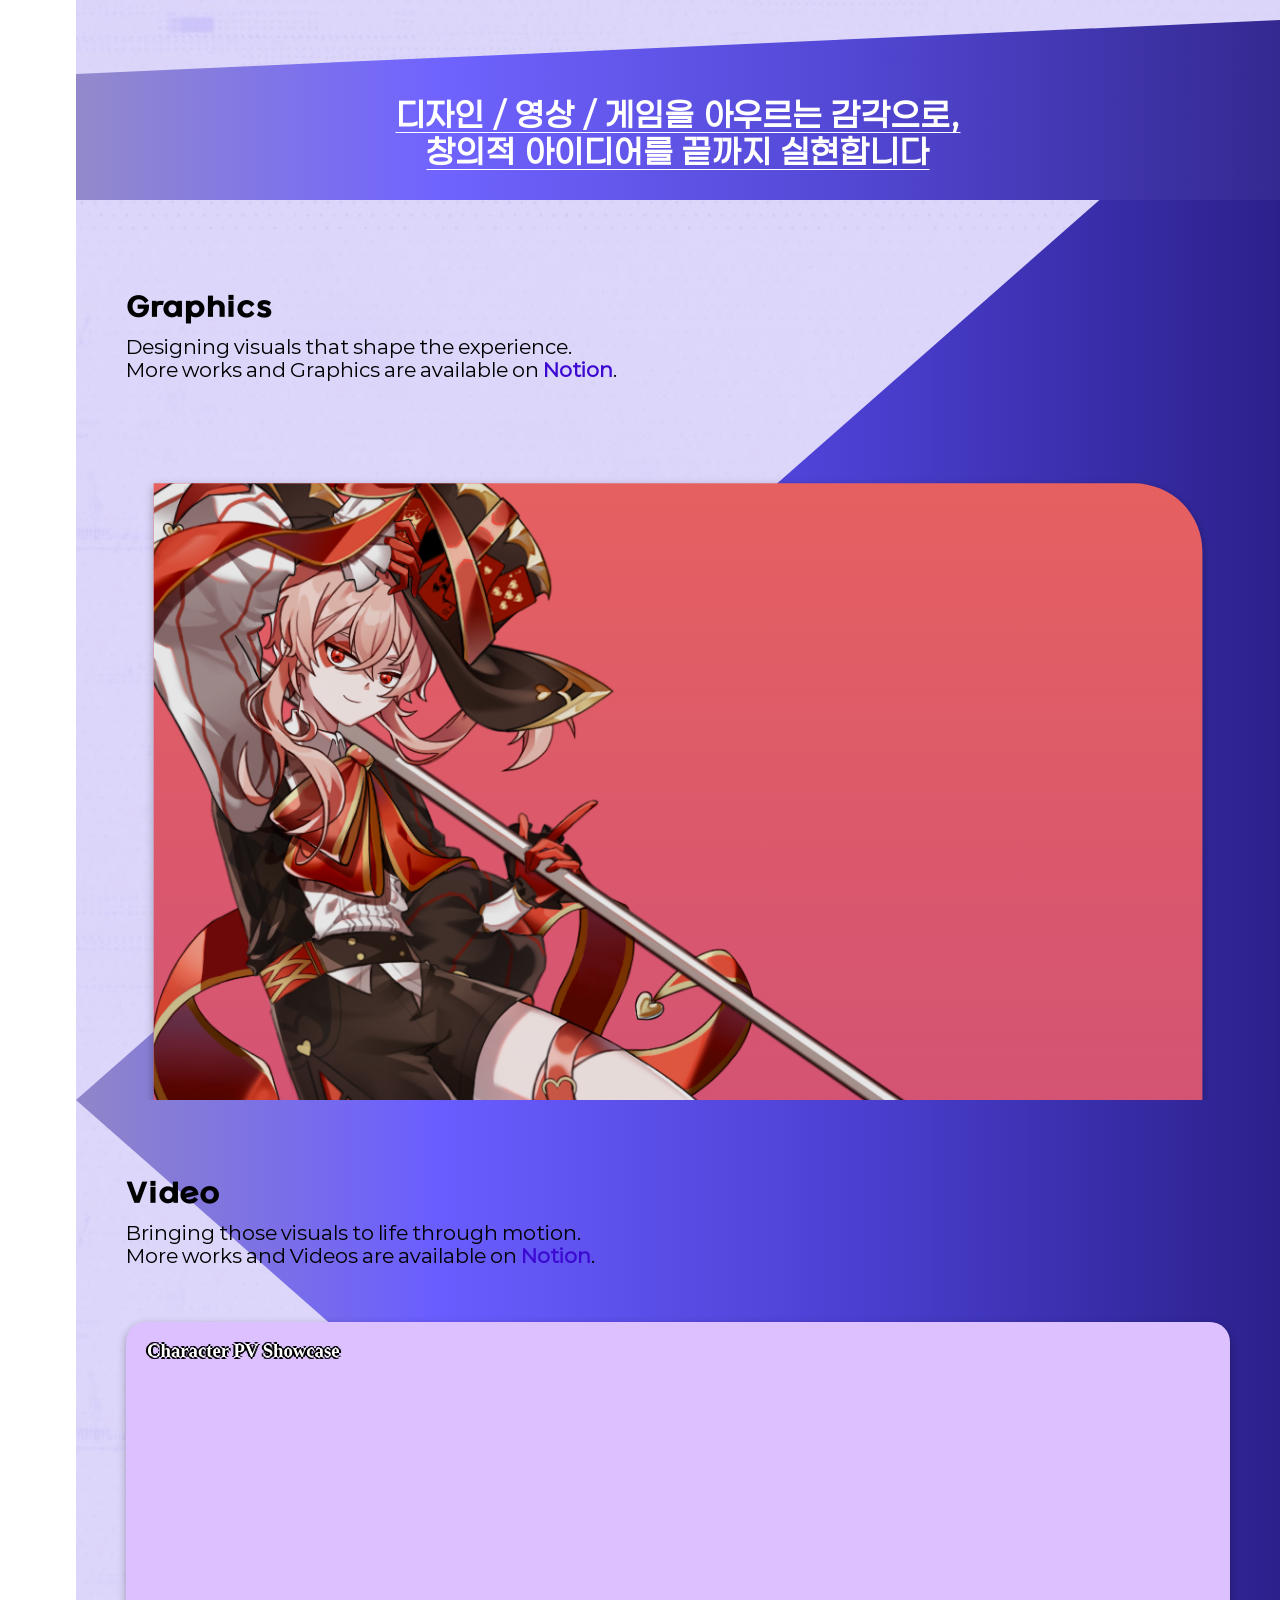
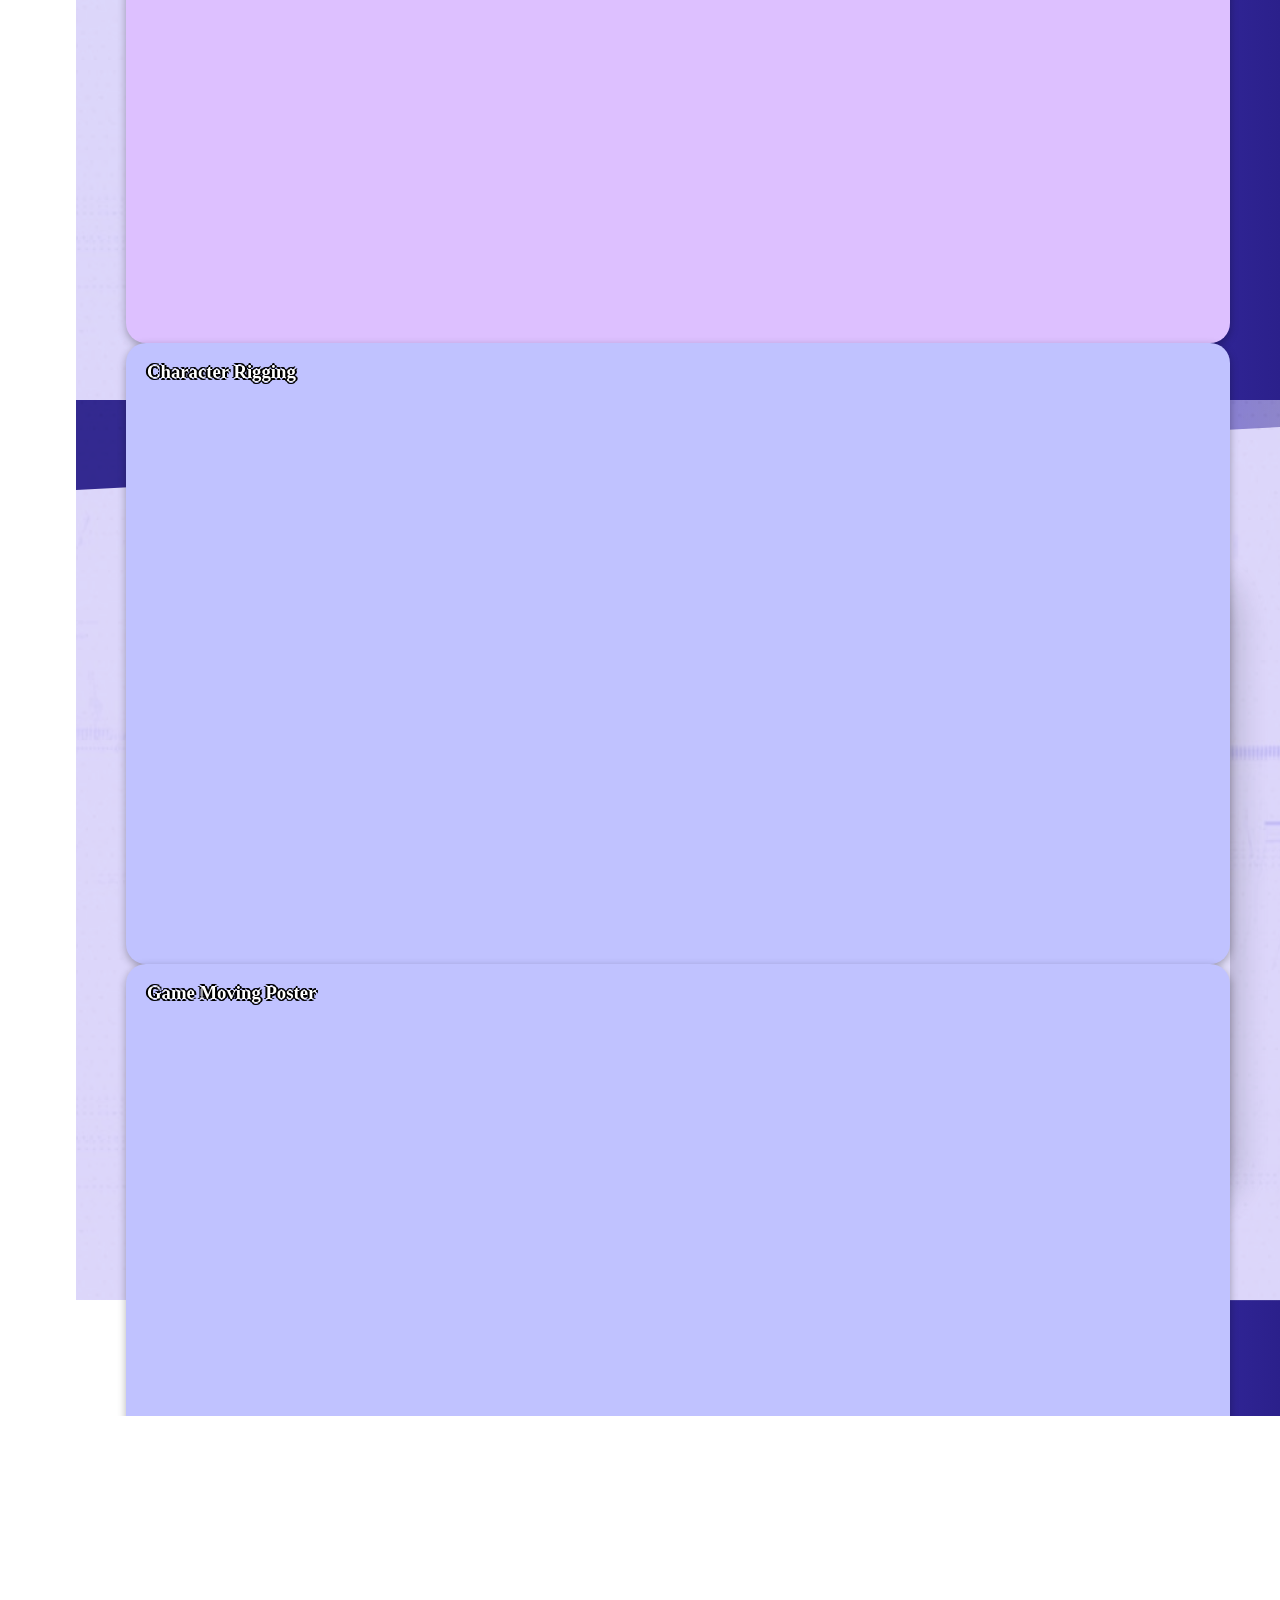
==== commit c670161b: "remade-3" ====
--- a/index.html
+++ b/index.html
@@ -38,27 +38,18 @@
     <div id="loader">
         <video
             class="loader-video"  autoplay muted loop playsinline preload="auto">
-    
             <source src="./image/index/video/loader.mp4" type="video/mp4">
         </video>
 
         <div class="video-overlay"></div>
-    
+
         <div class="noise"></div>
-
-        <!-- =========================================
-             RIGHT CONTENT
-        ========================================== -->
     
         <div class="right-content">
-    
             <div class="version">VER. 1.0.24</div>
-    
             <h1>INITIALIZING</h1>
-    
             <p id="loading-status">Preparing experience...</p>
-    
-    
+
             <div class="system-info">
                 <span>MEMORY</span>
                 <span>OK</span>
@@ -68,13 +59,7 @@
                 <span>CONNECTION</span>
                 <span>STABLE</span>
             </div>
-    
-        </div>
-    
-    
-        <!-- =========================================
-             BOTTOM PROGRESS
-        ========================================== -->
+        </div>
     
         <div class="bottom-progress">
             <div class="progress-meta">
@@ -88,51 +73,55 @@
             
         </div>
     
-        <!-- =========================================
-             COPYRIGHT
-        ========================================== -->
-    
         <div class="corner-text">
-    
             copyright &copy;2026 Jung Hey-su portfolio,
             All right reserved.
-    
-        </div>
-    
-    
-        <!-- =========================================
-             PAGE TRANSITION
-        ========================================== -->
-    
-        <div class="page-transition"></div>
-    
-    </div>
-
-
-    
-        <!-- CORNER -->
-        <div class="corner-text">
-            copyright &copy;2026 Jung Hey-su portfolio, All right reserved.
-        </div>
-    
-        <!-- PAGE TRANSITION -->
+        </div>
+    
         <div class="page-transition"></div>
     </div>
 
     <header class="menu">
-        <h2 class="logo">DIGITAL PORTFOLIO<br><span>VER. 10.04.26</span></h2>
+        <div class="logo-area">
+            <!-- 나중에 이미지 로고를 넣으세요 -->
+        </div>
 
         <ul class="mainmenu">
-            <li data-target="main"><a href="#main">MAIN</a></li>
-            <li data-target="profile"><a href="#profile">PROFILE</a></li>
-            <li data-target="portfolio"><a href="#portfolio">PORTFOLIO</a></li>
-            <li data-target="contact"><a href="#contact">CONTACT</a></li>
+            <li data-target="main">
+             <a href="#main">
+                 <span class="menu-number">01</span>
+                 <span class="menu-text">MAIN</span>
+             </a>
+         </li>
+    
+         <li data-target="profile">
+             <a href="#profile">
+                 <span class="menu-number">02</span>
+                 <span class="menu-text">PROFILE</span>
+             </a>
+         </li>
+    
+         <li data-target="portfolio">
+             <a href="#portfolio">
+                 <span class="menu-number">03</span>
+                 <span class="menu-text">PORTFOLIO</span>
+             </a>
+         </li>
+    
+         <li data-target="contact">
+             <a href="#contact">
+                 <span class="menu-number">04</span>
+                 <span class="menu-text">CONTACT</span>
+             </a>
+         </li>
         </ul>
+
         <div class="icon">
             <a href="https://open.kakao.com/me/heysu" target="_blank"><i class="fa-brands fa-kakao-talk"></i>
             </a>
             <a href="https://hs-portfolio.notion.site/PORTFOLIO-32fc4e1841bc80cf80d5e081bb9c144f?pvs=143" target="_blank"><i class="fa-brands fa-notion"></i></a>
         </div>
+
         <div class="mobile">
             <div class="hamburger">
                 <span></span>
@@ -153,25 +142,25 @@
     <main>
         <section id="main" class="page1">
             <video class="bg-video" autoplay muted loop playsinline>
-                <source src="image/index/video/bg.mp4" type="video/mp4">
+                <source src="image/index/video/bg-1.mp4" type="video/mp4">
             </video>
-            <div class="mouse-light"></div>
             <div class="title">
+                <h2>GRAPHICS & VIDEO</h2>
                 <h1>PORTFOLIO</h1>
-                <h2>GRAPHICS & VIDEO</h2>
             </div>
             <div class="ui-line">
                 <span class="left">TechAlpha_0.14</span>
                 <span class="right">&copy;2026 Jung Hey-su</span>
             </div>
             <ul class="side-menu">
-                <li>Visual Story telling</li>
-                <li>Creative Pipeline</li>
+                <li>Character Art</li>
+                <li>Illustration</li>
                 <li>Motion Design</li>
-                <li>Game UI/UX</li>
+                <li>Cinematic Design</li>
             </ul>
             <div class="press-start">SCROLL TO START</div>
         </section>
+
         <section id="profile" class="page2">
             <div class="box1">
                 <h2>EDUCATION</h2>
--- a/css/index.css
+++ b/css/index.css
@@ -80,125 +80,187 @@
 /* ------------------------------------------- */
 
 .menu {
+    position: fixed;
+    top: 0;
+    left: 0;
+    width: 76px;
+    height: 100vh;
     display: flex;
     flex-direction: column;
-    position: fixed;
+    align-items: center;
+    background: #fff;
+    z-index: 999;
+    overflow: hidden;
+    border: none;
+    outline: none;
+    transition:width 0.45s cubic-bezier(.22, .61, .36, 1);
+    box-shadow: 0px 0 12px rgba(0, 0, 0, 0.06);
+}
+
+.menu:hover {
     width: 180px;
+}
+
+.logo-area {
+    width: 100%;
+    height: 150px;
+    flex-shrink: 0;
+    display: flex;
+    align-items: center;
+    justify-content: center;
+    box-sizing: border-box;
+}
+
+.logo-area img {
+    width: 125px;
+    height: auto;
+    opacity: 0;
+    transform: translateX(-10px);
+    transition:
+        opacity 0.3s ease,
+        transform 0.4s ease;
+}
+
+.menu:hover .logo-area img {
+    opacity: 1;
+    transform: translateX(0);
+}
+
+.menu ul {
+    margin: 0;
+    padding: 0;
+    list-style: none;
+}
+
+.mainmenu {
+    width: 100%;
+    display: flex;
+    flex-direction: column;
+    margin-top: 100px;
+}
+
+.mainmenu li {
+    width: 100%;
+    height: 80px;
+}
+
+.menu .mainmenu a {
+    position: relative;
+    width: 100%;
+    height: 70px;
+    padding: 0 15px;
+    box-sizing: border-box;
+    display: flex;
+    align-items: center;
+    gap: 10px;
+    color: #222;
+    text-decoration: none;
+    font-family: 'menu', sans-serif;
+    font-size: 12px;
+    font-weight: 500;
+    letter-spacing: .18em;
+    transition:
+        background-color 0.25s ease,
+        color 0.25s ease;
+}
+
+.menu-number {
+    width: 40px;
+    flex-shrink: 0;
+    color: #999;
+    font-family: 'en', sans-serif;
+    font-size: 8.5px;
+    letter-spacing: .08em;
+    text-align: center;
+    transition: color 0.25s ease;
+}
+
+.menu-text {
+    white-space: nowrap;
+    opacity: 0;
+    transform: translateX(-10px);
+    transition:
+        opacity 0.25s ease,
+        transform 0.35s ease;
+}
+
+.menu:hover .menu-text {
+    opacity: 1;
+    transform: translateX(0);
+}
+
+.menu .mainmenu a::before {
+    content: '';
+    position: absolute;
+    left: 0;
+    top: 0;
+    width: 7px;
+    height: 0;
+    background-color: var(--main-color);
+    transition: height 0.25s ease;
+}
+
+.menu .mainmenu a:hover::before {
     height: 100%;
-    top: 0;left: 0;
-    box-shadow: 0 2px 5px rgb(61, 53, 93);
-    text-align: center;
+}
+
+.menu .mainmenu a:hover {
+   background-color: #f4f4f4;
+   color: #111;
+}
+
+.menu .mainmenu a:hover .menu-number {
+    color: var(--main-color);
+}
+
+.menu .icon {
+    width: 100%;
+    margin-top: auto;
+    margin-bottom: 30px;
+    display: flex;
+    flex-direction: column;
     align-items: center;
-    z-index: 999;
-    background-color: white;
-}
-
-.logo {
-    opacity: 0;
-    flex-grow: 1;
-    margin-top: 50px;
-
-    width: auto;
-    height: auto;
-
+    gap: 15px;
     font-size: 20px;
-    line-height: 1.3;
-    letter-spacing: .08em;
-}
-
-.logo span {
-    display: inline-block;
-
-    margin-top: 4px;
-
-    font-size: 7px;
-    font-weight: 400;
-
-    letter-spacing: .12em;
-
-}
-
-
-.menu ul {
-    list-style: none;
-}
-.mainmenu li {
-    height: 15%;
-    align-items: center;
-    font-family: 'menu';
-    letter-spacing: 1px;
-    font-size: 0.9rem;
-}
-.mainmenu {
-    flex-grow: 3;
-    display: flex;
-    flex-direction: column;
-    justify-content: flex-start; 
-    align-items: center;
-}
-
-.menu .mainmenu a {
-    display: block;
-    width: 180px;
-    height: 80px;
-    line-height: 80px;
-    text-align: center;
-    position: relative;
+    transition:
+        opacity 0.3s ease,
+        transform 0.35s ease;
+}
+
+.menu:hover .icon {
+    flex-direction: row;
+    justify-content: center;
+    gap: 35px;
+}
+
+.menu .icon a {
+    color: #777;
     text-decoration: none;
-    color: black;
-    font-weight: bold;
-}
-.menu .mainmenu a:hover {
-    height: 80px;
-    background-color: var(--main-color);
-    color: white;
-    cursor: pointer;
-}
-.menu .mainmenu a::after {
-    content: '';
-    position: absolute;
-background-color: var(--main-dark);
-    width: 0px;
-    height: 80px;
-    left: 0;
-}
-.menu .mainmenu a:hover::after {
-    content: '';
-    position: absolute;
-    background-color: var(--main-dark);
-    width: 5px;
-    height: 80px;
-    left: 3px;
-    animation: menuhover 0.2s;
-}
-
-@keyframes menuhover {
-    from {width: 0px; height: 0px;}
-    to {width: 5px; height: 80px;}
-}
-
-.menu .icon {
-    margin-bottom: 45px;
-    display: flex;
-    gap: 35px;
-    font-size: 1.8rem;
-    cursor: pointer;
-    color: black; 
-    text-decoration: none;
-}
-.menu .icon a:link,
-.menu .icon a:visited {
-    color: black;
-    text-decoration: none;
-}
-
-.menu .icon a:hover,
-.menu .icon a:active {
-    color: #6a5dff;
+    transition:
+        color 0.2s ease,
+        transform 0.2s ease;
+}
+
+.menu .icon a:hover {
+    color: #111;
+    transform: translateY(-2px);
 }
 
 .menu .icon i {
     color: inherit;
+}
+
+main {
+    width: calc(100% - 76px);
+    margin-left: 76px;
+    transition:
+        width 0.45s cubic-bezier(.22, .61, .36, 1),
+        margin-left 0.45s cubic-bezier(.22, .61, .36, 1);
+}
+
+body:has(.menu:hover) main {
+    width: calc(100% - 180px);
+    margin-left: 180px;
 }
 
 .fa-kakao-talk {
@@ -273,202 +335,209 @@
 
 /* ------------------------------------------- */
 
-main {
-    width: calc(100% - 180px);
-    margin-left: 180px;
-}
-
-/* ------------------------------------------- */
-
 .page1 {
     position: relative;
     width: 100%;
     height: 100vh;
     overflow: hidden;
-    background:#e4dffb;
-    color: #000;
+    background: #111;
+    color: #fff;
 }
 
 .page1::after {
     content: "";
     position: absolute;
-    left: 0; bottom: 0;
-    width: 100%;
-    height: 180px;
-    background: linear-gradient(
-    -90deg,
-    rgb(43, 32, 139) 0%,
-    #4b3fd1 35%,
-    #6a5dff 70%,
-    #8f86c9 100%);
-    clip-path: polygon(0 30%, 100% 0%, 100% 100%, 0% 100%);
-    z-index: 1;
-    filter: blur(0.5px);
-    opacity: 0.95;
-}
-.page1::before {
-    content: "";
-    position: absolute;
-    left: 0;top: 0;
-    width: 50%;
-    height: 90px;
-    background: linear-gradient(
-        -90deg,
-        rgb(43, 32, 139) 10%,
-        #4b3fd1 35%,
-        #6a5dff 70%,
-        #8f86c9 100%
-    );
-    clip-path: polygon(0 0, 100% 0, 100% 0%, 0 100%);
-    opacity: 0.7;
-    filter: blur(0.5px);
-    z-index: 1;
-}
-
-.bg-video {
-    position: absolute;
-    top: 0;
     left: 0;
-    width: 100%;
-    height: 100%;
-    object-fit: cover;
-    z-index: 0;
-    pointer-events: none;
-}
-
-.title {
-    position: absolute;
-    top: 50%;left: 50%;
-    transform: translate(-50%, -50%);
-    text-align: center;
-    z-index: 3;
-}
-
-.title h1 {
-    font-size: clamp(3rem, 8vw, 10rem);
-    font-weight: 900;
-    color: #111;
-    text-shadow:
-        0 0 10px rgba(106,93,255,0.5),
-        0 0 30px rgba(106,93,255,0.3),
-        0 0 80px rgba(106,93,255,0.2);
-    animation: float 6s ease-in-out infinite;
-    font-family: 'title';
-    position: relative;
-}
-
-@keyframes float {
-    0%,100% { transform: translateY(0); }
-    50% { transform: translateY(-3px); }
-}
-
-
-.title h2 {
-    font-size: 1rem;
-    letter-spacing: 0.4em;
-    opacity: 0.7;
-    font-family: 'title';
-    color: rgb(45, 35, 151);
-}
-
-.ui-line {
-    position: absolute;
-    bottom: 45vh;
-    left: 0;
-    width: 100%;
-    height: 40px;
+    bottom: 0;
+    width: 100%;
+    height: 170px;
     background: linear-gradient(
         90deg,
         rgb(43, 32, 139) 0%,
         #4b3fd1 35%,
         #6a5dff 70%,
-        #8f86c9 100%);
+        #8f86c9 100%
+    );
+    clip-path: polygon(
+        0 35%,
+        100% 0%,
+        100% 100%,
+        0% 100%
+    );
+    opacity: .9;
+    filter: blur(.5px);
+    z-index: 1;
+    pointer-events: none;
+}
+
+.page1::before {
+    content: "";
+    position: absolute;
+    top: 0;
+    left: 0;
+    width: 70%;
+    height: 120px;
+    background: linear-gradient(
+        90deg,
+        rgb(43, 32, 139) 0%,
+        #4b3fd1 40%,
+        #6a5dff 75%,
+        #8f86c9 100%
+    );
+    clip-path: polygon(
+        0 0,
+        100% 0,
+        100% 0%,
+        0 100%
+    );
+    opacity: .65;
+    filter: blur(.5px);
+    z-index: 1;
+    pointer-events: none;
+}
+
+.bg-video {
+    position: absolute;
+    inset: 0;
+    width: 100%;
+    height: 100%;
+    object-fit: cover;
+    z-index: 0;
+    pointer-events: none;
+}
+
+.title {
+    position: absolute;
+    top: 50%;
+    left: 50%;
+    transform: translate(-50%, -50%);
+    width: 90%;
+    text-align: center;
+    z-index: 3;
+}
+
+
+.title h1 {
+    margin: 0;
+    font-family: 'title';
+    font-size: clamp(4rem, 9vw, 10rem);
+    font-weight: 900;
+    line-height: .85;
+    letter-spacing: -.04em;
+    color: #111;
+    text-shadow: 0 0 5px rgba(19, 19, 19, 0.6);
+}
+
+.title h2 {
+    margin: 0 0 25px;
+    font-family: 'title';
+    font-size: clamp(.7rem, 1vw, 1rem);
+    font-weight: 400;
+    letter-spacing: .45em;
+    color: #4d44b3;
+    opacity: .85;
+}
+
+.ui-line {
+    position: absolute;
+    left: 35px;
+    right: 35px;
+    bottom: 32px;
+    height: 1px;
+    z-index: 4;
     display: flex;
     justify-content: space-between;
     align-items: center;
 }
 
 .ui-line span {
-    font-size: 0.75rem;
-    padding: 10px 20px;
-    color: white;
-    letter-spacing: 0.2em;
+    position: relative;
+    top: 10px;
+    padding: 0;
+    font-family: 'loader-font-light';
+    font-size: 9px;
+    color: rgba(255,255,255,.65);
+    letter-spacing: .15em;
 }
 
 .side-menu {
     position: absolute;
-    top: 12%;
-    right: 40px;
-    transform: translateY(-50%);
+    left: 50%;
+    top: calc(47% + 145px);
+    transform: translateX(-50%);
+    z-index: 3;
+    display: flex;
+    align-items: center;
+    justify-content: center;
+    gap: 35px;
+    margin: 0;
+    padding: 0;
     list-style: none;
-    text-align: right;
-    font-family: 'en';
-    z-index: 3;
+    white-space: nowrap;
+    font-family: 'en', sans-serif;
 }
 
 .side-menu li {
-    margin: 12px 0;
-    font-size: 0.85rem;
-    color: rgba(0,0,0,0.6);
-    letter-spacing: 0.15em;
-    transition: all 0.3s;
+    position: relative;
+    margin: 0;
+    padding: 0;
+    font-size: 15px;
+    letter-spacing: .1em;
+    color: rgba(0, 0, 0, 0.55);
+    transition:
+        color .3s ease,
+        transform .3s ease;
+}
+
+.side-menu li:last-child {
+    margin-bottom: 0;
 }
 
 .side-menu li::before {
     content: "#";
+    margin-right: 6px;
     color: #6a5dff;
-    margin-right: 5px;
-}
-
-.side-menu li:hover {
-    color: #000;
-    transform: translateX(-8px);
+    transition: color .3s ease;
 }
 
 .press-start {
     position: absolute;
-    left: 50%; bottom: 90px;
+    left: 50%;
+    bottom: 68px;
     transform: translateX(-50%);
-    font-family: 'title';
-    font-size: 1.1rem;
-    letter-spacing: 0.4em;
-    color: #e4dffb;
-    z-index: 3;
+    z-index: 4;
+    font-family: 'en', sans-serif;
+    font-size: 12px;
+    letter-spacing: .3em;
+    color: rgba(255,255,255,.75);
+    white-space: nowrap;
     animation: blink 2s infinite;
 }
-.press-start:hover {
-    text-shadow:
-        0 0 10px rgba(255, 255, 255, 0.5),
-        0 0 30px rgba(255, 255, 255, 0.3),
-        0 0 80px rgba(255, 255, 255, 0.2);
-}
 
 @keyframes blink {
-    0%, 100% {
-        opacity: 1;
-        transform: translateX(-50%) scale(1);
-    }
+    0%,100% {opacity: .65;}
+    50% {opacity: 1;}
+}
+
+.press-start::after {
+    content: '';
+    display: block;
+    width: 7px;
+    height: 7px;
+    margin: 14px auto 0;
+    border-right: 3px solid rgba(255,255,255,.7);
+    border-bottom: 3px solid rgba(255,255,255,.7);
+    transform: rotate(45deg);
+    animation: scrollArrow 1.5s ease-in-out infinite;
+}
+
+@keyframes scrollArrow {
+    0%,100% {
+        transform: translateY(0) rotate(45deg);
+        opacity: .4;}
     50% {
-        opacity: 0.9;
-        transform: translateX(-50%) scale(0.99);
-    }
-}
-
-.mouse-light {
-    position: absolute;
-    width: 400px;
-    height: 400px;
-    border-radius: 50%;
-    pointer-events: none;
-    background: radial-gradient(
-        circle,
-        rgba(106,93,255,0.35),
-        rgba(106,93,255,0.15),
-        transparent 70%
-    );
-    filter: blur(40px);
-    transform: translate(-50%, -50%);
-    z-index: 2;
+        transform: translateY(5px) rotate(45deg);
+        opacity: 1;}
 }
 
 /* ------------------------------------------- */
